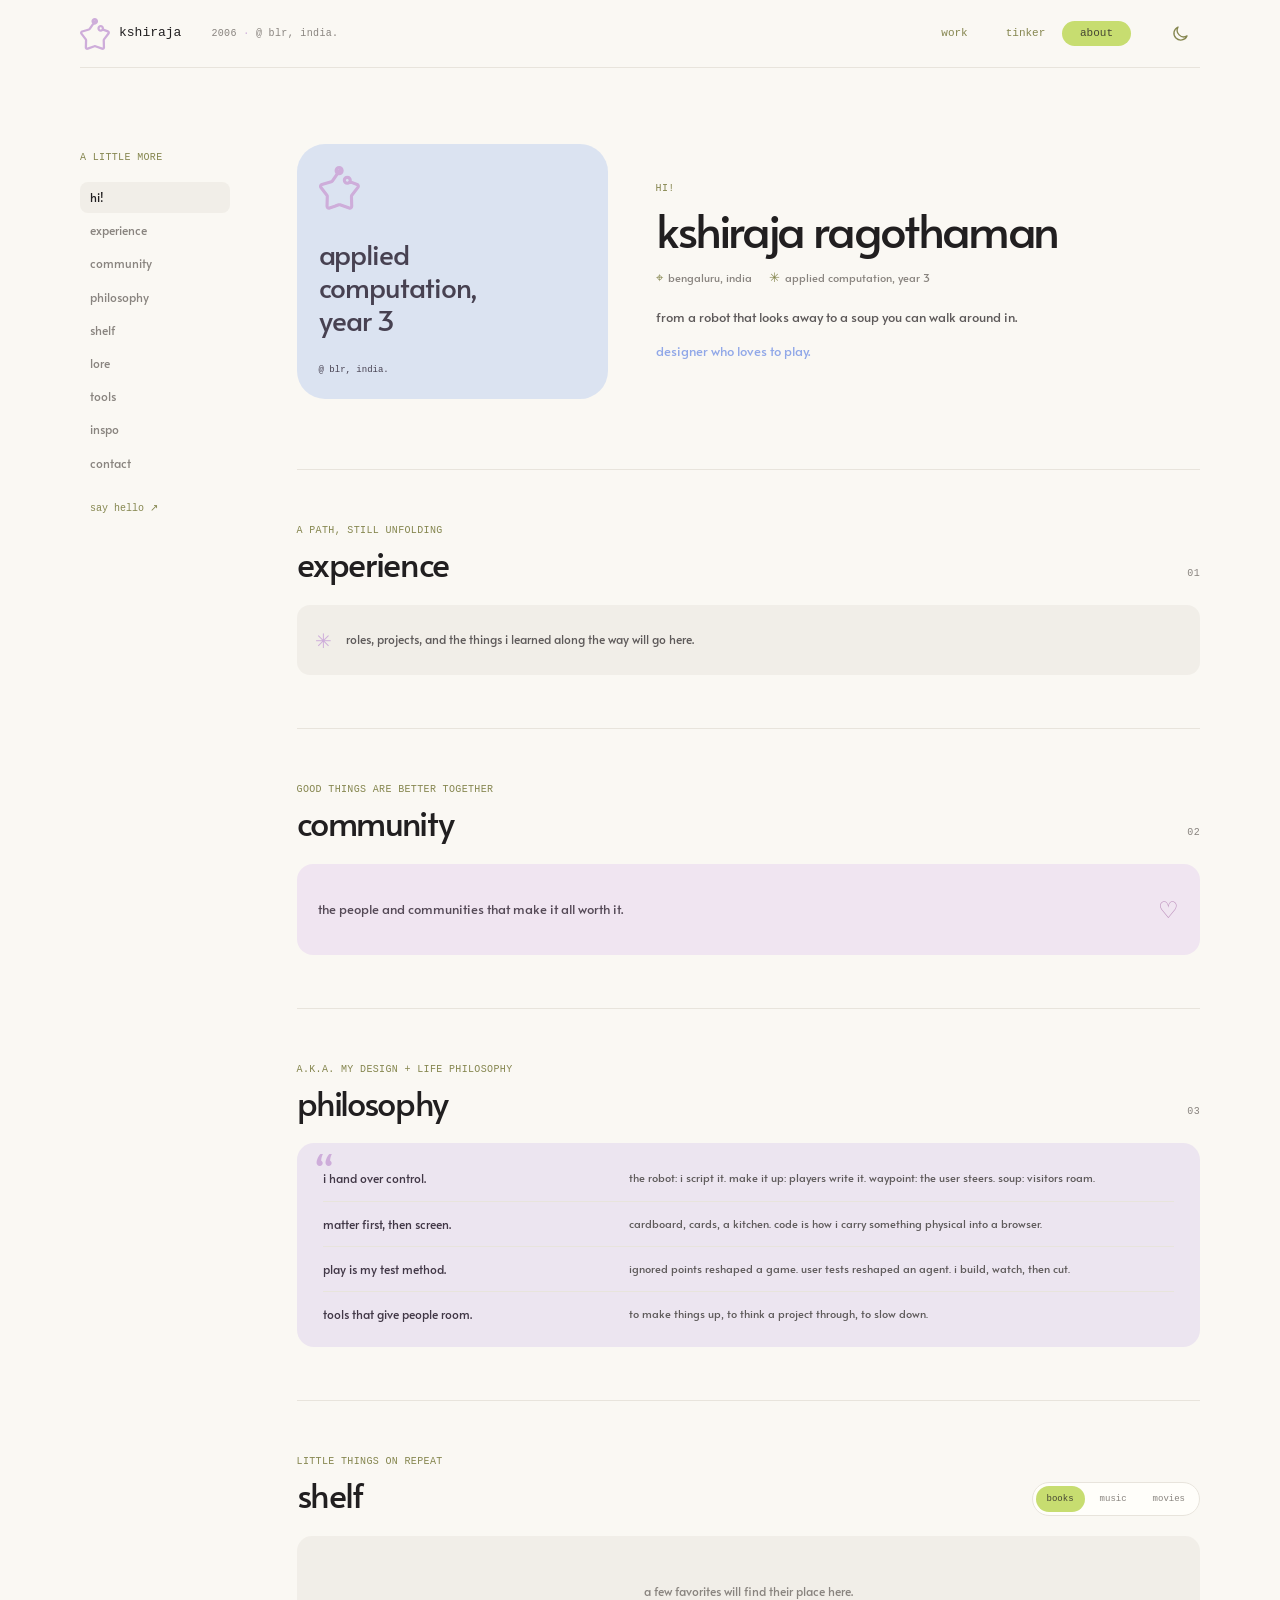
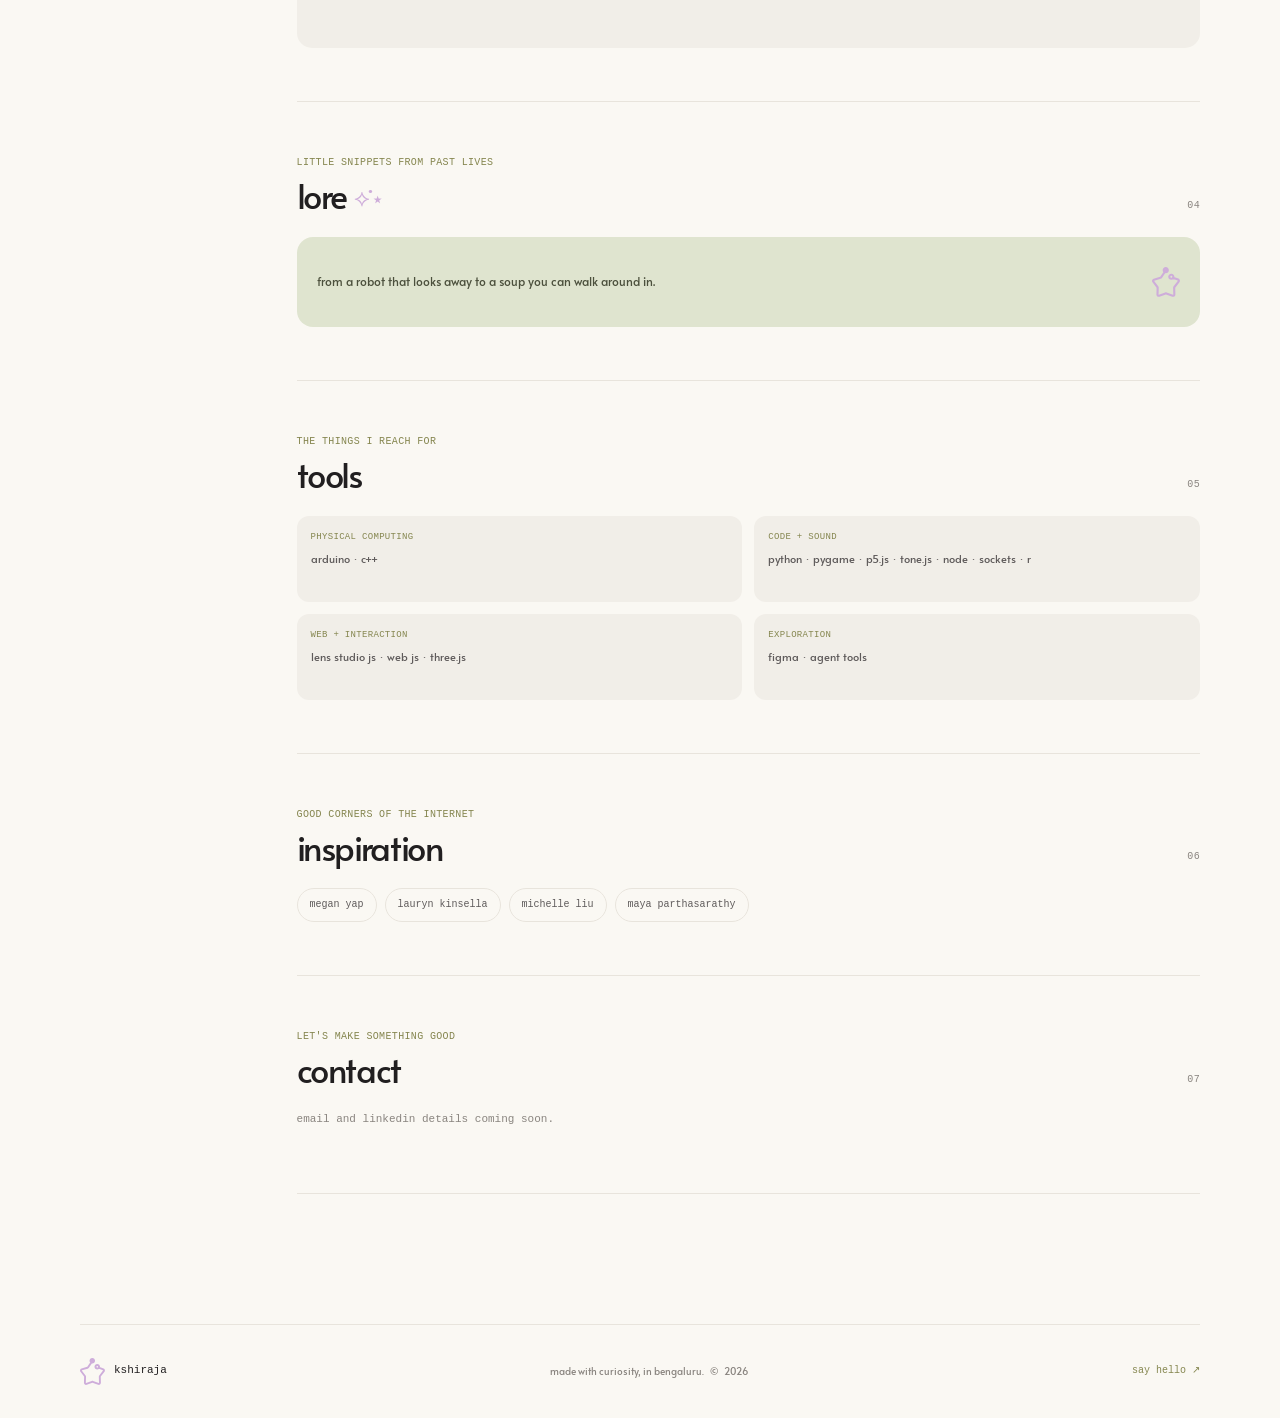
==== about.html @ 6a9d0ff8 "Polish portfolio case study presentation Co-authored-by: Copilot <223556219+Copilot@users.noreply.gi" ====
<!doctype html>
<html lang="en" data-theme="light">
  <head>
    <meta charset="utf-8" />
    <meta name="viewport" content="width=device-width, initial-scale=1" />
    <meta
      name="description"
      content="A little about Kshiraja Ragothaman, a designer who loves to play."
    />
    <meta name="theme-color" content="#faf8f3" />
    <title>About | Kshiraja Ragothaman</title>
    <script>
      const savedTheme = localStorage.getItem("kshiraja-theme");
      if (savedTheme === "light" || savedTheme === "dark") {
        document.documentElement.dataset.theme = savedTheme;
      }
    </script>
    <link rel="icon" href="assets/star.svg" type="image/svg+xml" />
    <link rel="preconnect" href="https://fonts.googleapis.com" />
    <link rel="preconnect" href="https://fonts.gstatic.com" crossorigin />
    <link
      href="https://fonts.googleapis.com/css2?family=Alata&family=Cousine:wght@400;700&display=swap"
      rel="stylesheet"
    />
    <link rel="stylesheet" href="styles.css" />
    <script src="script.js" defer></script>
  </head>
  <body>
    <div class="page-loader" role="status" aria-label="Loading portfolio">
      <img class="loader-star" src="assets/star.svg" alt="" />
      <span class="loader-name">kshiraja</span>
      <span class="loader-track"><span></span></span>
    </div>
    <div class="night-sky" aria-hidden="true"></div>
    <div class="custom-cursor" aria-hidden="true"></div>
    <div class="scroll-progress" aria-hidden="true"></div>
    <div class="page-shell">
      <header class="site-header">
        <a class="wordmark" href="index.html" aria-label="Kshiraja, home">
          <img class="star-mark" src="assets/star.svg" alt="" />
          <span>kshiraja</span>
        </a>
        <p class="header-location">2006 <span>·</span> @ blr, india.</p>
        <nav class="site-nav" aria-label="Main navigation">
          <a class="nav-link" href="index.html">work</a>
          <a class="nav-link" href="tinker.html">tinker</a>
          <a class="nav-link is-active" href="about.html" aria-current="page">about</a>
          <span class="nav-indicator" aria-hidden="true"></span>
        </nav>
        <button
          class="theme-toggle"
          type="button"
          aria-label="Switch to dark mode"
          aria-pressed="false"
        >
          <svg class="icon icon-moon" viewBox="0 0 24 24" aria-hidden="true">
            <path d="M20.2 15.1A8.3 8.3 0 0 1 8.9 3.8 8.6 8.6 0 1 0 20.2 15.1Z" />
          </svg>
          <svg class="icon icon-sun" viewBox="0 0 24 24" aria-hidden="true">
            <circle cx="12" cy="12" r="4" />
            <path d="M12 2v2m0 16v2M4.93 4.93l1.41 1.41m11.32 11.32 1.41 1.41M2 12h2m16 0h2M4.93 19.07l1.41-1.41M17.66 6.34l1.41-1.41" />
          </svg>
        </button>
      </header>

      <main class="about-page">
        <aside class="about-sidebar">
          <p class="eyebrow">a little more</p>
          <nav class="about-nav" aria-label="About sections">
            <a class="about-nav-link is-current" href="#hi">hi!</a>
            <a class="about-nav-link" href="#experience">experience</a>
            <a class="about-nav-link" href="#community">community</a>
            <a class="about-nav-link" href="#philosophy">philosophy</a>
            <a class="about-nav-link" href="#shelf">shelf</a>
            <a class="about-nav-link" href="#lore">lore</a>
            <a class="about-nav-link" href="#practice">tools</a>
            <a class="about-nav-link" href="#inspiration">inspo</a>
            <a class="about-nav-link" href="#contact">contact</a>
          </nav>
          <a class="about-aside-link" href="mailto:hello@example.com">say hello <span aria-hidden="true">↗</span></a>
        </aside>

        <div class="about-content">
          <section class="about-intro about-anchor reveal" id="hi" aria-labelledby="about-title">
            <div class="about-note">
              <img src="assets/star.svg" alt="" />
              <p>applied<br />computation,<br />year 3</p>
              <span>@ blr, india.</span>
            </div>
            <div class="about-bio">
              <p class="eyebrow">hi!</p>
              <h1 id="about-title">kshiraja ragothaman</h1>
              <div class="bio-facts">
                <span><span class="fact-icon" aria-hidden="true">⌖</span> bengaluru, india</span>
                <span><span class="fact-icon" aria-hidden="true">✳</span> applied computation, year 3</span>
              </div>
              <p class="bio-placeholder">
                from a robot that looks away to a soup you can walk around in.
              </p>
              <p class="bio-signoff">designer who loves to play.</p>
            </div>
          </section>

          <section class="about-section about-anchor reveal" id="experience">
            <div class="about-section-heading">
              <div>
                <p class="eyebrow">a path, still unfolding</p>
                <h2>experience</h2>
              </div>
              <span class="section-index">01</span>
            </div>
            <div class="empty-note">
              <span class="empty-note-mark" aria-hidden="true">✳</span>
              <p>roles, projects, and the things i learned along the way will go here.</p>
            </div>
          </section>

          <section class="about-section about-anchor reveal" id="community">
            <div class="about-section-heading">
              <div>
                <p class="eyebrow">good things are better together</p>
                <h2>community</h2>
              </div>
              <span class="section-index">02</span>
            </div>
            <div class="community-note">
              <p>the people and communities that make it all worth it.</p>
              <span aria-hidden="true">♡</span>
            </div>
          </section>

          <section class="about-section about-anchor reveal" id="philosophy">
            <div class="about-section-heading">
              <div>
                <p class="eyebrow">a.k.a. my design + life philosophy</p>
                <h2>philosophy</h2>
              </div>
              <span class="section-index">03</span>
            </div>
            <blockquote class="philosophy-card">
              <span aria-hidden="true">“</span>
              <div class="about-practice-list">
                <p><strong>i hand over control.</strong><span>the robot: i script it. make it up: players write it. waypoint: the user steers. soup: visitors roam.</span></p>
                <p><strong>matter first, then screen.</strong><span>cardboard, cards, a kitchen. code is how i carry something physical into a browser.</span></p>
                <p><strong>play is my test method.</strong><span>ignored points reshaped a game. user tests reshaped an agent. i build, watch, then cut.</span></p>
                <p><strong>tools that give people room.</strong><span>to make things up, to think a project through, to slow down.</span></p>
              </div>
            </blockquote>
          </section>

          <section class="about-section about-anchor reveal" id="shelf">
            <div class="about-section-heading shelf-heading">
              <div>
                <p class="eyebrow">little things on repeat</p>
                <h2>shelf</h2>
              </div>
              <div class="shelf-tabs" role="tablist" aria-label="Shelf categories">
                <button class="shelf-tab is-selected" id="tab-books" type="button" role="tab" aria-selected="true" aria-controls="shelf-panel" data-shelf="books">books</button>
                <button class="shelf-tab" id="tab-music" type="button" role="tab" aria-selected="false" aria-controls="shelf-panel" data-shelf="music" tabindex="-1">music</button>
                <button class="shelf-tab" id="tab-movies" type="button" role="tab" aria-selected="false" aria-controls="shelf-panel" data-shelf="movies" tabindex="-1">movies</button>
              </div>
            </div>
            <div class="shelf-panel" id="shelf-panel" role="tabpanel" aria-labelledby="tab-books" tabindex="0">
              <p class="shelf-empty">a few favorites will find their place here.</p>
            </div>
          </section>

          <section class="about-section about-anchor reveal" id="lore">
            <div class="about-section-heading">
              <div>
                <p class="eyebrow">little snippets from past lives</p>
                <h2>lore <span class="lore-mark" aria-hidden="true">⟡˙⋆</span></h2>
              </div>
              <span class="section-index">04</span>
            </div>
            <div class="lore-card">
              <p>from a robot that looks away to a soup you can walk around in.</p>
              <img src="assets/star.svg" alt="" />
            </div>
          </section>

          <section class="about-section about-anchor reveal" id="practice">
            <div class="about-section-heading">
              <div><p class="eyebrow">the things i reach for</p><h2>tools</h2></div>
              <span class="section-index">05</span>
            </div>
            <div class="about-tools-grid">
              <div class="about-tool-card"><p class="eyebrow">physical computing</p><p>arduino · c++</p></div>
              <div class="about-tool-card"><p class="eyebrow">code + sound</p><p>python · pygame · p5.js · tone.js · node · sockets · r</p></div>
              <div class="about-tool-card"><p class="eyebrow">web + interaction</p><p>lens studio js · web js · three.js</p></div>
              <div class="about-tool-card"><p class="eyebrow">exploration</p><p>figma · agent tools</p></div>
            </div>
          </section>

          <section class="about-section about-anchor reveal" id="inspiration">
            <div class="about-section-heading">
              <div><p class="eyebrow">good corners of the internet</p><h2>inspiration</h2></div>
              <span class="section-index">06</span>
            </div>
            <div class="inspiration-list">
              <span>megan yap</span><span>lauryn kinsella</span>
              <span>michelle liu</span><span>maya parthasarathy</span>
            </div>
          </section>

          <section class="about-section about-anchor reveal" id="contact">
            <div class="about-section-heading">
              <div><p class="eyebrow">let's make something good</p><h2>contact</h2></div>
              <span class="section-index">07</span>
            </div>
            <p class="contact-note">email and linkedin details coming soon.</p>
          </section>
        </div>
      </main>

      <footer class="site-footer">
        <a class="wordmark footer-mark" href="index.html">
          <img class="star-mark" src="assets/star.svg" alt="" />
          <span>kshiraja</span>
        </a>
        <p>made with curiosity, in bengaluru. <span>© <span data-year></span></span></p>
        <a class="footer-email" href="mailto:hello@example.com">say hello <span aria-hidden="true">↗</span></a>
      </footer>
    </div>
  </body>
</html>
---- styles.css ----
:root {
  color-scheme: light;
  --paper: #faf8f3;
  --surface: #fffefa;
  --surface-soft: #f1eee8;
  --ink: #211f20;
  --ink-soft: #5e5a5a;
  --muted: #89847f;
  --line: #e8e4dc;
  --blue: #91a8e8;
  --blue-soft: #dce2f2;
  --lilac: #ceadda;
  --lime: #c7dd70;
  --olive: #85864f;
  --rose: #dfa2b0;
  --shadow-card: 0 12px 32px rgb(52 45 38 / 8%);
  --shadow-float: 0 24px 70px rgb(35 31 30 / 16%);
  --radius-card: 22px;
  --radius-panel: 28px;
  --radius-pill: 999px;
  --page-width: 1120px;
  --page-gutter: clamp(22px, 5vw, 72px);
  --font-display: "Alata", "Trebuchet MS", sans-serif;
  --font-mono: "Cousine", "Courier New", monospace;
  --ease-out: cubic-bezier(0.22, 1, 0.36, 1);
  --ease-smooth: cubic-bezier(0.2, 0.75, 0.25, 1);
  --duration-fast: 160ms;
  --duration-medium: 320ms;
  --duration-slow: 480ms;
}

:root[data-theme="dark"] {
  color-scheme: dark;
  --paper: #211f24;
  --surface: #2b282f;
  --surface-soft: #34313a;
  --ink: #faf6f0;
  --ink-soft: #d3cad1;
  --muted: #afa4ad;
  --line: #49434c;
  --blue: #a9bafa;
  --blue-soft: #42435d;
  --lilac: #9ce86d;
  --lime: #d4e785;
  --olive: #d2d49a;
  --rose: #f1b1c2;
  --shadow-card: 0 12px 32px rgb(0 0 0 / 22%);
  --shadow-float: 0 24px 70px rgb(0 0 0 / 42%);
}

* {
  box-sizing: border-box;
}

html {
  scroll-behavior: smooth;
  scroll-padding-top: 40px;
}

body {
  position: relative;
  min-width: 320px;
  margin: 0;
  overflow-x: hidden;
  background: var(--paper);
  color: var(--ink);
  font-family: var(--font-display);
  font-size: 16px;
  line-height: 1.6;
  -webkit-font-smoothing: antialiased;
  transition:
    background-color var(--duration-medium) var(--ease-smooth),
    color var(--duration-medium) var(--ease-smooth);
}

::selection {
  background: var(--blue-soft);
  color: var(--ink);
}

a {
  color: inherit;
}

button,
a {
  -webkit-tap-highlight-color: transparent;
}

button {
  color: inherit;
  font: inherit;
}

button:focus-visible,
a:focus-visible,
[tabindex="0"]:focus-visible {
  outline: 3px solid var(--blue);
  outline-offset: 4px;
}

.night-sky {
  position: fixed;
  z-index: 0;
  inset: 0;
  overflow: hidden;
  opacity: 0;
  pointer-events: none;
  transition: opacity 450ms ease;
}

:root[data-theme="dark"] .night-sky {
  opacity: 1;
}

.night-star {
  position: absolute;
  left: var(--star-left);
  top: var(--star-top);
  width: var(--star-size);
  height: var(--star-size);
  animation: star-twinkle 4.8s ease-in-out var(--star-delay) infinite alternate;
}

.night-star::before {
  position: absolute;
  inset: -100%;
  border-radius: 50%;
  background: radial-gradient(
    circle,
    rgb(236 255 168 / 72%) 0,
    rgb(169 255 91 / 36%) 28%,
    transparent 70%
  );
  content: "";
  filter: blur(5px);
}

.night-star-core {
  position: relative;
  display: block;
  width: 100%;
  height: 100%;
  background: #d7ff8c;
  filter:
    drop-shadow(0 0 4px #efffae)
    drop-shadow(0 0 9px #b8ff6a)
    drop-shadow(0 0 20px rgb(137 255 91 / 90%));
  clip-path: polygon(
    50% 0%, 61% 35%, 98% 35%, 68% 57%, 79% 94%,
    50% 72%, 21% 94%, 32% 57%, 2% 35%, 39% 35%
  );
}

.custom-cursor {
  position: fixed;
  z-index: 30;
  top: 0;
  left: 0;
  width: 8px;
  height: 8px;
  border-radius: 1px;
  background: var(--ink);
  opacity: 0;
  pointer-events: none;
  transform: translate3d(var(--cursor-x, -100px), var(--cursor-y, -100px), 0)
    translate(-50%, -50%);
  transition:
    width 180ms var(--ease-out),
    height 180ms var(--ease-out),
    background-color var(--duration-medium) ease,
    opacity 120ms ease;
}

.custom-cursor.is-visible {
  opacity: 1;
}

.custom-cursor.is-hovering {
  width: 13px;
  height: 13px;
  background: var(--lilac);
}

@media (pointer: fine) {
  html.has-custom-cursor,
  html.has-custom-cursor body,
  html.has-custom-cursor a,
  html.has-custom-cursor button {
    cursor: none;
  }
}

@view-transition {
  navigation: auto;
}

::view-transition-old(root) {
  animation: page-out 220ms var(--ease-smooth) both;
}

::view-transition-new(root) {
  animation: page-in 520ms var(--ease-out) both;
}

html.js .page-shell {
  animation: content-arrive 620ms var(--ease-out) both;
}

.page-loader {
  position: fixed;
  z-index: 100;
  inset: 0;
  display: grid;
  align-content: center;
  justify-items: center;
  gap: 12px;
  background: var(--paper);
  color: var(--ink);
  opacity: 0;
  visibility: hidden;
  pointer-events: none;
}

html.js .page-loader {
  opacity: 1;
  visibility: visible;
  pointer-events: auto;
}

.page-loader.is-leaving {
  opacity: 0;
  visibility: hidden;
  transition:
    opacity 260ms var(--ease-smooth),
    visibility 0s linear 260ms;
}

.loader-star {
  width: 56px;
  height: 56px;
  background: var(--lilac);
  filter: drop-shadow(0 0 8px color-mix(in srgb, var(--lilac) 75%, transparent));
  clip-path: polygon(
    50% 0%, 61% 35%, 98% 35%, 68% 57%, 79% 94%,
    50% 72%, 21% 94%, 32% 57%, 2% 35%, 39% 35%
  );
  animation: loader-sparkle 540ms var(--ease-out) both;
}

.loader-name {
  color: var(--ink-soft);
  font-family: var(--font-mono);
  font-size: 11px;
}

.loader-track {
  width: 105px;
  height: 2px;
  overflow: hidden;
  background: var(--line);
}

.loader-track span {
  display: block;
  width: 38%;
  height: 100%;
  background: var(--lilac);
  animation: loader-progress 550ms var(--ease-out) both;
}

.scroll-progress {
  position: fixed;
  z-index: 31;
  inset: 0 auto auto 0;
  width: 100%;
  height: 3px;
  background: var(--lilac);
  transform: scaleX(0);
  transform-origin: left center;
  pointer-events: none;
}

.page-shell {
  position: relative;
  z-index: 1;
  width: min(100% - var(--page-gutter) * 2, var(--page-width));
  margin-inline: auto;
}

.site-header {
  position: relative;
  display: grid;
  grid-template-columns: auto minmax(100px, 1fr) auto auto;
  align-items: center;
  gap: clamp(12px, 2.4vw, 30px);
  min-height: 64px;
  padding-block: 14px;
  border-bottom: 1px solid var(--line);
}

.wordmark {
  display: inline-flex;
  align-items: center;
  gap: 9px;
  color: var(--ink);
  font-family: var(--font-mono);
  font-size: 13px;
  text-decoration: none;
}

.star-mark {
  display: block;
  width: 30px;
  height: 32px;
  object-fit: contain;
  transition: transform var(--duration-medium) var(--ease-out);
}

.wordmark:hover .star-mark {
  transform: rotate(-10deg) scale(1.06);
}

.header-location {
  justify-self: start;
  margin: 0;
  color: var(--muted);
  font-family: var(--font-mono);
  font-size: 10px;
  letter-spacing: 0.035em;
}

.header-location span {
  color: var(--lilac);
}

.site-nav {
  position: relative;
  display: flex;
  align-items: center;
  gap: 2px;
  isolation: isolate;
}

.nav-indicator {
  position: absolute;
  z-index: -1;
  top: 4px;
  left: 0;
  width: var(--indicator-width, 0);
  height: calc(100% - 8px);
  border-radius: var(--radius-pill);
  background: var(--lime);
  opacity: 0;
  transform: translateX(var(--indicator-x, 0));
  transition:
    width 300ms var(--ease-out),
    transform 300ms var(--ease-out),
    opacity 150ms ease,
    background-color var(--duration-medium) ease;
}

.site-nav.has-indicator .nav-indicator {
  opacity: 1;
}

.nav-link {
  min-width: 69px;
  padding: 8px 13px;
  border-radius: var(--radius-pill);
  color: var(--olive);
  font-family: var(--font-mono);
  font-size: 11px;
  text-align: center;
  text-decoration: none;
  transition:
    color var(--duration-fast) ease,
    background-color var(--duration-medium) var(--ease-smooth),
    transform var(--duration-fast) ease;
}

.nav-link:hover {
  transform: translateY(-1px);
}

.nav-link.is-active {
  color: #464633;
}

:root[data-theme="dark"] .nav-link.is-active {
  color: #31372a;
}

.theme-toggle {
  display: grid;
  width: 39px;
  height: 39px;
  padding: 0;
  place-items: center;
  border: 1px solid transparent;
  border-radius: 50%;
  background: transparent;
  color: var(--olive);
  cursor: pointer;
  transition:
    background-color var(--duration-medium) var(--ease-smooth),
    border-color var(--duration-medium) var(--ease-smooth),
    transform var(--duration-medium) var(--ease-out);
}

.theme-toggle:hover {
  transform: rotate(-12deg);
  border-color: var(--line);
  background: var(--surface);
}

.icon {
  width: 19px;
  height: 19px;
  fill: none;
  stroke: currentColor;
  stroke-linecap: round;
  stroke-linejoin: round;
  stroke-width: 1.7;
}

.icon-sun,
:root[data-theme="dark"] .icon-moon {
  display: none;
}

:root[data-theme="dark"] .icon-sun {
  animation: icon-turn-in 380ms var(--ease-out) both;
  display: block;
}

:root[data-theme="light"] .icon-moon,
:root:not([data-theme]) .icon-moon {
  animation: icon-turn-in 380ms var(--ease-out) both;
}

.theme-toggle {
  transition:
    background-color var(--duration-medium) var(--ease-smooth),
    border-color var(--duration-medium) var(--ease-smooth),
    color var(--duration-medium) ease,
    transform var(--duration-medium) var(--ease-out);
}

h1,
h2,
h3,
p,
figure,
blockquote {
  margin-top: 0;
}

h1,
h2,
h3 {
  font-weight: 400;
}

.eyebrow,
.header-location,
.project-index,
.project-overline,
.about-section-heading > .section-index,
.about-facts {
  font-family: var(--font-mono);
  letter-spacing: 0.035em;
}

.eyebrow {
  margin-bottom: 10px;
  color: var(--olive);
  font-size: 10px;
  text-transform: uppercase;
}

.home-hero {
  max-width: 750px;
  padding-block: clamp(31px, 5vw, 57px) clamp(59px, 8vw, 82px);
}

.home-hero h1 {
  margin-bottom: 5px;
  font-size: clamp(40px, 7.3vw, 75px);
  letter-spacing: -0.055em;
  line-height: 1.08;
}

.hero-subtitle {
  margin-bottom: 15px;
  color: var(--blue);
  font-size: clamp(22px, 3.6vw, 32px);
  line-height: 1.35;
}

.hero-description {
  margin-bottom: 0;
  color: var(--ink-soft);
  font-size: 17px;
}

.home-hero .page-switcher {
  width: max-content;
  margin-top: 21px;
  padding: 3px;
  border: 1px solid var(--line);
  border-radius: var(--radius-pill);
  background: color-mix(in srgb, var(--surface) 74%, transparent);
  box-shadow: 0 2px 8px rgb(52 45 38 / 4%);
}

.home-hero .nav-link {
  min-width: 74px;
  padding-block: 7px;
  font-size: 11px;
  transition:
    color var(--duration-fast) ease,
    transform var(--duration-medium) var(--ease-out);
}

.section {
  padding-bottom: clamp(84px, 12vw, 144px);
  scroll-margin-top: 34px;
}

.section-heading,
.about-section-heading {
  display: flex;
  align-items: end;
  justify-content: space-between;
  gap: 20px;
  margin-bottom: 31px;
}

.section-heading h2 {
  margin-bottom: 0;
  font-size: clamp(30px, 4vw, 42px);
  letter-spacing: -0.045em;
  line-height: 1.2;
}

.section-kicker {
  margin-bottom: 6px;
}

.section-note {
  max-width: 275px;
  margin-bottom: 4px;
  color: var(--muted);
  font-size: 12px;
  text-align: right;
}

.project-grid {
  display: grid;
  grid-template-columns: repeat(2, minmax(0, 1fr));
  gap: clamp(31px, 5vw, 54px) 22px;
}

.project-card {
  display: block;
  min-width: 0;
  padding: 0;
  color: inherit;
  font: inherit;
  text-align: left;
  text-decoration: none;
}

.project-color {
  position: relative;
  display: flex;
  min-height: 250px;
  flex-direction: column;
  justify-content: space-between;
  overflow: hidden;
  padding: 19px;
  border-radius: var(--radius-card);
  text-align: left;
  transition:
    border-radius var(--duration-medium) var(--ease-smooth),
    box-shadow var(--duration-medium) var(--ease-smooth),
    transform var(--duration-medium) var(--ease-out);
}

.project-card:hover .project-color,
.project-card:focus-visible .project-color {
  transform: translateY(-3px);
  border-radius: 27px;
  box-shadow: var(--shadow-card);
}

.project-color--blue {
  background: #a4b7ed;
  color: #302f3c;
}

.project-color--lilac {
  background: #ceadda;
  color: #3d3341;
}

.project-color--lime {
  background: #d5e59a;
  color: #424334;
}

.project-color--rose {
  background: #e4b7c0;
  color: #49353c;
}

.project-color--locked {
  background: #e8e5de;
  color: #77716c;
}

:root[data-theme="dark"] .project-color--locked {
  background: #37343a;
  color: #c5bcc5;
}

:root[data-theme="dark"] .project-color--blue {
  background: #6d79aa;
  color: #fffaf4;
}

:root[data-theme="dark"] .project-color--lilac {
  background: #887491;
  color: #fffaf4;
}

:root[data-theme="dark"] .project-color--lime {
  background: #727a48;
  color: #fffbed;
}

:root[data-theme="dark"] .project-color--rose {
  background: #8f6572;
  color: #fff5f4;
}

.project-index {
  font-size: 10px;
  text-transform: uppercase;
}

.project-index span {
  padding-inline: 3px;
  opacity: 0.55;
}

.project-card-title {
  max-width: 280px;
  font-size: clamp(22px, 3.2vw, 31px);
  letter-spacing: -0.035em;
  line-height: 1.25;
}

.project-card-arrow {
  position: absolute;
  right: 17px;
  bottom: 17px;
  display: grid;
  width: 33px;
  height: 33px;
  place-items: center;
  border: 1px solid currentColor;
  border-radius: 50%;
  font-size: 15px;
  opacity: 0.72;
  transition:
    opacity var(--duration-fast) ease,
    transform var(--duration-medium) var(--ease-out);
}

.project-card:hover .project-card-arrow,
.project-card:focus-visible .project-card-arrow {
  transform: rotate(45deg);
  opacity: 1;
}

.project-hover-label {
  position: absolute;
  right: 57px;
  bottom: 21px;
  padding: 7px 12px;
  border: 1px solid currentColor;
  border-radius: var(--radius-pill);
  font-family: var(--font-mono);
  font-size: 9px;
  opacity: 0;
  transform: translateX(7px);
  transition:
    opacity var(--duration-medium) ease,
    transform var(--duration-medium) var(--ease-out);
}

.project-card:hover .project-hover-label,
.project-card:focus-visible .project-hover-label {
  opacity: 1;
  transform: translateX(0);
}

.locked-tag {
  align-self: flex-start;
  padding: 5px 9px;
  border: 1px solid currentColor;
  border-radius: var(--radius-pill);
  font-family: var(--font-mono);
  font-size: 8px;
}

.project-meta {
  display: flex;
  align-items: baseline;
  justify-content: space-between;
  gap: 12px;
  padding: 12px 3px 0;
}

.project-overline {
  margin: 0;
  color: var(--ink);
  font-size: 10px;
  text-transform: uppercase;
}

.project-description {
  margin: 0;
  color: var(--muted);
  font-size: 11px;
}

.site-footer {
  display: flex;
  min-height: 94px;
  align-items: center;
  justify-content: space-between;
  gap: 18px;
  border-top: 1px solid var(--line);
  color: var(--muted);
  font-size: 10px;
}

.footer-mark {
  font-size: 11px;
}

.footer-mark .star-mark {
  width: 25px;
  height: 27px;
}

.site-footer > p {
  margin: 0;
  text-align: center;
}

.site-footer > p span {
  margin-left: 4px;
}

.footer-email,
.about-aside-link {
  color: var(--olive);
  font-family: var(--font-mono);
  font-size: 10px;
  text-decoration: none;
}

.footer-email span,
.about-aside-link span {
  display: inline-block;
  transition: transform var(--duration-medium) var(--ease-out);
}

.footer-email:hover span,
.about-aside-link:hover span {
  transform: translate(2px, -2px);
}

.dialog-close {
  position: sticky;
  z-index: 2;
  top: 12px;
  float: right;
  display: grid;
  width: 37px;
  height: 37px;
  margin: 12px 12px -49px 0;
  place-items: center;
  border: 1px solid var(--line);
  border-radius: 50%;
  background: var(--surface);
  color: var(--ink);
}

.dialog-close:hover {
  background: var(--surface-soft);
}

.tinker-page {
  padding-bottom: clamp(75px, 10vw, 110px);
}

.page-intro {
  padding-block: clamp(64px, 8vw, 92px) 38px;
}

.page-intro h1 {
  margin: 0 0 9px;
  font-size: clamp(42px, 7vw, 68px);
  letter-spacing: -0.05em;
  line-height: 1.1;
}

.page-description {
  max-width: 520px;
  margin-bottom: 11px;
  color: var(--ink-soft);
  font-size: 15px;
}

.tinker-filters,
.status-filters {
  display: flex;
  flex-wrap: wrap;
  align-items: center;
  gap: 7px;
}

.tinker-filters {
  margin-bottom: 20px;
}

.status-filters {
  margin: 0 0 22px;
  padding-top: 15px;
  border-top: 1px solid var(--line);
}

.filter-group-label {
  margin-right: 4px;
  color: var(--muted);
  font-family: var(--font-mono);
  font-size: 9px;
  text-transform: uppercase;
}

.filter-chip {
  padding: 6px 11px;
  border: 1px solid var(--line);
  border-radius: var(--radius-pill);
  background: var(--surface);
  color: var(--ink-soft);
  font-family: var(--font-mono);
  font-size: 9px;
  transition:
    border-color var(--duration-medium) ease,
    background-color var(--duration-medium) ease,
    color var(--duration-medium) ease;
}

.filter-chip:hover {
  border-color: var(--lilac);
}

.filter-chip.is-selected {
  border-color: var(--lime);
  background: var(--lime);
  color: #41432f;
}

.pinboard {
  columns: 3;
  column-gap: 17px;
}

.tinker-card {
  position: relative;
  display: block;
  width: 100%;
  height: 185px;
  margin: 0 0 17px;
  padding: 18px;
  overflow: hidden;
  break-inside: avoid;
  border: 0;
  border-radius: 18px;
  background: var(--tile-color);
  color: var(--tile-ink, #39343a);
  text-align: left;
  transition:
    transform var(--duration-medium) var(--ease-out),
    border-radius var(--duration-medium) var(--ease-smooth),
    box-shadow var(--duration-medium) var(--ease-smooth);
}

.tinker-card[hidden] {
  display: none;
}

.tinker-title {
  position: relative;
  z-index: 1;
  margin: 2px 0 8px;
  font-size: clamp(18px, 2.5vw, 25px);
  letter-spacing: -0.035em;
  line-height: 1.2;
}

.tinker-description {
  position: relative;
  z-index: 1;
  margin: 0;
  font-size: 12px;
  line-height: 1.5;
  opacity: 0;
  transform: translateY(6px);
  transition:
    opacity var(--duration-medium) ease,
    transform var(--duration-medium) var(--ease-out);
}

.tinker-card:hover .tinker-description,
.tinker-card:focus-visible .tinker-description {
  opacity: 1;
  transform: translateY(0);
}

.tinker-card:hover,
.tinker-card:focus-visible {
  transform: translateY(-3px);
  border-radius: 23px;
  box-shadow: var(--shadow-card);
}

.tinker-tags {
  position: absolute;
  right: 12px;
  bottom: 12px;
  left: 12px;
  display: flex;
  flex-wrap: wrap;
  gap: 4px;
}

.tinker-tags > span,
.status-tag {
  padding: 4px 7px;
  border: 1px solid rgb(45 40 45 / 22%);
  border-radius: var(--radius-pill);
  font-family: var(--font-mono);
  font-size: 8px;
  line-height: 1.25;
}

.status-tag {
  position: absolute;
  top: 13px;
  right: 12px;
  opacity: 0.78;
}

.companion-actions {
  position: absolute;
  z-index: 3;
  right: 11px;
  bottom: 43px;
  left: 11px;
  display: flex;
  flex-wrap: wrap;
  gap: 6px;
}

.companion-cat {
  position: absolute;
  top: 37px;
  right: 12px;
  font-size: 19px;
  line-height: 1;
}

.tinker-card:focus-visible .tinker-description,
.tinker-card.is-expanded .tinker-description {
  opacity: 1;
  transform: translateY(0);
}

.companion-actions button,
.companion-actions a {
  padding: 5px 8px;
  border: 1px solid rgb(45 40 45 / 27%);
  border-radius: var(--radius-pill);
  background: var(--tile-color);
  color: var(--tile-ink, #39343a);
  font-family: var(--font-mono);
  font-size: 8px;
  text-decoration: none;
}

.companion-actions button:hover,
.companion-actions a:hover {
  background: #fffefa;
}

.task-dialog {
  position: fixed;
  width: min(470px, calc(100% - 32px));
  max-width: none;
  padding: 0;
  border: 1px solid var(--line);
  border-radius: 25px;
  background: var(--paper);
  color: var(--ink);
  box-shadow: var(--shadow-float);
}

.task-dialog::backdrop {
  background: rgb(26 23 25 / 50%);
  backdrop-filter: blur(5px);
}

.task-form {
  position: relative;
  padding: 32px;
}

.task-form h2 {
  margin-bottom: 20px;
  font-size: 27px;
  letter-spacing: -0.035em;
}

.task-form label {
  display: block;
  margin-bottom: 7px;
  color: var(--ink-soft);
  font-size: 12px;
}

.task-form input {
  width: 100%;
  padding: 11px 13px;
  border: 1px solid var(--line);
  border-radius: 12px;
  background: var(--surface);
  color: var(--ink);
  font: inherit;
}

.task-storage-note {
  margin: 7px 0 14px;
  color: var(--muted);
  font-family: var(--font-mono);
  font-size: 9px;
}

.task-submit {
  padding: 8px 13px;
  border: 0;
  border-radius: var(--radius-pill);
  background: var(--lime);
  color: #41432f;
  font-family: var(--font-mono);
  font-size: 10px;
}

.task-list {
  display: grid;
  gap: 5px;
  padding: 0;
  list-style: none;
}

.task-list:empty {
  display: none;
}

.task-list li {
  padding: 7px 10px;
  border-radius: 9px;
  background: var(--surface-soft);
  font-size: 11px;
}

.tile-short {
  height: 145px;
}

.tile-medium {
  height: 205px;
}

.tile-tall {
  height: 260px;
}

.tile-label {
  position: relative;
  z-index: 1;
  display: block;
  font-size: clamp(18px, 2.6vw, 25px);
  letter-spacing: -0.03em;
  line-height: 1.22;
  transition:
    transform var(--duration-medium) var(--ease-out),
    opacity var(--duration-medium) var(--ease-smooth);
}

.tile-description {
  position: absolute;
  z-index: 2;
  inset: 0;
  display: grid;
  padding: 22px;
  place-content: center;
  background: var(--tile-overlay);
  color: var(--tile-ink, #39343a);
  font-size: 14px;
  line-height: 1.6;
  opacity: 0;
  transform: translateY(7px);
  transition:
    opacity var(--duration-medium) var(--ease-smooth),
    transform var(--duration-medium) var(--ease-out);
}

.tinker-card:hover .tile-description,
.tinker-card:focus-visible .tile-description,
.tinker-card[aria-expanded="true"] .tile-description {
  opacity: 1;
  transform: translateY(0);
}

.tinker-card:hover .tile-label,
.tinker-card:focus-visible .tile-label,
.tinker-card[aria-expanded="true"] .tile-label {
  transform: translateY(-5px);
  opacity: 0;
}

.tile-lilac {
  --tile-color: #ceadda;
  --tile-overlay: #b999c6;
}

.tile-lime {
  --tile-color: #d5e59a;
  --tile-overlay: #b7ca70;
}

.tile-blue {
  --tile-color: #aab9e8;
  --tile-overlay: #8e9fce;
}

.tile-rose {
  --tile-color: #e7bdc8;
  --tile-overlay: #ce9da9;
}

.tile-olive {
  --tile-color: #a5a67a;
  --tile-overlay: #898a5e;
}

.tile-periwinkle {
  --tile-color: #c3cbea;
  --tile-overlay: #a3afd4;
}

.tile-peach {
  --tile-color: #efc7a6;
  --tile-overlay: #d8aa85;
}

.tile-dark {
  --tile-color: #55505d;
  --tile-overlay: #403b48;
  --tile-ink: #fffaf4;
}

.tile-lavender {
  --tile-color: #bba8c8;
  --tile-overlay: #9c87ab;
}

.tile-sage {
  --tile-color: #cad3ad;
  --tile-overlay: #aab995;
}

.tile-pink {
  --tile-color: #edbdd1;
  --tile-overlay: #d49ab2;
}

.tile-sky {
  --tile-color: #b6d2df;
  --tile-overlay: #91b4c6;
}

.about-page {
  display: grid;
  grid-template-columns: 150px minmax(0, 1fr);
  align-items: start;
  gap: clamp(28px, 5.2vw, 68px);
  padding-block: clamp(42px, 7vw, 76px) clamp(78px, 11vw, 130px);
}

.about-sidebar {
  position: sticky;
  top: 26px;
  display: flex;
  flex-direction: column;
  align-items: flex-start;
  padding-top: 6px;
}

.about-sidebar > .eyebrow {
  margin-bottom: 16px;
}

.about-nav {
  display: flex;
  flex-direction: column;
  gap: 2px;
  width: 100%;
}

.about-nav-link {
  padding: 6px 10px;
  border-radius: 8px;
  color: var(--muted);
  font-size: 12px;
  text-decoration: none;
  transition:
    color var(--duration-fast) ease,
    background-color var(--duration-medium) var(--ease-smooth);
}

.about-nav-link:hover,
.about-nav-link.is-current {
  background: var(--surface-soft);
  color: var(--ink);
}

.about-aside-link {
  margin: 22px 10px 0;
}

.about-content {
  min-width: 0;
}

.about-anchor {
  scroll-margin-top: 30px;
}

.about-intro {
  display: grid;
  grid-template-columns: minmax(160px, 0.8fr) minmax(0, 1.4fr);
  align-items: center;
  gap: clamp(24px, 4vw, 48px);
  padding-bottom: clamp(43px, 7vw, 70px);
  border-bottom: 1px solid var(--line);
}

.about-note {
  display: flex;
  min-height: 255px;
  flex-direction: column;
  align-items: flex-start;
  justify-content: space-between;
  padding: 22px;
  border-radius: var(--radius-panel);
  background: #dbe3f1;
  color: #474151;
}

:root[data-theme="dark"] .about-note {
  background: #4a4657;
  color: #fbf5fc;
}

.about-note img {
  width: 41px;
  height: 44px;
}

.about-note > p {
  margin: 15px 0;
  font-size: clamp(21px, 3vw, 28px);
  letter-spacing: -0.035em;
  line-height: 1.18;
}

.about-note > span {
  font-family: var(--font-mono);
  font-size: 9px;
}

.about-bio > .eyebrow {
  margin-bottom: 5px;
}

.about-bio h1 {
  margin-bottom: 12px;
  font-size: clamp(32px, 4.4vw, 47px);
  letter-spacing: -0.05em;
  line-height: 1.14;
}

.bio-facts {
  display: flex;
  flex-wrap: wrap;
  gap: 8px 17px;
  margin-bottom: 17px;
  color: var(--muted);
  font-size: 11px;
}

.bio-facts > span {
  display: inline-flex;
  align-items: center;
  gap: 5px;
}

.fact-icon {
  color: var(--olive);
  font-size: 13px;
}

.bio-placeholder {
  margin-bottom: 12px;
  color: var(--ink-soft);
  font-size: 13px;
  line-height: 1.85;
}

.bio-signoff {
  margin-bottom: 0;
  color: var(--blue);
  font-size: 13px;
}

.bio-signoff span {
  color: var(--lilac);
}

.about-section {
  padding-block: clamp(34px, 5.2vw, 53px);
  border-bottom: 1px solid var(--line);
}

.about-section-heading {
  margin-bottom: 20px;
}

.about-section-heading .eyebrow {
  margin-bottom: 5px;
}

.about-section-heading h2 {
  margin-bottom: 0;
  font-size: clamp(24px, 3.6vw, 34px);
  letter-spacing: -0.04em;
  line-height: 1.2;
}

.about-section-heading > .section-index {
  padding-bottom: 3px;
  color: var(--muted);
  font-size: 10px;
}

.empty-note {
  display: flex;
  align-items: center;
  gap: 14px;
  min-height: 70px;
  padding: 15px 18px;
  border-radius: 13px;
  background: var(--surface-soft);
  color: var(--ink-soft);
  font-size: 12px;
}

.empty-note p {
  margin: 0;
}

.empty-note-mark {
  color: var(--lilac);
  font-size: 20px;
}

.community-note {
  display: flex;
  align-items: center;
  justify-content: space-between;
  gap: 16px;
  min-height: 91px;
  padding: 21px;
  border-radius: 16px;
  background: #f0e5f1;
  color: #554a57;
  font-size: 13px;
}

:root[data-theme="dark"] .community-note {
  background: #433d4b;
  color: var(--ink-soft);
}

.community-note p {
  margin: 0;
}

.community-note > span {
  color: #bb8ebb;
  font-size: 23px;
}

.philosophy-card {
  position: relative;
  margin: 0;
  padding: 26px 26px 23px;
  border-radius: 17px;
  background: #ece5f0;
  color: #413746;
}

:root[data-theme="dark"] .philosophy-card {
  background: #413a47;
  color: var(--ink);
}

.philosophy-card > span {
  position: absolute;
  top: 8px;
  left: 18px;
  color: var(--lilac);
  font-size: 39px;
  line-height: 1;
}

.philosophy-card > p {
  position: relative;
  margin: 0 0 10px;
  padding-left: 24px;
  font-size: clamp(18px, 3vw, 23px);
  line-height: 1.45;
}

.about-practice-list {
  display: grid;
  gap: 13px;
}

.about-practice-list p {
  display: grid;
  grid-template-columns: minmax(155px, 0.75fr) minmax(0, 1.4fr);
  gap: 15px;
  margin: 0;
  padding-bottom: 12px;
  border-bottom: 1px solid var(--line);
}

.about-practice-list p:last-child {
  padding-bottom: 0;
  border-bottom: 0;
}

.about-practice-list strong {
  font-size: 12px;
  font-weight: 400;
}

.about-practice-list p > span {
  color: var(--ink-soft);
  font-size: 11px;
  line-height: 1.65;
}

.about-tools-grid {
  display: grid;
  grid-template-columns: repeat(2, minmax(0, 1fr));
  gap: 12px;
}

.about-tool-card {
  min-height: 86px;
  padding: 14px;
  border-radius: 12px;
  background: var(--surface-soft);
}

.about-tool-card .eyebrow {
  margin-bottom: 6px;
  font-size: 9px;
}

.about-tool-card p:last-child {
  margin: 0;
  color: var(--ink-soft);
  font-size: 11px;
  line-height: 1.6;
}

.inspiration-list {
  display: flex;
  flex-wrap: wrap;
  gap: 8px;
}

.inspiration-list span {
  padding: 8px 12px;
  border: 1px solid var(--line);
  border-radius: var(--radius-pill);
  color: var(--ink-soft);
  font-family: var(--font-mono);
  font-size: 10px;
}

.contact-note {
  color: var(--muted);
  font-family: var(--font-mono);
  font-size: 11px;
}

.case-study {
  padding-bottom: clamp(80px, 10vw, 120px);
  counter-reset: case-section;
}

.case-hero {
  padding-block: clamp(54px, 8vw, 92px) 28px;
}

.case-back-link {
  display: inline-flex;
  gap: 8px;
  margin-bottom: 20px;
  color: var(--olive);
  font-family: var(--font-mono);
  font-size: 10px;
  text-decoration: none;
}

.case-hero h1 {
  max-width: 850px;
  margin-bottom: 14px;
  font-size: clamp(52px, 9.5vw, 100px);
  letter-spacing: -0.065em;
  line-height: 0.98;
}

.case-subtitle {
  max-width: 690px;
  margin: 0;
  color: var(--blue);
  font-size: clamp(19px, 3vw, 26px);
  line-height: 1.45;
}

.case-hero-color {
  position: relative;
  isolation: isolate;
  display: flex;
  min-height: clamp(250px, 39vw, 420px);
  flex-direction: column;
  justify-content: space-between;
  overflow: hidden;
  margin-top: 34px;
  padding: clamp(24px, 4vw, 42px);
  border-radius: var(--radius-panel);
  color: #352f3c;
}

.case-hero-color::before {
  position: absolute;
  z-index: -1;
  top: 50%;
  right: 12%;
  width: clamp(190px, 29vw, 340px);
  aspect-ratio: 1;
  border: 1px solid rgb(53 47 60 / 20%);
  border-radius: 50%;
  box-shadow:
    0 0 0 22px rgb(255 255 255 / 10%),
    0 0 0 52px rgb(53 47 60 / 8%);
  content: "";
  transform: translateY(-50%);
}

.case-hero-color::after {
  position: absolute;
  z-index: -1;
  top: 50%;
  right: clamp(45px, 14vw, 180px);
  width: clamp(96px, 15vw, 170px);
  aspect-ratio: 1;
  background: rgb(255 255 255 / 24%);
  border-radius: 22% 48% 24% 42%;
  content: "";
  transform: translateY(-50%) rotate(28deg);
}

.case-hero-color > span {
  position: relative;
  font-family: var(--font-mono);
  font-size: 10px;
}

.case-hero-color > p {
  position: relative;
  max-width: 510px;
  margin: 0;
  font-size: clamp(29px, 5vw, 52px);
  letter-spacing: -0.04em;
  line-height: 1.08;
}

.case-hero--make-it-up { background: #d3c4dd; }
.case-hero--rejection { background: #bac5d1; }
.case-hero--waypoint { background: #d4dfad; }
.case-hero--soup { background: #e4b7c0; }
.case-hero--companions { background: #c7dca0; }

.case-meta-grid {
  display: grid;
  grid-template-columns: repeat(4, minmax(0, 1fr));
  gap: 20px;
  padding: 26px 0;
  border-bottom: 1px solid var(--line);
}

.case-meta-grid > div {
  display: flex;
  flex-direction: column;
  gap: 8px;
}

.case-meta-grid dt {
  color: var(--blue);
  font-family: var(--font-mono);
  font-size: 9px;
  text-transform: uppercase;
}

.case-meta-grid dd {
  margin: 0;
  color: var(--ink-soft);
  font-size: 14px;
  line-height: 1.65;
}

.case-outcomes {
  display: block;
  margin-block: 34px;
  padding: clamp(24px, 4vw, 40px);
  border-radius: 20px;
  background: var(--surface-soft);
}

.case-outcomes h2 {
  margin-bottom: 22px;
}

.case-outcomes h2,
.case-section h2 {
  margin: 0;
  font-size: clamp(24px, 3.5vw, 34px);
  letter-spacing: -0.04em;
}

.case-outcomes ul,
.case-section ul,
.case-section ol {
  display: grid;
  gap: 10px;
  margin: 0;
  padding-left: 18px;
  color: var(--ink-soft);
  font-size: 15px;
  line-height: 1.75;
}

.case-outcomes ul {
  grid-template-columns: repeat(auto-fit, minmax(190px, 1fr));
  gap: 12px;
  padding: 0;
  counter-reset: outcome;
}

.case-outcomes li {
  padding: 18px;
  border: 1px solid var(--line);
  border-radius: 16px;
  background: var(--surface);
  list-style: none;
  font-size: 15px;
}

.case-outcomes li::before {
  display: block;
  margin-bottom: 12px;
  color: var(--olive);
  font-family: var(--font-mono);
  font-size: 10px;
  counter-increment: outcome;
  content: "0" counter(outcome);
}

.case-section {
  position: relative;
  display: grid;
  grid-template-columns: minmax(150px, 0.55fr) minmax(0, 1.45fr);
  gap: clamp(25px, 5.5vw, 70px);
  padding-block: clamp(42px, 6vw, 66px);
  border-bottom: 1px solid var(--line);
  scroll-margin-top: 28px;
}

.case-section::before {
  grid-column: 1;
  grid-row: 1;
  margin-bottom: 8px;
  color: var(--olive);
  font-family: var(--font-mono);
  font-size: 10px;
  counter-increment: case-section;
  content: "0" counter(case-section) " /";
}

.case-section h2 {
  grid-column: 1;
  grid-row: 1;
  align-self: end;
  padding-top: 18px;
}

.case-section-copy,
.case-section > ul {
  grid-column: 2;
  grid-row: 1;
  align-self: center;
}

.case-section-copy {
  display: grid;
  gap: 12px;
  color: var(--ink-soft);
  font-size: 16px;
  line-height: 1.8;
}

.case-section--feature,
.case-section--statement,
.case-section--wide {
  display: block;
}

.case-section--feature h2,
.case-section--statement h2,
.case-section--wide h2 {
  margin-bottom: 20px;
  padding-top: 0;
}

.case-section--feature .case-section-copy {
  grid-template-columns: minmax(0, 0.8fr) minmax(0, 1.2fr);
  align-items: stretch;
}

.case-section--feature .case-pullquote {
  display: flex;
  align-items: center;
}

.case-section--statement .case-section-copy {
  max-width: 820px;
  margin-left: auto;
}

.case-section--statement .case-pullquote {
  padding: clamp(24px, 5vw, 48px);
  font-size: clamp(26px, 5vw, 48px);
  line-height: 1.2;
}

.case-section--wide .case-section-copy {
  grid-template-columns: minmax(0, 0.7fr) minmax(0, 1.3fr);
  align-items: stretch;
}

.case-section--wide .case-pullquote {
  display: flex;
  grid-row: span 2;
  align-items: center;
}

.case-section-copy > :last-child { margin-bottom: 0; }
.case-section-copy > p { margin-bottom: 0; }
.case-section-copy strong { color: var(--ink); font-weight: 400; }

.case-pullquote {
  margin: 0;
  padding: 21px 23px;
  border-left: 2px solid var(--lilac);
  border-radius: 0 14px 14px 0;
  background: var(--surface-soft);
  color: var(--ink);
  font-size: clamp(20px, 2.5vw, 25px);
  line-height: 1.5;
}

.case-inline-list {
  display: grid;
  gap: 13px;
}

.case-inline-list p { margin: 0; }
.case-inline-list strong {
  display: block;
  margin-bottom: 3px;
  font-family: var(--font-mono);
  font-size: 10px;
}

.case-section--steps .case-inline-list {
  grid-template-columns: repeat(3, minmax(0, 1fr));
  gap: 12px;
  counter-reset: case-step;
}

.case-section--steps .case-inline-list p {
  min-height: 205px;
  padding: 20px;
  border-radius: 18px;
  background: var(--surface-soft);
}

.case-section--steps .case-inline-list strong {
  display: flex;
  flex-direction: column;
  gap: 14px;
  font-size: 12px;
}

.case-section--steps .case-inline-list strong::before {
  color: var(--olive);
  font-size: 10px;
  counter-increment: case-step;
  content: "0" counter(case-step);
}

.case-section--cards .case-inline-list {
  grid-template-columns: repeat(2, minmax(0, 1fr));
}

.case-section--cards.case-section--three .case-inline-list {
  grid-template-columns: repeat(3, minmax(0, 1fr));
}

.case-section--cards .case-inline-list p {
  min-height: 145px;
  padding: 20px;
  border: 1px solid var(--line);
  border-radius: 17px;
  background: var(--surface-soft);
}

.case-section--options .case-section-copy > ul {
  grid-template-columns: repeat(3, minmax(0, 1fr));
  gap: 12px;
  padding: 0;
  list-style: none;
}

.case-section--options .case-section-copy > ul li {
  padding: 18px;
  border-radius: 16px;
  background: var(--surface-soft);
}

.case-comparison {
  display: grid;
  grid-template-columns: repeat(2, minmax(0, 1fr));
  gap: 12px;
}

.case-comparison > div {
  padding: 20px;
  border: 1px solid var(--line);
  border-radius: 17px;
  background: var(--surface);
}

.case-comparison span,
.case-table-grid span {
  display: block;
  margin-bottom: 10px;
  color: var(--olive);
  font-family: var(--font-mono);
  font-size: 10px;
  text-transform: uppercase;
}

.case-comparison p,
.case-table-grid p,
.case-cut-grid p {
  margin: 0;
}

.case-table-grid {
  display: grid;
  grid-template-columns: repeat(4, minmax(0, 1fr));
  gap: 12px;
}

.case-table-grid article {
  min-height: 180px;
  padding: 20px;
  border-radius: 18px;
  background: var(--surface-soft);
}

.case-table-grid article:nth-child(2n) {
  background: var(--blue-soft);
}

.case-cut-grid {
  display: grid;
  grid-template-columns: repeat(2, minmax(0, 1fr));
  gap: 10px;
}

.case-cut-grid article {
  padding: 17px;
  border-left: 2px solid var(--lilac);
  border-radius: 0 13px 13px 0;
  background: var(--surface-soft);
}

.case-cut-grid strong {
  display: block;
  margin-bottom: 7px;
  color: var(--ink);
}

.case-credits {
  padding-block: 24px;
  color: var(--muted);
  font-size: 13px;
}

.case-credits strong { color: var(--ink); font-weight: 400; }

.case-cta {
  display: inline-flex;
  align-items: center;
  gap: 8px;
  padding: 9px 13px;
  border: 1px solid var(--line);
  border-radius: var(--radius-pill);
  color: var(--olive);
  font-family: var(--font-mono);
  font-size: 12px;
  text-decoration: none;
}

.case-cta:hover { border-color: var(--olive); }
}

.shelf-heading {
  flex-wrap: wrap;
  align-items: center;
}

.shelf-tabs {
  display: flex;
  gap: 4px;
  padding: 3px;
  border: 1px solid var(--line);
  border-radius: var(--radius-pill);
  background: var(--surface);
}

.shelf-tab {
  padding: 6px 11px;
  border: 0;
  border-radius: var(--radius-pill);
  background: transparent;
  color: var(--muted);
  font-family: var(--font-mono);
  font-size: 9px;
}

.shelf-tab:hover {
  color: var(--ink);
}

.shelf-tab.is-selected {
  background: var(--lime);
  color: #464633;
}

.shelf-panel {
  display: grid;
  min-height: 112px;
  padding: 20px;
  place-items: center;
  border-radius: 15px;
  background: var(--surface-soft);
}

.shelf-empty {
  margin: 0;
  color: var(--muted);
  font-size: 12px;
  text-align: center;
}

.lore-mark {
  color: var(--lilac);
  font-size: 0.7em;
  vertical-align: 0.14em;
}

.lore-card {
  display: flex;
  min-height: 90px;
  align-items: center;
  justify-content: space-between;
  gap: 20px;
  padding: 18px 20px;
  border-radius: 16px;
  background: #dfe4cf;
  color: #4c503d;
  font-size: 12px;
}

:root[data-theme="dark"] .lore-card {
  background: #464a39;
  color: var(--ink-soft);
}

.lore-card p {
  margin: 0;
}

.lore-card img {
  width: 28px;
  height: 30px;
  flex: 0 0 auto;
}

@keyframes star-twinkle {
  from {
    opacity: 0.78;
    transform: scale(0.9) rotate(-5deg);
  }
  to {
    opacity: 1;
    transform: scale(1.12) rotate(5deg);
  }
}

@keyframes page-in {
  from {
    opacity: 0.35;
    transform: translateY(14px) scale(0.992);
  }
  to {
    opacity: 1;
    transform: translateY(0) scale(1);
  }
}

@keyframes page-out {
  to {
    opacity: 0;
    transform: translateY(-8px) scale(0.995);
  }
}

@keyframes content-arrive {
  from {
    opacity: 0.62;
    transform: translateY(12px);
  }
  to {
    opacity: 1;
    transform: translateY(0);
  }
}

@keyframes loader-sparkle {
  0% { opacity: 0; transform: scale(0.65) rotate(-35deg); }
  60% { opacity: 1; transform: scale(1.12) rotate(8deg); }
  100% { opacity: 1; transform: scale(1) rotate(0); }
}

@keyframes loader-progress {
  from { transform: translateX(-110%); }
  to { transform: translateX(270%); }
}

@keyframes icon-turn-in {
  from {
    opacity: 0;
    transform: rotate(-35deg) scale(0.7);
  }
  to {
    opacity: 1;
    transform: rotate(0) scale(1);
  }
}

@media (min-width: 1280px) {
  .project-color {
    min-height: 278px;
  }
}

@media (max-width: 900px) {
  .night-star {
    display: none;
  }
}

@media (max-width: 760px) {
  :root {
    --page-gutter: 25px;
  }

  .site-header {
    grid-template-columns: auto 1fr auto;
    gap: 10px 14px;
  }

  .header-location {
    justify-self: end;
  }

  .site-header > .site-nav {
    grid-column: 1 / 3;
    grid-row: 2;
  }

  .site-header > .theme-toggle {
    grid-column: 3;
    grid-row: 2;
    justify-self: end;
  }

  .site-header--home > .theme-toggle {
    grid-column: 3;
    grid-row: 1;
  }

  .pinboard {
    columns: 2;
    column-gap: 14px;
  }

  .tinker-card {
    margin-bottom: 14px;
  }

  .about-page {
    grid-template-columns: 112px minmax(0, 1fr);
    gap: 22px;
  }

  .about-intro {
    grid-template-columns: minmax(130px, 0.78fr) minmax(0, 1.4fr);
    gap: 20px;
  }

  .case-meta-grid {
    grid-template-columns: repeat(2, minmax(0, 1fr));
  }

  .case-outcomes,
  .case-section {
    grid-template-columns: 1fr;
    gap: 14px;
  }

  .case-outcomes ul,
  .case-section--cards.case-section--three .case-inline-list {
    grid-template-columns: repeat(2, minmax(0, 1fr));
  }

  .case-section--steps .case-inline-list {
    grid-template-columns: 1fr;
  }

  .case-section--feature .case-section-copy,
  .case-section--wide .case-section-copy {
    grid-template-columns: 1fr;
  }

  .case-section--statement .case-section-copy {
    margin-left: 0;
  }

  .case-section--wide .case-pullquote {
    grid-row: auto;
  }

  .case-section--options .case-section-copy > ul,
  .case-table-grid {
    grid-template-columns: repeat(2, minmax(0, 1fr));
  }

  .case-section::before {
    grid-column: 1;
    grid-row: 1;
  }

  .case-section h2 {
    grid-column: 1;
    grid-row: 1;
    padding-top: 20px;
  }

  .case-section-copy,
  .case-section > ul {
    grid-column: 1;
    grid-row: 2;
  }

  .about-note {
    min-height: 220px;
    padding: 17px;
  }

  .bio-facts {
    flex-direction: column;
    gap: 5px;
  }

  .case-meta-grid {
    grid-template-columns: repeat(2, minmax(0, 1fr));
  }

  .case-outcomes,
  .case-section {
    grid-template-columns: 1fr;
    gap: 14px;
  }
}

@media (max-width: 520px) {
  :root {
    --page-gutter: 20px;
  }

  .site-header {
    min-height: 68px;
  }

  .case-hero-color::before,
  .case-hero-color::after {
    display: none;
  }

  .case-section--cards .case-inline-list {
    grid-template-columns: 1fr;
  }

  .case-outcomes li,
  .case-table-grid article {
    padding: 14px;
  }

  .case-table-grid article {
    min-height: 150px;
  }

  .header-location {
    font-size: 9px;
  }

  .nav-link {
    min-width: 66px;
    padding-inline: 11px;
    font-size: 10px;
  }

  .home-hero {
    padding-block: 31px 66px;
  }

  .home-hero h1 {
    max-width: 430px;
    font-size: clamp(39px, 11.6vw, 55px);
  }

  .hero-description {
    font-size: 15px;
  }

  .home-hero .page-switcher {
    margin-top: 18px;
  }

  .section-heading {
    align-items: flex-start;
    flex-direction: column;
    gap: 8px;
    margin-bottom: 24px;
  }

  .section-note {
    text-align: left;
  }

  .project-grid {
    grid-template-columns: 1fr;
    gap: 25px;
  }

  .project-color {
    min-height: clamp(210px, 67vw, 285px);
  }

  .project-card-title {
    font-size: 29px;
  }

  .project-meta {
    align-items: flex-start;
    flex-direction: column;
    gap: 2px;
  }

  .site-footer {
    display: grid;
    grid-template-columns: 1fr auto;
    gap: 8px;
    padding-block: 17px;
  }

  .site-footer > p {
    grid-column: 1 / -1;
    grid-row: 2;
    text-align: left;
  }

  .footer-email {
    justify-self: end;
  }

  .page-intro {
    padding-block: 53px 29px;
  }

  .page-intro h1 {
    font-size: clamp(40px, 11vw, 54px);
  }

  .pinboard {
    columns: 2;
    column-gap: 10px;
  }

  .tinker-card {
    height: 185px;
    margin-bottom: 10px;
    padding: 13px;
    border-radius: 15px;
  }

  .tinker-card.tile-short {
    height: 127px;
  }

  .tinker-card.tile-medium {
    height: 175px;
  }

  .tinker-card.tile-tall {
    height: 235px;
  }

  .tile-label {
    font-size: 18px;
  }

  .tile-description {
    padding: 16px;
    font-size: 12px;
  }

  .about-page {
    display: block;
    padding-block: 30px 75px;
  }

  .about-sidebar {
    position: sticky;
    z-index: 5;
    top: 7px;
    margin: -1px calc(var(--page-gutter) * -1) 23px;
    padding: 8px var(--page-gutter);
    overflow: auto;
    flex-direction: row;
    align-items: center;
    gap: 10px;
    border-block: 1px solid var(--line);
    background: color-mix(in srgb, var(--paper) 92%, transparent);
    backdrop-filter: blur(12px);
  }

  .about-sidebar > .eyebrow,
  .about-aside-link {
    display: none;
  }

  .about-nav {
    width: auto;
    flex-direction: row;
    gap: 2px;
    white-space: nowrap;
  }

  .about-nav-link {
    padding: 6px 9px;
    font-family: var(--font-mono);
    font-size: 9px;
  }

  .about-practice-list p {
    grid-template-columns: 1fr;
    gap: 4px;
  }

  .about-intro {
    grid-template-columns: 1fr;
    gap: 22px;
    padding-bottom: 36px;
  }

  .about-note {
    min-height: 175px;
  }

  .about-note > p {
    margin-block: 7px;
    font-size: 25px;
  }

  .about-bio h1 {
    font-size: 39px;
  }

  .bio-facts {
    flex-direction: row;
    gap: 7px 14px;
  }

  .about-section {
    padding-block: 34px;
  }

  .about-section-heading {
    align-items: flex-start;
  }

  .shelf-heading {
    align-items: flex-start;
    flex-direction: column;
  }

  .community-note,
  .lore-card {
    padding: 16px;
  }

}

@media (max-width: 360px) {
  .pinboard {
    columns: 1;
  }

  .tinker-card,
  .tinker-card.tile-short,
  .tinker-card.tile-medium,
  .tinker-card.tile-tall {
    height: 175px;
  }

  .case-meta-grid {
    grid-template-columns: repeat(2, minmax(0, 1fr));
  }

  .case-outcomes,
  .case-section {
    grid-template-columns: 1fr;
    gap: 14px;
  }

  .about-tools-grid {
    grid-template-columns: 1fr;
  }

  .about-nav-link {
    padding-inline: 7px;
    font-size: 8px;
  }
}

@media (prefers-reduced-motion: reduce) {
  *,
  *::before,
  *::after {
    scroll-behavior: auto !important;
    animation-duration: 0.01ms !important;
    animation-iteration-count: 1 !important;
    transition-duration: 0.01ms !important;
  }

  .night-star {
    animation: none;
  }

  ::view-transition-old(root),
  ::view-transition-new(root) {
    animation: none;
  }

  .page-loader,
  html.js .page-loader {
    display: none;
  }

}
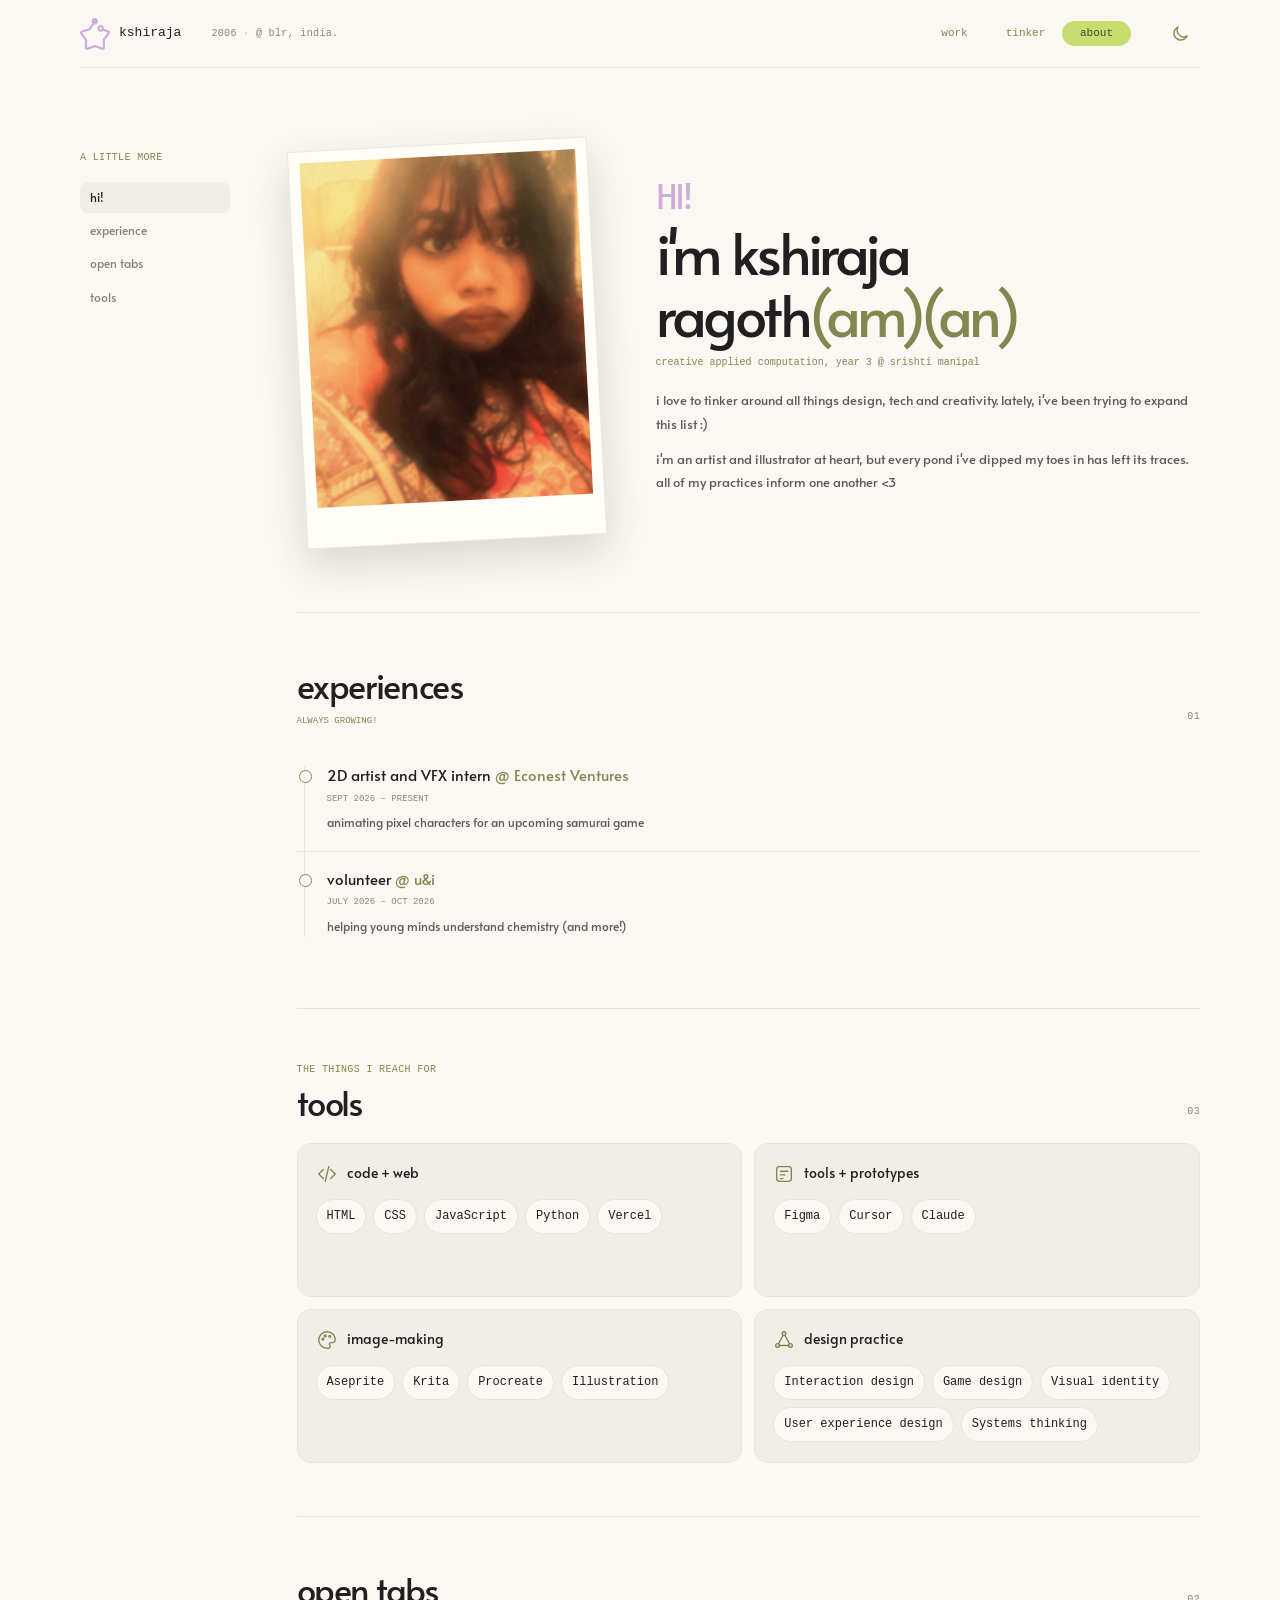
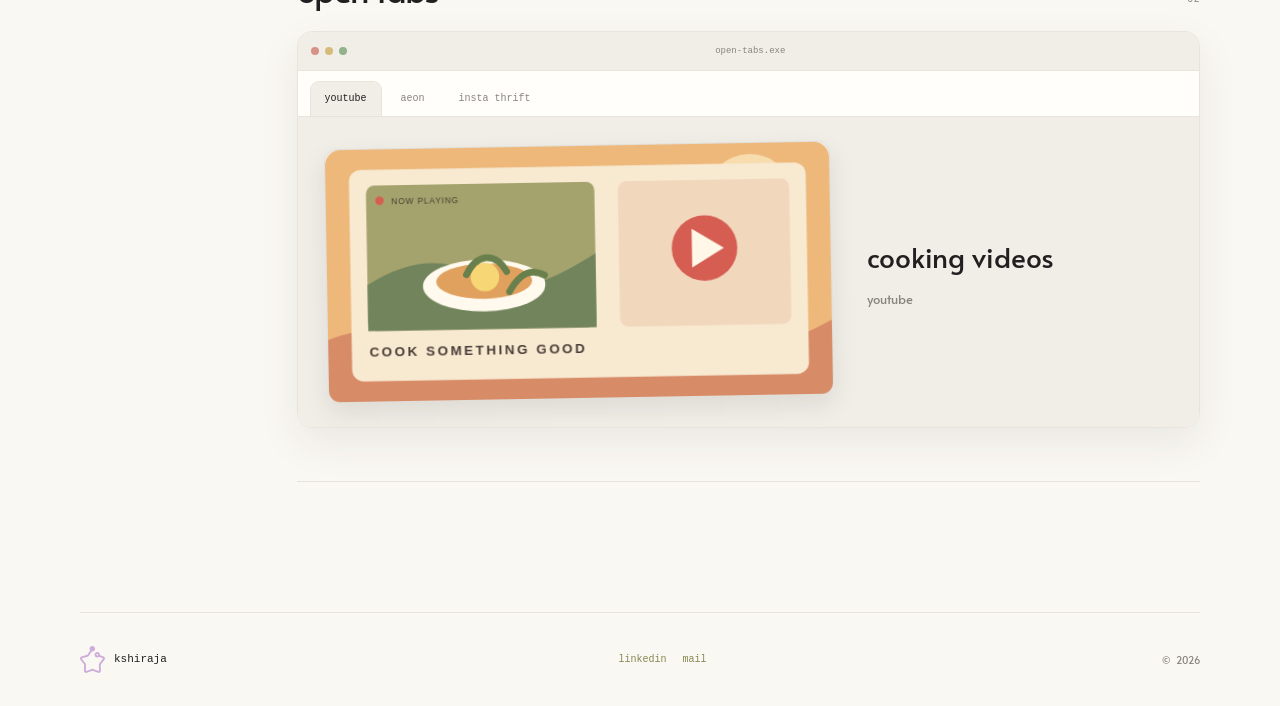
==== commit 5bbfe69d: "Update portfolio Co-authored-by: Copilot <223556219+Copilot@users.noreply.github.com>" ====
--- a/about.html
+++ b/about.html
@@ -5,7 +5,7 @@
     <meta name="viewport" content="width=device-width, initial-scale=1" />
     <meta
       name="description"
-      content="A little about Kshiraja Ragothaman, a designer who loves to play."
+      content="A little about Kshiraja Ragothaman, a creative applied computation student exploring design, tech, and illustration."
     />
     <meta name="theme-color" content="#faf8f3" />
     <title>About | Kshiraja Ragothaman</title>
@@ -69,147 +69,173 @@
           <nav class="about-nav" aria-label="About sections">
             <a class="about-nav-link is-current" href="#hi">hi!</a>
             <a class="about-nav-link" href="#experience">experience</a>
-            <a class="about-nav-link" href="#community">community</a>
-            <a class="about-nav-link" href="#philosophy">philosophy</a>
-            <a class="about-nav-link" href="#shelf">shelf</a>
-            <a class="about-nav-link" href="#lore">lore</a>
+            <a class="about-nav-link" href="#open-tabs">open tabs</a>
             <a class="about-nav-link" href="#practice">tools</a>
-            <a class="about-nav-link" href="#inspiration">inspo</a>
-            <a class="about-nav-link" href="#contact">contact</a>
           </nav>
-          <a class="about-aside-link" href="mailto:hello@example.com">say hello <span aria-hidden="true">↗</span></a>
         </aside>
 
         <div class="about-content">
           <section class="about-intro about-anchor reveal" id="hi" aria-labelledby="about-title">
-            <div class="about-note">
-              <img src="assets/star.svg" alt="" />
-              <p>applied<br />computation,<br />year 3</p>
-              <span>@ blr, india.</span>
-            </div>
+            <figure class="about-polaroid">
+              <img src="assets/profile.jpg" alt="Kshiraja, smiling at the camera." />
+            </figure>
             <div class="about-bio">
-              <p class="eyebrow">hi!</p>
-              <h1 id="about-title">kshiraja ragothaman</h1>
-              <div class="bio-facts">
-                <span><span class="fact-icon" aria-hidden="true">⌖</span> bengaluru, india</span>
-                <span><span class="fact-icon" aria-hidden="true">✳</span> applied computation, year 3</span>
-              </div>
-              <p class="bio-placeholder">
-                from a robot that looks away to a soup you can walk around in.
+              <p class="eyebrow about-hi">hi!</p>
+              <h1 id="about-title">
+                <span class="about-name-first">i'm kshiraja</span>
+                <span class="about-name-last">ragoth<span class="about-name-pronunciation">(am)(an)</span></span>
+              </h1>
+              <p class="bio-meta">creative applied computation, year 3 @ srishti manipal</p>
+              <p class="bio-copy">
+                i love to tinker around all things design, tech and creativity. lately, i've been trying to expand this list :)
               </p>
-              <p class="bio-signoff">designer who loves to play.</p>
+              <p class="bio-copy">
+                i'm an artist and illustrator at heart, but every pond i've dipped my toes in has left its traces. all of my practices inform one another &lt;3
+              </p>
             </div>
           </section>
 
           <section class="about-section about-anchor reveal" id="experience">
             <div class="about-section-heading">
               <div>
-                <p class="eyebrow">a path, still unfolding</p>
-                <h2>experience</h2>
+                <h2>experiences</h2>
+                <p class="about-section-tagline"><span>always growing!</span></p>
               </div>
               <span class="section-index">01</span>
             </div>
-            <div class="empty-note">
-              <span class="empty-note-mark" aria-hidden="true">✳</span>
-              <p>roles, projects, and the things i learned along the way will go here.</p>
-            </div>
-          </section>
-
-          <section class="about-section about-anchor reveal" id="community">
+            <ol class="experience-list">
+              <li>
+                <div class="experience-entry">
+                  <h3>2D artist and VFX intern <span>@ Econest Ventures</span></h3>
+                  <p class="experience-date">sept 2026 – present</p>
+                  <p class="experience-description">animating pixel characters for an upcoming samurai game</p>
+                </div>
+              </li>
+              <li>
+                <div class="experience-entry">
+                  <h3>volunteer <span>@ u&amp;i</span></h3>
+                  <p class="experience-date">july 2026 – oct 2026</p>
+                  <p class="experience-description">helping young minds understand chemistry (and more!)</p>
+                </div>
+              </li>
+            </ol>
+          </section>
+
+          
+          <section class="about-section about-anchor reveal" id="practice">
             <div class="about-section-heading">
               <div>
-                <p class="eyebrow">good things are better together</p>
-                <h2>community</h2>
-              </div>
+                <p class="eyebrow">the things i reach for</p>
+                <h2>tools</h2>
+              </div>
+              <span class="section-index">03</span>
+            </div>
+            <div class="about-skills-grid">
+              <article class="about-skill-card">
+                <div class="about-skill-heading">
+                  <svg viewBox="0 0 24 24" aria-hidden="true"><path d="m8 7-5 5 5 5M16 7l5 5-5 5M14 4l-4 16" /></svg>
+                  <h3>code + web</h3>
+                </div>
+                <div class="about-skill-tags"><span>HTML</span><span>CSS</span><span>JavaScript</span><span>Python</span><span>Vercel</span></div>
+              </article>
+              <article class="about-skill-card">
+                <div class="about-skill-heading">
+                  <svg viewBox="0 0 24 24" aria-hidden="true"><rect x="4" y="4" width="16" height="16" rx="3" /><path d="M8 9h8M8 13h5M8 17h3" /></svg>
+                  <h3>tools + prototypes</h3>
+                </div>
+                <div class="about-skill-tags"><span>Figma</span><span>Cursor</span><span>Claude</span></div>
+              </article>
+              <article class="about-skill-card">
+                <div class="about-skill-heading">
+                  <svg viewBox="0 0 24 24" aria-hidden="true"><path d="M12 3a9 9 0 1 0 0 18h1.5a2 2 0 0 0 1.5-3.3 1.7 1.7 0 0 1 1.3-2.8H18a3 3 0 0 0 3-3c0-5-4-8.9-9-8.9Z" /><circle cx="7.5" cy="11" r="1" /><circle cx="10" cy="7.5" r="1" /><circle cx="15" cy="8" r="1" /></svg>
+                  <h3>image-making</h3>
+                </div>
+                <div class="about-skill-tags"><span>Aseprite</span><span>Krita</span><span>Procreate</span><span>Illustration</span></div>
+              </article>
+              <article class="about-skill-card">
+                <div class="about-skill-heading">
+                  <svg viewBox="0 0 24 24" aria-hidden="true"><circle cx="12" cy="5" r="2" /><circle cx="5" cy="18" r="2" /><circle cx="19" cy="18" r="2" /><path d="m11 7-5 9m7-9 5 9M7 18h10" /></svg>
+                  <h3>design practice</h3>
+                </div>
+                <div class="about-skill-tags"><span>Interaction design</span><span>Game design</span><span>Visual identity</span><span>User experience design</span><span>Systems thinking</span></div>
+              </article>
+            </div>
+          </section>
+
+          <section class="about-section about-anchor reveal" id="open-tabs">
+            <div class="about-section-heading">
+              <div><h2>open tabs</h2></div>
               <span class="section-index">02</span>
             </div>
-            <div class="community-note">
-              <p>the people and communities that make it all worth it.</p>
-              <span aria-hidden="true">♡</span>
-            </div>
-          </section>
-
-          <section class="about-section about-anchor reveal" id="philosophy">
-            <div class="about-section-heading">
-              <div>
-                <p class="eyebrow">a.k.a. my design + life philosophy</p>
-                <h2>philosophy</h2>
-              </div>
-              <span class="section-index">03</span>
-            </div>
-            <blockquote class="philosophy-card">
-              <span aria-hidden="true">“</span>
-              <div class="about-practice-list">
-                <p><strong>i hand over control.</strong><span>the robot: i script it. make it up: players write it. waypoint: the user steers. soup: visitors roam.</span></p>
-                <p><strong>matter first, then screen.</strong><span>cardboard, cards, a kitchen. code is how i carry something physical into a browser.</span></p>
-                <p><strong>play is my test method.</strong><span>ignored points reshaped a game. user tests reshaped an agent. i build, watch, then cut.</span></p>
-                <p><strong>tools that give people room.</strong><span>to make things up, to think a project through, to slow down.</span></p>
-              </div>
-            </blockquote>
-          </section>
-
-          <section class="about-section about-anchor reveal" id="shelf">
-            <div class="about-section-heading shelf-heading">
-              <div>
-                <p class="eyebrow">little things on repeat</p>
-                <h2>shelf</h2>
-              </div>
-              <div class="shelf-tabs" role="tablist" aria-label="Shelf categories">
-                <button class="shelf-tab is-selected" id="tab-books" type="button" role="tab" aria-selected="true" aria-controls="shelf-panel" data-shelf="books">books</button>
-                <button class="shelf-tab" id="tab-music" type="button" role="tab" aria-selected="false" aria-controls="shelf-panel" data-shelf="music" tabindex="-1">music</button>
-                <button class="shelf-tab" id="tab-movies" type="button" role="tab" aria-selected="false" aria-controls="shelf-panel" data-shelf="movies" tabindex="-1">movies</button>
-              </div>
-            </div>
-            <div class="shelf-panel" id="shelf-panel" role="tabpanel" aria-labelledby="tab-books" tabindex="0">
-              <p class="shelf-empty">a few favorites will find their place here.</p>
-            </div>
-          </section>
-
-          <section class="about-section about-anchor reveal" id="lore">
-            <div class="about-section-heading">
-              <div>
-                <p class="eyebrow">little snippets from past lives</p>
-                <h2>lore <span class="lore-mark" aria-hidden="true">⟡˙⋆</span></h2>
-              </div>
-              <span class="section-index">04</span>
-            </div>
-            <div class="lore-card">
-              <p>from a robot that looks away to a soup you can walk around in.</p>
-              <img src="assets/star.svg" alt="" />
-            </div>
-          </section>
-
-          <section class="about-section about-anchor reveal" id="practice">
-            <div class="about-section-heading">
-              <div><p class="eyebrow">the things i reach for</p><h2>tools</h2></div>
-              <span class="section-index">05</span>
-            </div>
-            <div class="about-tools-grid">
-              <div class="about-tool-card"><p class="eyebrow">physical computing</p><p>arduino · c++</p></div>
-              <div class="about-tool-card"><p class="eyebrow">code + sound</p><p>python · pygame · p5.js · tone.js · node · sockets · r</p></div>
-              <div class="about-tool-card"><p class="eyebrow">web + interaction</p><p>lens studio js · web js · three.js</p></div>
-              <div class="about-tool-card"><p class="eyebrow">exploration</p><p>figma · agent tools</p></div>
-            </div>
-          </section>
-
-          <section class="about-section about-anchor reveal" id="inspiration">
-            <div class="about-section-heading">
-              <div><p class="eyebrow">good corners of the internet</p><h2>inspiration</h2></div>
-              <span class="section-index">06</span>
-            </div>
-            <div class="inspiration-list">
-              <span>megan yap</span><span>lauryn kinsella</span>
-              <span>michelle liu</span><span>maya parthasarathy</span>
-            </div>
-          </section>
-
-          <section class="about-section about-anchor reveal" id="contact">
-            <div class="about-section-heading">
-              <div><p class="eyebrow">let's make something good</p><h2>contact</h2></div>
-              <span class="section-index">07</span>
-            </div>
-            <p class="contact-note">email and linkedin details coming soon.</p>
-          </section>
+            <div class="about-window">
+              <div class="about-window__chrome" aria-hidden="true">
+                <span></span><span></span><span></span>
+                <p>open-tabs.exe</p>
+              </div>
+              <div class="about-window__tabs" role="tablist" aria-label="About page tabs">
+                <button class="about-window__tab is-selected" id="about-tab-1" type="button" role="tab" aria-selected="true" aria-controls="about-tab-panel" data-about-tab data-panel-art="youtube" data-panel-title="cooking videos" data-panel-description="youtube">youtube</button>
+                <button class="about-window__tab" id="about-tab-2" type="button" role="tab" aria-selected="false" aria-controls="about-tab-panel" data-about-tab data-panel-art="aeon" data-panel-title="an essay" data-panel-description="aeon" tabindex="-1">aeon</button>
+                <button class="about-window__tab" id="about-tab-3" type="button" role="tab" aria-selected="false" aria-controls="about-tab-panel" data-about-tab data-panel-art="insta-thrift" data-panel-title="jewelry + clothes" data-panel-description="a thrift store on instagram" tabindex="-1">insta thrift</button>
+              </div>
+              <div class="about-window__panel" id="about-tab-panel" role="tabpanel" aria-labelledby="about-tab-1" tabindex="0">
+                <div class="about-window__artwork" aria-hidden="true">
+                  <svg class="about-tab-art is-active" data-tab-art="youtube" viewBox="0 0 600 300">
+                    <rect width="600" height="300" rx="18" fill="#edb879" />
+                    <circle cx="505" cy="65" r="52" fill="#f7dcae" />
+                    <path d="M0 226c80-32 145 20 232-8s157-4 221 15 109-1 147-21v88H0Z" fill="#d78b67" />
+                    <rect x="28" y="24" width="544" height="252" rx="14" fill="#f8e9d1" />
+                    <rect x="48" y="43" width="272" height="173" rx="10" fill="#a5a36d" />
+                    <path d="M48 161c57-33 92-30 139-8s78 8 133-25v88H48Z" fill="#71845b" />
+                    <ellipse cx="187" cy="164" rx="73" ry="31" fill="#fff9ee" />
+                    <ellipse cx="187" cy="159" rx="57" ry="21" fill="#e1a15e" />
+                    <circle cx="188" cy="154" r="17" fill="#f7d676" />
+                    <path d="M166 151c12-24 34-28 48-3M217 172c13-23 27-27 42-19" fill="none" stroke="#69804c" stroke-width="8" stroke-linecap="round" />
+                    <rect x="348" y="43" width="204" height="173" rx="10" fill="#f1d7bc" />
+                    <circle cx="450" cy="124" r="39" fill="#d65d52" />
+                    <path d="m435 101 38 23-38 23Z" fill="#fff8e9" />
+                    <text x="49" y="246" fill="#493d36" font-family="Arial, sans-serif" font-size="16" font-weight="700" letter-spacing="3">COOK SOMETHING GOOD</text>
+                    <circle cx="64" cy="61" r="5" fill="#d65d52" />
+                    <text x="78" y="66" fill="#493d36" font-family="Arial, sans-serif" font-size="10" letter-spacing="1">NOW PLAYING</text>
+                  </svg>
+                  <svg class="about-tab-art" data-tab-art="aeon" viewBox="0 0 600 300" hidden>
+                    <rect width="600" height="300" rx="18" fill="#b9bfd2" />
+                    <circle cx="500" cy="72" r="94" fill="#d8d9e3" />
+                    <rect x="44" y="22" width="512" height="256" rx="9" fill="#f5f0e5" />
+                    <text x="76" y="78" fill="#383842" font-family="Georgia, serif" font-size="32" letter-spacing="6">AEON</text>
+                    <path d="M76 96h448" stroke="#c7c1b6" />
+                    <text x="76" y="128" fill="#5a5a62" font-family="Arial, sans-serif" font-size="10" letter-spacing="2">A PLACE FOR IDEAS</text>
+                    <path d="M76 151h186M76 164h169M76 177h194M76 190h159M76 203h183" stroke="#b9b5ad" stroke-width="4" stroke-linecap="round" />
+                    <path d="M354 223c-8-58 6-103 40-130 21 24 31 56 24 97 20-31 43-45 65-42-5 40-26 67-64 78Z" fill="#8d8c6c" />
+                    <circle cx="423" cy="105" r="31" fill="#e6bf78" />
+                    <path d="M330 229h177" stroke="#c7c1b6" stroke-width="2" />
+                    <circle cx="497" cy="65" r="4" fill="#bf887d" />
+                  </svg>
+                  <svg class="about-tab-art" data-tab-art="insta-thrift" viewBox="0 0 600 300" hidden>
+                    <rect width="600" height="300" rx="18" fill="#d9cbd8" />
+                    <rect x="34" y="24" width="532" height="252" rx="12" fill="#f6f0e8" />
+                    <circle cx="66" cy="57" r="16" fill="#d69c91" />
+                    <path d="M59 57h14M66 50v14" stroke="#fff9f0" stroke-width="2" stroke-linecap="round" />
+                    <rect x="95" y="48" width="112" height="7" rx="3.5" fill="#6c625e" />
+                    <rect x="95" y="62" width="68" height="5" rx="2.5" fill="#b7aaa3" />
+                    <rect x="51" y="91" width="151" height="151" rx="8" fill="#e9c6b5" />
+                    <rect x="224" y="91" width="151" height="151" rx="8" fill="#d9ddc9" />
+                    <rect x="397" y="91" width="151" height="151" rx="8" fill="#d9c8d6" />
+                    <path d="m126 135 14-13 12 7 12-7 14 13-9 12-5-4v49h-34v-49l-5 4Z" fill="#f3e8d4" stroke="#8b7165" stroke-width="3" stroke-linejoin="round" />
+                    <path d="m298 132 14-12 14 12 13 6-7 15-8-4v46h-33v-46l-8 4-7-15Z" fill="#819274" stroke="#586b54" stroke-width="3" stroke-linejoin="round" />
+                    <path d="M451 132h47l-4 15h-39Z" fill="#d9a763" stroke="#8d694a" stroke-width="3" stroke-linejoin="round" />
+                    <path d="M463 147v52m22-52v52m-22-35h22m-22 17h22m-31 18h40" fill="none" stroke="#8d694a" stroke-width="3" stroke-linecap="round" />
+                    <path d="M463 132c0-15 22-15 22 0" fill="none" stroke="#8d694a" stroke-width="3" />
+                    <text x="53" y="261" fill="#655756" font-family="Arial, sans-serif" font-size="10" letter-spacing="2">THRIFT STORE FINDS</text>
+                  </svg>
+                </div>
+                <div class="about-window__copy">
+                  <h3 id="about-tab-title">cooking videos</h3>
+                  <p id="about-tab-description">youtube</p>
+                </div>
+              </div>
+            </div>
+          </section>
+
         </div>
       </main>
 
@@ -219,7 +245,6 @@
           <span>kshiraja</span>
         </a>
         <p>made with curiosity, in bengaluru. <span>© <span data-year></span></span></p>
-        <a class="footer-email" href="mailto:hello@example.com">say hello <span aria-hidden="true">↗</span></a>
       </footer>
     </div>
   </body>
--- a/styles.css
+++ b/styles.css
@@ -15,8 +15,8 @@
   --rose: #dfa2b0;
   --shadow-card: 0 12px 32px rgb(52 45 38 / 8%);
   --shadow-float: 0 24px 70px rgb(35 31 30 / 16%);
-  --radius-card: 22px;
-  --radius-panel: 28px;
+  --radius-card: 16px;
+  --radius-panel: 22px;
   --radius-pill: 999px;
   --page-width: 1120px;
   --page-gutter: clamp(22px, 5vw, 72px);
@@ -27,6 +27,12 @@
   --duration-fast: 160ms;
   --duration-medium: 320ms;
   --duration-slow: 480ms;
+}
+
+.project-card--cat-panion .project-card__visual {
+  background:
+    radial-gradient(circle at 50% 43%, rgb(255 246 221 / 55%) 0 17%, transparent 18%),
+    linear-gradient(145deg, #71847b, #b6c09d 58%, #e0c3a9);
 }
 
 :root[data-theme="dark"] {
@@ -100,7 +106,7 @@
 }
 
 .night-sky {
-  position: fixed;
+  position: absolute;
   z-index: 0;
   inset: 0;
   overflow: hidden;
@@ -119,21 +125,40 @@
   top: var(--star-top);
   width: var(--star-size);
   height: var(--star-size);
-  animation: star-twinkle 4.8s ease-in-out var(--star-delay) infinite alternate;
+  animation: star-twinkle 8s ease-in-out var(--star-delay) infinite;
 }
 
 .night-star::before {
   position: absolute;
-  inset: -100%;
+  inset: -75%;
   border-radius: 50%;
   background: radial-gradient(
     circle,
-    rgb(236 255 168 / 72%) 0,
-    rgb(169 255 91 / 36%) 28%,
+    rgb(236 255 168 / 48%) 0,
+    rgb(169 255 91 / 22%) 28%,
     transparent 70%
   );
   content: "";
-  filter: blur(5px);
+  filter: blur(3px);
+}
+
+.night-star::after {
+  position: absolute;
+  top: 50%;
+  left: 50%;
+  width: 2px;
+  height: 190%;
+  border-radius: var(--radius-pill);
+  background: linear-gradient(transparent, rgb(236 255 168 / 90%), transparent);
+  content: "";
+  opacity: 0;
+  transform: translate(-50%, -50%) rotate(45deg) scaleY(0.25);
+  animation: star-ray 8s ease-in-out var(--star-delay) infinite;
+}
+
+.night-star.is-dot::before {
+  inset: -55%;
+  filter: blur(1.5px);
 }
 
 .night-star-core {
@@ -143,24 +168,36 @@
   height: 100%;
   background: #d7ff8c;
   filter:
-    drop-shadow(0 0 4px #efffae)
-    drop-shadow(0 0 9px #b8ff6a)
-    drop-shadow(0 0 20px rgb(137 255 91 / 90%));
+    drop-shadow(0 0 2px #efffae)
+    drop-shadow(0 0 7px rgb(137 255 91 / 65%));
   clip-path: polygon(
     50% 0%, 61% 35%, 98% 35%, 68% 57%, 79% 94%,
     50% 72%, 21% 94%, 32% 57%, 2% 35%, 39% 35%
   );
 }
 
+.night-star.is-dot::after {
+  display: none;
+}
+
+.night-star.is-dot .night-star-core {
+  border-radius: 50%;
+  background: #e8ffca;
+  clip-path: none;
+}
+
 .custom-cursor {
   position: fixed;
-  z-index: 30;
+  z-index: 120;
   top: 0;
   left: 0;
-  width: 8px;
-  height: 8px;
-  border-radius: 1px;
-  background: var(--ink);
+  width: 12px;
+  height: 12px;
+  border: 1px solid rgb(255 255 255 / 62%);
+  border-radius: 50%;
+  background: rgb(191 157 239 / 38%);
+  backdrop-filter: blur(5px);
+  box-shadow: 0 0 12px rgb(167 139 250 / 38%);
   opacity: 0;
   pointer-events: none;
   transform: translate3d(var(--cursor-x, -100px), var(--cursor-y, -100px), 0)
@@ -177,9 +214,123 @@
 }
 
 .custom-cursor.is-hovering {
-  width: 13px;
-  height: 13px;
-  background: var(--lilac);
+  width: 14px;
+  height: 14px;
+}
+
+.custom-cursor.is-case-study {
+  display: grid;
+  width: 132px;
+  height: 36px;
+  place-items: center;
+  border: 1px solid rgb(255 255 255 / 52%);
+  border-radius: var(--radius-pill);
+  color: #f5edff;
+  background: rgb(177 145 222 / 36%);
+  backdrop-filter: blur(8px);
+  box-shadow: 0 6px 20px rgb(88 56 160 / 24%);
+  font-family: var(--font-mono);
+  font-size: 9px;
+  letter-spacing: .07em;
+  text-transform: uppercase;
+}
+
+.custom-cursor.is-case-study::after {
+  content: "view case study";
+}
+
+.custom-cursor.is-tinker-gallery {
+  width: 26px;
+  height: 26px;
+  border: 1px solid rgb(255 255 255 / 66%);
+  border-radius: 0;
+  background: rgb(190 158 235 / 42%);
+  clip-path: polygon(50% 0, 60% 40%, 100% 50%, 60% 60%, 50% 100%, 40% 60%, 0 50%, 40% 40%);
+  backdrop-filter: blur(5px);
+  filter:
+    drop-shadow(0 0 3px rgb(244 230 255 / 90%))
+    drop-shadow(0 0 9px rgb(168 126 237 / 76%))
+    drop-shadow(0 0 18px rgb(135 91 218 / 48%));
+  box-shadow: none;
+}
+
+.custom-cursor.is-tinker-gallery.is-hovering {
+  width: 28px;
+  height: 28px;
+}
+
+.tinker-cursor-pop {
+  position: fixed;
+  z-index: 121;
+  top: 0;
+  left: 0;
+  display: grid;
+  width: min(250px, calc(100vw - 32px));
+  gap: 5px;
+  padding: 12px 14px;
+  border: 1px solid rgb(255 255 255 / 22%);
+  border-radius: 8px;
+  color: #f7f3ff;
+  background: rgb(34 28 51 / 94%);
+  box-shadow: 0 10px 30px rgb(16 12 27 / 22%);
+  opacity: 0;
+  pointer-events: none;
+  transform: translateY(3px);
+  transition: opacity 120ms ease, transform 120ms ease;
+}
+
+.tinker-cursor-pop.is-visible {
+  opacity: 1;
+  transform: translateY(0);
+}
+
+.tinker-cursor-pop__title {
+  font-size: 15px;
+  line-height: 1.25;
+}
+
+.tinker-cursor-pop__description {
+  color: #d3cbe3;
+  font-size: 12px;
+  line-height: 1.45;
+}
+
+.star-note-pop {
+  position: fixed;
+  z-index: 125;
+  top: 0;
+  left: 0;
+  width: max-content;
+  max-width: min(270px, calc(100vw - 32px));
+  padding: 11px 14px;
+  border: 1px solid rgb(255 255 255 / 46%);
+  border-radius: 12px;
+  color: #302a38;
+  background: rgb(255 255 255 / 58%);
+  box-shadow: 0 12px 34px rgb(44 34 61 / 18%);
+  backdrop-filter: blur(16px) saturate(145%);
+  font-family: var(--font-mono);
+  font-size: 11px;
+  line-height: 1.5;
+  opacity: 0;
+  pointer-events: none;
+  transform: translateY(3px);
+  transition: opacity 140ms ease, transform 140ms ease;
+  visibility: hidden;
+}
+
+.star-note-pop.is-visible {
+  opacity: 1;
+  transform: translateY(0);
+  visibility: visible;
+}
+
+:root[data-theme="dark"] .star-note-pop {
+  border-color: rgb(255 255 255 / 22%);
+  color: #faf6f0;
+  background: rgb(43 40 47 / 66%);
+  box-shadow: 0 12px 34px rgb(0 0 0 / 34%);
+  backdrop-filter: blur(18px) saturate(150%);
 }
 
 @media (pointer: fine) {
@@ -269,6 +420,241 @@
   animation: loader-progress 550ms var(--ease-out) both;
 }
 
+.intro-gate {
+  position: fixed;
+  inset: 0;
+  width: 100vw;
+  height: 100vh;
+  height: 100dvh;
+  max-width: none;
+  max-height: none;
+  margin: 0;
+  padding: 24px;
+  overflow: hidden;
+  border: 0;
+  outline: none;
+  color: #f4efff;
+  background: #090a16;
+  text-align: center;
+}
+
+.intro-gate[open] {
+  display: grid;
+  place-items: center;
+  animation: intro-gate-enter 650ms var(--ease-out) both;
+}
+
+.intro-gate::backdrop {
+  background: #090a16;
+}
+
+body.has-intro-gate {
+  overflow: hidden;
+}
+
+.space-backdrop {
+  position: absolute;
+  z-index: 0;
+  inset: 0;
+  overflow: hidden;
+  pointer-events: none;
+}
+
+.space-backdrop::before,
+.space-backdrop::after {
+  display: none;
+}
+
+.space-starfield {
+  position: absolute;
+  inset: 0;
+}
+
+.space-star {
+  position: absolute;
+  left: var(--star-left);
+  top: var(--star-top);
+  width: var(--star-size);
+  height: var(--star-size);
+  border-radius: 50%;
+  background: #e8e5ff;
+  box-shadow: 0 0 7px rgb(195 185 255 / 55%);
+  opacity: .55;
+  animation: star-twinkle 8s ease-in-out var(--star-delay) infinite;
+}
+
+.space-star:nth-child(7n) {
+  background: #fff3d4;
+  box-shadow: 0 0 9px rgb(255 221 160 / 65%);
+}
+
+.space-nebula {
+  position: absolute;
+  left: 50%;
+  top: 50%;
+  width: min(80vw, 900px);
+  aspect-ratio: 1;
+  border-radius: 50%;
+  background: radial-gradient(circle, rgb(83 69 151 / 15%), transparent 69%);
+  transform: translate(-50%, -50%);
+}
+
+.space-light {
+  position: absolute;
+  z-index: 3;
+  inset: 0;
+  background: linear-gradient(180deg, #fff 0%, #e1d5ff 20%, rgb(168 139 255 / 88%) 62%, rgb(117 91 202 / 72%) 100%);
+  clip-path: polygon(
+    var(--beam-origin-x, 50%) var(--beam-origin-y, 50%),
+    var(--beam-origin-x, 50%) var(--beam-origin-y, 50%),
+    var(--beam-origin-x, 50%) var(--beam-origin-y, 50%)
+  );
+  opacity: 0;
+  pointer-events: none;
+}
+
+.space-intro {
+  position: relative;
+  z-index: 1;
+  display: grid;
+  justify-items: center;
+  align-content: center;
+  gap: clamp(18px, 4vh, 34px);
+  width: min(100%, 560px);
+  min-height: min(90vh, 760px);
+  margin: auto;
+}
+
+.space-kicker {
+  margin: 0;
+  color: #b7acd9;
+  font-family: var(--font-mono);
+  font-size: clamp(13px, 2vw, 16px);
+  letter-spacing: .08em;
+}
+
+.space-intro h1 {
+  margin: 0;
+  color: #f5f2ff;
+  font-family: var(--font-display);
+  font-size: clamp(2.5rem, 7vw, 5rem);
+  font-weight: 400;
+  letter-spacing: -.045em;
+  line-height: 1.08;
+  text-wrap: balance;
+}
+
+.space-welcome {
+  display: grid;
+  justify-items: center;
+  gap: 8px;
+}
+
+.space-ship {
+  position: relative;
+  z-index: 4;
+  display: block;
+  padding: 0;
+  border: 0;
+  background: transparent;
+  cursor: pointer;
+}
+
+.spaceship {
+  display: block;
+  width: clamp(108px, 17vw, 150px);
+  height: auto;
+  overflow: visible;
+  filter: drop-shadow(0 0 12px rgb(158 132 255 / 38%));
+  transition:
+    filter 220ms ease,
+    transform 250ms var(--ease-out);
+}
+
+.spaceship-dome {
+  fill: #d8caff;
+  stroke: #f3edff;
+  stroke-width: 1.5;
+}
+
+.spaceship-hull {
+  fill: url("#ship-hull-fill");
+  stroke: #fff2c4;
+  stroke-width: 2;
+}
+
+.spaceship-window {
+  fill: #8d7ae5;
+  stroke: #eef4ff;
+  stroke-width: 1;
+}
+
+.spaceship-flame {
+  fill: none;
+  stroke: #c3aaff;
+  stroke-linecap: round;
+  stroke-width: 2.5;
+  opacity: .7;
+  transition:
+    opacity 180ms ease,
+    stroke-width 180ms ease;
+}
+
+.space-ship:hover .spaceship {
+  filter: drop-shadow(0 0 22px rgb(190 161 255 / 95%));
+}
+
+.space-ship:hover .spaceship-flame {
+  opacity: 1;
+  stroke-width: 4;
+}
+
+.space-ship:focus-visible,
+.space-explore:focus-visible {
+  outline: 2px solid #bca3ff;
+  outline-offset: 6px;
+}
+
+.space-ship:focus:not(:focus-visible) {
+  outline: none;
+}
+
+.space-explore {
+  padding: 8px 18px;
+  border: 1px solid rgb(210 196 255 / 64%);
+  border-radius: 4px;
+  color: #f5f2ff;
+  background: rgb(133 107 209 / 22%);
+  font-family: var(--font-mono);
+  font-size: 12px;
+  letter-spacing: .08em;
+  text-transform: lowercase;
+  cursor: pointer;
+  transition: background-color 180ms ease, transform 180ms ease;
+}
+
+.space-explore:hover {
+  background: rgb(158 132 235 / 42%);
+  transform: translateY(-2px);
+}
+
+.intro-gate[data-action="explore"] {
+  pointer-events: none;
+  animation: intro-gate-open 1100ms ease-in both;
+}
+
+.intro-gate[data-action="explore"]::backdrop {
+  animation: intro-backdrop-clear 1100ms ease-in both;
+}
+
+.intro-gate[data-action="explore"] .space-light {
+  animation: space-light-takeover 1100ms cubic-bezier(.7, 0, .2, 1) both;
+}
+
+.intro-gate[data-action="explore"] .space-ship {
+  animation: spaceship-launch 1100ms var(--ease-out) both;
+}
+
 .scroll-progress {
   position: fixed;
   z-index: 31;
@@ -306,6 +692,21 @@
   color: var(--ink);
   font-family: var(--font-mono);
   font-size: 13px;
+  text-decoration: none;
+}
+
+.wordmark-star {
+  display: grid;
+  padding: 0;
+  place-items: center;
+  border: 0;
+  background: transparent;
+  color: inherit;
+  cursor: pointer;
+}
+
+.wordmark-name {
+  color: inherit;
   text-decoration: none;
 }
 
@@ -464,8 +865,6 @@
 
 .eyebrow,
 .header-location,
-.project-index,
-.project-overline,
 .about-section-heading > .section-index,
 .about-facts {
   font-family: var(--font-mono);
@@ -481,7 +880,7 @@
 
 .home-hero {
   max-width: 750px;
-  padding-block: clamp(31px, 5vw, 57px) clamp(59px, 8vw, 82px);
+  padding-block: clamp(28px, 4vw, 44px) 25px;
 }
 
 .home-hero h1 {
@@ -504,23 +903,8 @@
   font-size: 17px;
 }
 
-.home-hero .page-switcher {
-  width: max-content;
-  margin-top: 21px;
-  padding: 3px;
-  border: 1px solid var(--line);
-  border-radius: var(--radius-pill);
-  background: color-mix(in srgb, var(--surface) 74%, transparent);
-  box-shadow: 0 2px 8px rgb(52 45 38 / 4%);
-}
-
-.home-hero .nav-link {
-  min-width: 74px;
-  padding-block: 7px;
-  font-size: 11px;
-  transition:
-    color var(--duration-fast) ease,
-    transform var(--duration-medium) var(--ease-out);
+.home-main {
+  padding-top: clamp(16px, 2.4vw, 26px);
 }
 
 .section {
@@ -559,182 +943,407 @@
 .project-grid {
   display: grid;
   grid-template-columns: repeat(2, minmax(0, 1fr));
-  gap: clamp(31px, 5vw, 54px) 22px;
+  align-items: stretch;
+  gap: 20px;
 }
 
 .project-card {
-  display: block;
+  display: grid;
+  align-content: start;
+  gap: 0;
   min-width: 0;
-  padding: 0;
+  padding: 11px;
+  overflow: hidden;
+  border: 1px solid var(--line);
+  border-radius: 16px;
+  background: var(--surface-soft);
   color: inherit;
   font: inherit;
   text-align: left;
   text-decoration: none;
-}
-
-.project-color {
-  position: relative;
-  display: flex;
-  min-height: 250px;
-  flex-direction: column;
-  justify-content: space-between;
-  overflow: hidden;
-  padding: 19px;
-  border-radius: var(--radius-card);
-  text-align: left;
   transition:
-    border-radius var(--duration-medium) var(--ease-smooth),
     box-shadow var(--duration-medium) var(--ease-smooth),
     transform var(--duration-medium) var(--ease-out);
 }
 
-.project-card:hover .project-color,
-.project-card:focus-visible .project-color {
-  transform: translateY(-3px);
-  border-radius: 27px;
+.project-card:hover,
+.project-card:focus-visible {
+  transform: translateY(-4px);
   box-shadow: var(--shadow-card);
 }
 
-.project-color--blue {
-  background: #a4b7ed;
-  color: #302f3c;
-}
-
-.project-color--lilac {
-  background: #ceadda;
-  color: #3d3341;
-}
-
-.project-color--lime {
-  background: #d5e59a;
-  color: #424334;
-}
-
-.project-color--rose {
-  background: #e4b7c0;
-  color: #49353c;
-}
-
-.project-color--locked {
-  background: #e8e5de;
-  color: #77716c;
-}
-
-:root[data-theme="dark"] .project-color--locked {
-  background: #37343a;
-  color: #c5bcc5;
-}
-
-:root[data-theme="dark"] .project-color--blue {
-  background: #6d79aa;
-  color: #fffaf4;
-}
-
-:root[data-theme="dark"] .project-color--lilac {
-  background: #887491;
-  color: #fffaf4;
-}
-
-:root[data-theme="dark"] .project-color--lime {
-  background: #727a48;
-  color: #fffbed;
-}
-
-:root[data-theme="dark"] .project-color--rose {
-  background: #8f6572;
-  color: #fff5f4;
-}
-
-.project-index {
-  font-size: 10px;
-  text-transform: uppercase;
-}
-
-.project-index span {
-  padding-inline: 3px;
-  opacity: 0.55;
-}
-
-.project-card-title {
-  max-width: 280px;
-  font-size: clamp(22px, 3.2vw, 31px);
-  letter-spacing: -0.035em;
-  line-height: 1.25;
-}
-
-.project-card-arrow {
+.project-card:focus-visible {
+  outline: 2px solid var(--lilac);
+  outline-offset: 3px;
+}
+
+.project-card__media {
+  position: relative;
+  display: block;
+  aspect-ratio: 1.58;
+  overflow: hidden;
+  border-radius: 11px;
+  background: #e3e1dc;
+}
+
+.project-card__image {
+  display: block;
+  width: 100%;
+  height: 100%;
+  object-fit: cover;
+  transition:
+    filter 350ms ease,
+    transform 550ms var(--ease-out);
+}
+
+.project-card:hover .project-card__image,
+.project-card:focus-visible .project-card__image {
+  filter: saturate(1.08);
+  transform: scale(1.025);
+}
+
+.project-card__visual {
   position: absolute;
-  right: 17px;
-  bottom: 17px;
-  display: grid;
-  width: 33px;
-  height: 33px;
+  inset: 0;
+  display: grid;
   place-items: center;
-  border: 1px solid currentColor;
+  overflow: hidden;
+  color: rgb(255 255 255 / 55%);
+  font-family: var(--font-display);
+  font-size: clamp(78px, 13vw, 150px);
+  letter-spacing: -.08em;
+  line-height: 1;
+  transition:
+    filter 350ms ease,
+    transform 550ms var(--ease-out);
+}
+
+.project-card__visual::before,
+.project-card__visual::after {
+  position: absolute;
+  width: 42%;
+  aspect-ratio: 1;
+  border: 1px solid rgb(255 255 255 / 36%);
   border-radius: 50%;
-  font-size: 15px;
-  opacity: 0.72;
-  transition:
-    opacity var(--duration-fast) ease,
-    transform var(--duration-medium) var(--ease-out);
-}
-
-.project-card:hover .project-card-arrow,
-.project-card:focus-visible .project-card-arrow {
-  transform: rotate(45deg);
-  opacity: 1;
-}
-
-.project-hover-label {
-  position: absolute;
-  right: 57px;
-  bottom: 21px;
-  padding: 7px 12px;
-  border: 1px solid currentColor;
-  border-radius: var(--radius-pill);
-  font-family: var(--font-mono);
-  font-size: 9px;
-  opacity: 0;
-  transform: translateX(7px);
-  transition:
-    opacity var(--duration-medium) ease,
-    transform var(--duration-medium) var(--ease-out);
-}
-
-.project-card:hover .project-hover-label,
-.project-card:focus-visible .project-hover-label {
-  opacity: 1;
-  transform: translateX(0);
-}
-
-.locked-tag {
-  align-self: flex-start;
-  padding: 5px 9px;
-  border: 1px solid currentColor;
+  content: "";
+}
+
+.project-card__visual::before {
+  transform: translate(-13%, 4%) rotate(-24deg);
+}
+
+.project-card__visual::after {
+  width: 58%;
+  border-color: rgb(255 255 255 / 16%);
+  transform: translate(10%, 3%) rotate(16deg);
+}
+
+.project-card--game .project-card__visual {
+  background:
+    radial-gradient(ellipse at 70% 22%, rgb(255 244 206 / 62%), transparent 25%),
+    linear-gradient(140deg, #6179bd, #a5b4df 55%, #c9a6c1);
+}
+
+.project-card--robot .project-card__visual {
+  background:
+    radial-gradient(circle at 50% 43%, rgb(255 248 220 / 55%) 0 17%, transparent 18%),
+    linear-gradient(145deg, #665f83, #b78da8 58%, #e1b5b1);
+}
+
+.project-card--waypoint .project-card__visual {
+  background:
+    radial-gradient(ellipse at 30% 20%, rgb(255 255 255 / 62%), transparent 24%),
+    linear-gradient(135deg, #778e9c, #9fb3be 52%, #d2d3bb);
+}
+
+.project-card--soup .project-card__visual {
+  background:
+    radial-gradient(ellipse at 50% 92%, rgb(255 235 198 / 58%) 0 24%, transparent 25%),
+    linear-gradient(145deg, #627e6d, #a9b79a 58%, #d7c7a2);
+}
+
+.project-card:hover .project-card__visual,
+.project-card:focus-visible .project-card__visual {
+  filter: saturate(1.08);
+  transform: scale(1.025);
+}
+
+.project-card__body {
+  display: block;
+  padding: 12px 4px 4px;
+}
+
+.project-card__heading,
+.project-card__heading-name {
+  display: flex;
+  align-items: center;
+}
+
+.project-card__heading {
+  justify-content: space-between;
+  gap: 10px;
+}
+
+.project-card__heading-name {
+  flex-wrap: wrap;
+  gap: 8px;
+}
+
+.project-card__title {
+  margin: 0;
+  color: var(--ink);
+  font-size: clamp(20px, 2.4vw, 25px);
+  letter-spacing: -.035em;
+  line-height: 1.2;
+}
+
+.project-card__year,
+.project-card__kind {
+  display: inline-flex;
+  align-items: center;
+  min-height: 21px;
+  padding: 2px 8px;
   border-radius: var(--radius-pill);
   font-family: var(--font-mono);
   font-size: 8px;
-}
-
-.project-meta {
+  line-height: 1.25;
+}
+
+.project-card__year {
+  color: var(--muted);
+  background: var(--line);
+}
+
+.project-card__kind {
+  flex: 0 0 auto;
+  color: var(--muted);
+  background: color-mix(in srgb, var(--line) 75%, transparent);
+  text-align: center;
+}
+
+.project-card__description {
+  display: block;
+  min-height: 2.8em;
+  margin: 7px 0 0;
+  color: var(--ink-soft);
+  font-size: 14px;
+  line-height: 1.45;
+}
+
+.project-card__facts {
+  display: grid;
+  grid-template-columns: repeat(3, minmax(0, 1fr));
+  gap: 10px;
+  margin: 12px 0 0;
+  padding: 12px 0 0;
+  border-top: 1px dashed var(--line);
+}
+
+.project-card__facts > div {
+  min-width: 0;
+  padding-right: 8px;
+  border-right: 1px solid var(--line);
+}
+
+.project-card__facts > div:last-child {
+  padding-right: 0;
+  border: 0;
+}
+
+.project-card__facts dt {
+  color: var(--muted);
+  font-family: var(--font-mono);
+  font-size: 8px;
+  letter-spacing: .06em;
+  text-transform: uppercase;
+}
+
+.project-card__facts dd {
+  margin: 4px 0 0;
+  color: var(--ink-soft);
+  font-size: 10px;
+  line-height: 1.4;
+}
+
+.latest-log {
+  display: grid;
+  gap: 6px;
+  margin: 0 0 clamp(48px, 6vw, 72px);
+  padding: 17px clamp(16px, 2.2vw, 25px) 19px;
+  border: 1px solid #33333a;
+  border-radius: 12px;
+  color: #f5f3ed;
+  background: #242426;
+}
+
+.latest-log__header {
   display: flex;
+  flex-wrap: wrap;
   align-items: baseline;
-  justify-content: space-between;
-  gap: 12px;
-  padding: 12px 3px 0;
-}
-
-.project-overline {
-  margin: 0;
-  color: var(--ink);
+  gap: 10px;
+}
+
+.latest-log__header h2 {
+  margin: 0;
+  font-family: var(--font-mono);
+  font-size: 12px;
+  font-weight: 400;
+  letter-spacing: .05em;
+  text-transform: uppercase;
+}
+
+.latest-log__header time {
+  color: #aaa7a1;
+  font-size: 11px;
+}
+
+.latest-log__title {
+  margin: 1px 0 0;
+  color: #fff;
+  font-size: 17px;
+}
+
+.latest-log__entry {
+  margin: 0;
+  color: #c5c2bc;
+  font-size: 14px;
+  line-height: 1.5;
+}
+
+.latest-log__link {
+  display: inline-flex;
+  align-items: center;
+  gap: 5px;
+  margin-left: auto;
+  color: #d5c7ff;
+  font-family: var(--font-mono);
+  font-size: 12px;
+  text-decoration: underline;
+  text-decoration-color: rgb(213 199 255 / 55%);
+  text-underline-offset: 4px;
+}
+
+.latest-log__link span {
+  display: inline-block;
+  transition: transform 160ms ease;
+}
+
+.latest-log__link:hover span {
+  transform: translateX(4px);
+}
+
+.case-maintenance-notice {
+  display: flex;
+  align-items: center;
+  gap: 14px;
+  margin: clamp(24px, 4vw, 40px) 0 0;
+  padding: 15px clamp(16px, 2.2vw, 25px);
+  border: 1px solid #33333a;
+  border-radius: 12px;
+  color: #f5f3ed;
+  background: #242426;
+}
+
+.case-maintenance-notice__icon {
+  width: 22px;
+  height: 22px;
+  flex: 0 0 auto;
+  fill: none;
+  stroke: #e8cf81;
+  stroke-linecap: round;
+  stroke-linejoin: round;
+  stroke-width: 1.7;
+}
+
+.case-maintenance-notice p {
+  margin: 0;
+  color: #f5f3ed;
+  font-size: 14px;
+  line-height: 1.5;
+}
+
+.logs-page {
+  max-width: 860px;
+  min-height: calc(100vh - 220px);
+  padding-block: clamp(42px, 7vw, 78px) clamp(90px, 14vw, 150px);
+}
+
+.logs-back {
+  display: inline-flex;
+  gap: 8px;
+  margin-bottom: 20px;
+  color: var(--olive);
+  font-family: var(--font-mono);
   font-size: 10px;
+  text-decoration: none;
   text-transform: uppercase;
 }
 
-.project-description {
-  margin: 0;
+.logs-page h1 {
+  margin: 0 0 3px;
+  font-size: clamp(42px, 7vw, 60px);
+  letter-spacing: -.05em;
+  line-height: 1.15;
+}
+
+.logs-subtitle {
+  margin: 0;
+  color: var(--ink-soft);
+  font-size: 15px;
+}
+
+.logs-timeline {
+  position: relative;
+  display: grid;
+  gap: 0;
+  margin: 38px 0 0;
+  padding: 0;
+  list-style: none;
+}
+
+.logs-timeline::before {
+  position: absolute;
+  top: 8px;
+  bottom: 12px;
+  left: 5px;
+  width: 1px;
+  background: var(--line);
+  content: "";
+}
+
+.logs-timeline li {
+  position: relative;
+  display: grid;
+  grid-template-columns: 150px minmax(0, 1fr);
+  gap: 24px;
+  padding: 0 0 30px 36px;
+}
+
+.logs-timeline li::before {
+  position: absolute;
+  top: 5px;
+  left: 1px;
+  width: 9px;
+  height: 9px;
+  border: 1px solid var(--muted);
+  border-radius: 50%;
+  background: var(--paper);
+  content: "";
+}
+
+.logs-timeline time {
   color: var(--muted);
-  font-size: 11px;
+  font-family: var(--font-mono);
+  font-size: 10px;
+  letter-spacing: .04em;
+  text-transform: uppercase;
+}
+
+.logs-timeline p {
+  margin: -2px 0 0;
+  color: var(--ink-soft);
+  font-size: 16px;
+  line-height: 1.55;
 }
 
 .site-footer {
@@ -766,6 +1375,25 @@
   margin-left: 4px;
 }
 
+.footer-links {
+  display: flex;
+  align-items: center;
+  gap: 16px;
+  font-family: var(--font-mono);
+  font-size: 10px;
+}
+
+.footer-links a {
+  color: var(--olive);
+  text-decoration: none;
+  transition: color var(--duration-fast) var(--ease-smooth);
+}
+
+.footer-links a:hover,
+.footer-links a:focus-visible {
+  color: var(--ink);
+}
+
 .footer-email,
 .about-aside-link {
   color: var(--olive);
@@ -827,72 +1455,22 @@
   font-size: 15px;
 }
 
-.tinker-filters,
-.status-filters {
-  display: flex;
-  flex-wrap: wrap;
-  align-items: center;
-  gap: 7px;
-}
-
-.tinker-filters {
-  margin-bottom: 20px;
-}
-
-.status-filters {
-  margin: 0 0 22px;
-  padding-top: 15px;
-  border-top: 1px solid var(--line);
-}
-
-.filter-group-label {
-  margin-right: 4px;
-  color: var(--muted);
-  font-family: var(--font-mono);
-  font-size: 9px;
-  text-transform: uppercase;
-}
-
-.filter-chip {
-  padding: 6px 11px;
-  border: 1px solid var(--line);
-  border-radius: var(--radius-pill);
-  background: var(--surface);
-  color: var(--ink-soft);
-  font-family: var(--font-mono);
-  font-size: 9px;
-  transition:
-    border-color var(--duration-medium) ease,
-    background-color var(--duration-medium) ease,
-    color var(--duration-medium) ease;
-}
-
-.filter-chip:hover {
-  border-color: var(--lilac);
-}
-
-.filter-chip.is-selected {
-  border-color: var(--lime);
-  background: var(--lime);
-  color: #41432f;
-}
-
 .pinboard {
   columns: 3;
-  column-gap: 17px;
+  column-gap: 16px;
 }
 
 .tinker-card {
   position: relative;
   display: block;
   width: 100%;
-  height: 185px;
-  margin: 0 0 17px;
+  height: 198px;
+  margin: 0 0 16px;
   padding: 18px;
   overflow: hidden;
   break-inside: avoid;
   border: 0;
-  border-radius: 18px;
+  border-radius: 12px;
   background: var(--tile-color);
   color: var(--tile-ink, #39343a);
   text-align: left;
@@ -906,200 +1484,234 @@
   display: none;
 }
 
+.tinker-card.has-media {
+  height: auto;
+  aspect-ratio: var(--media-ratio);
+  color: #fff;
+}
+
+.tinker-media {
+  position: absolute;
+  z-index: 0;
+  inset: 0;
+  width: 100%;
+  height: 100%;
+  object-fit: contain;
+}
+
+.tinker-youtube {
+  border: 0;
+}
+
+.tinker-card.has-media::before {
+  position: absolute;
+  z-index: 1;
+  inset: 0;
+  background: linear-gradient(
+    180deg,
+    transparent 22%,
+    rgb(63 45 102 / 14%) 48%,
+    rgb(43 31 76 / 82%) 100%
+  );
+  content: "";
+  pointer-events: none;
+}
+
+.tinker-card.has-media .tinker-title {
+  z-index: 4;
+}
+
+.tinker-card.has-media .tinker-description {
+  z-index: 2;
+}
+
+.tinker-card.has-media .tinker-title {
+  top: 14px;
+  right: 14px;
+  left: 14px;
+  font-size: clamp(12px, 2vw, 22px);
+  text-shadow: 0 1px 5px rgb(0 0 0 / 40%);
+}
+
 .tinker-title {
-  position: relative;
-  z-index: 1;
-  margin: 2px 0 8px;
+  position: absolute;
+  z-index: 3;
+  top: 16px;
+  right: 16px;
+  left: 16px;
+  margin: 0;
   font-size: clamp(18px, 2.5vw, 25px);
   letter-spacing: -0.035em;
   line-height: 1.2;
+  text-align: left;
+  opacity: 0;
+  transform: translateY(4px);
+  transition:
+    opacity 180ms ease,
+    transform 180ms var(--ease-out);
 }
 
 .tinker-description {
-  position: relative;
-  z-index: 1;
-  margin: 0;
-  font-size: 12px;
-  line-height: 1.5;
+  position: absolute;
+  z-index: 2;
+  inset: auto 12px 12px;
+  display: block;
+  margin: 0;
+  padding: 9px 4px 3px;
+  background: transparent;
+  color: #fff;
+  font-size: 15px;
+  line-height: 1.45;
+  text-align: left;
+  text-shadow: 0 1px 5px rgb(0 0 0 / 32%);
   opacity: 0;
-  transform: translateY(6px);
+  transform: translateY(4px);
   transition:
-    opacity var(--duration-medium) ease,
-    transform var(--duration-medium) var(--ease-out);
-}
-
+    opacity 180ms ease,
+    transform 180ms var(--ease-out);
+}
+
+.tinker-card:hover .tinker-title,
+.tinker-card:focus-visible .tinker-title,
+.tinker-card.is-expanded .tinker-title,
 .tinker-card:hover .tinker-description,
-.tinker-card:focus-visible .tinker-description {
-  opacity: 1;
-  transform: translateY(0);
-}
-
-.tinker-card:hover,
-.tinker-card:focus-visible {
-  transform: translateY(-3px);
-  border-radius: 23px;
-  box-shadow: var(--shadow-card);
-}
-
-.tinker-tags {
-  position: absolute;
-  right: 12px;
-  bottom: 12px;
-  left: 12px;
-  display: flex;
-  flex-wrap: wrap;
-  gap: 4px;
-}
-
-.tinker-tags > span,
-.status-tag {
-  padding: 4px 7px;
-  border: 1px solid rgb(45 40 45 / 22%);
-  border-radius: var(--radius-pill);
-  font-family: var(--font-mono);
-  font-size: 8px;
-  line-height: 1.25;
-}
-
-.status-tag {
-  position: absolute;
-  top: 13px;
-  right: 12px;
-  opacity: 0.78;
-}
-
-.companion-actions {
-  position: absolute;
-  z-index: 3;
-  right: 11px;
-  bottom: 43px;
-  left: 11px;
-  display: flex;
-  flex-wrap: wrap;
-  gap: 6px;
-}
-
-.companion-cat {
-  position: absolute;
-  top: 37px;
-  right: 12px;
-  font-size: 19px;
-  line-height: 1;
-}
-
 .tinker-card:focus-visible .tinker-description,
 .tinker-card.is-expanded .tinker-description {
   opacity: 1;
   transform: translateY(0);
 }
 
-.companion-actions button,
-.companion-actions a {
-  padding: 5px 8px;
-  border: 1px solid rgb(45 40 45 / 27%);
-  border-radius: var(--radius-pill);
-  background: var(--tile-color);
-  color: var(--tile-ink, #39343a);
-  font-family: var(--font-mono);
-  font-size: 8px;
-  text-decoration: none;
-}
-
-.companion-actions button:hover,
-.companion-actions a:hover {
-  background: #fffefa;
-}
-
-.task-dialog {
-  position: fixed;
-  width: min(470px, calc(100% - 32px));
+@media (hover: hover) and (pointer: fine) {
+  .tinker-card:hover .tinker-title,
+  .tinker-card:hover .tinker-description {
+    opacity: 0;
+    transform: translateY(4px);
+  }
+}
+
+.tinker-card:hover,
+.tinker-card:focus-visible {
+  transform: translateY(-3px);
+  border-radius: 15px;
+  box-shadow: var(--shadow-card);
+}
+
+.tile-short {
+  height: 158px;
+}
+
+.tinker-card.tile-short .tinker-description {
+  padding: 7px 4px 2px;
+  font-size: 13px;
+  line-height: 1.35;
+}
+
+.tile-medium {
+  height: 198px;
+}
+
+.tile-tall {
+  height: 274px;
+}
+
+.tinker-gallery {
+  width: min(1060px, calc(100vw - 32px));
   max-width: none;
-  padding: 0;
-  border: 1px solid var(--line);
-  border-radius: 25px;
-  background: var(--paper);
-  color: var(--ink);
-  box-shadow: var(--shadow-float);
-}
-
-.task-dialog::backdrop {
-  background: rgb(26 23 25 / 50%);
+  max-height: min(90vh, 900px);
+  padding: clamp(18px, 3vw, 32px);
+  overflow: auto;
+  border: 1px solid rgb(255 255 255 / 42%);
+  border-radius: 20px;
+  background: rgb(255 255 255 / 58%);
+  color: #29262d;
+  box-shadow: 0 24px 80px rgb(22 18 29 / 22%);
+  backdrop-filter: blur(18px) saturate(145%);
+}
+
+:root[data-theme="dark"] .tinker-gallery {
+  border-color: rgb(255 255 255 / 16%);
+  background: rgb(43 40 47 / 56%);
+  color: #faf6f0;
+  box-shadow: 0 24px 80px rgb(0 0 0 / 42%);
+  backdrop-filter: blur(24px) saturate(155%);
+}
+
+.tinker-gallery::backdrop {
+  background: rgb(25 22 31 / 34%);
   backdrop-filter: blur(5px);
 }
 
-.task-form {
-  position: relative;
-  padding: 32px;
-}
-
-.task-form h2 {
+.tinker-gallery__header {
+  display: flex;
+  align-items: center;
+  justify-content: space-between;
+  gap: 16px;
   margin-bottom: 20px;
-  font-size: 27px;
-  letter-spacing: -0.035em;
-}
-
-.task-form label {
+}
+
+.tinker-gallery__title {
+  margin: 0;
+  font-size: clamp(22px, 3vw, 30px);
+  letter-spacing: -.04em;
+  line-height: 1.15;
+}
+
+.tinker-gallery__close {
+  display: grid;
+  flex: 0 0 auto;
+  width: 40px;
+  height: 40px;
+  place-items: center;
+  border: 1px solid #e8e5e9;
+  border-radius: 50%;
+  background: rgb(255 255 255 / 34%);
+  color: inherit;
+  backdrop-filter: blur(10px);
+}
+
+.tinker-gallery__close svg {
+  width: 19px;
+  height: 19px;
+  fill: none;
+  stroke: currentColor;
+  stroke-linecap: round;
+  stroke-width: 1.8;
+}
+
+.tinker-gallery__close:hover {
+  background: rgb(255 255 255 / 54%);
+}
+
+.tinker-gallery__grid {
+  display: flex;
+  flex-direction: column;
+  gap: 8px;
+}
+
+.tinker-gallery__grid img,
+.tinker-gallery__grid video {
   display: block;
-  margin-bottom: 7px;
-  color: var(--ink-soft);
-  font-size: 12px;
-}
-
-.task-form input {
   width: 100%;
-  padding: 11px 13px;
-  border: 1px solid var(--line);
-  border-radius: 12px;
-  background: var(--surface);
-  color: var(--ink);
-  font: inherit;
-}
-
-.task-storage-note {
-  margin: 7px 0 14px;
-  color: var(--muted);
-  font-family: var(--font-mono);
-  font-size: 9px;
-}
-
-.task-submit {
-  padding: 8px 13px;
+  height: auto;
+  margin: 0;
   border: 0;
-  border-radius: var(--radius-pill);
-  background: var(--lime);
-  color: #41432f;
-  font-family: var(--font-mono);
-  font-size: 10px;
-}
-
-.task-list {
-  display: grid;
-  gap: 5px;
-  padding: 0;
-  list-style: none;
-}
-
-.task-list:empty {
-  display: none;
-}
-
-.task-list li {
-  padding: 7px 10px;
-  border-radius: 9px;
-  background: var(--surface-soft);
-  font-size: 11px;
-}
-
-.tile-short {
-  height: 145px;
-}
-
-.tile-medium {
-  height: 205px;
-}
-
-.tile-tall {
-  height: 260px;
+  border-radius: 0;
+  background: transparent;
+  object-fit: contain;
+}
+
+:root[data-theme="dark"] .tinker-gallery__close {
+  border-color: rgb(255 255 255 / 22%);
+  background: rgb(255 255 255 / 10%);
+  color: #faf6f0;
+}
+
+:root[data-theme="dark"] .tinker-gallery__close:hover {
+  background: rgb(255 255 255 / 20%);
+}
+
+.tinker-card--widget {
+  width: 100%;
 }
 
 .tile-label {
@@ -1273,86 +1885,76 @@
   border-bottom: 1px solid var(--line);
 }
 
-.about-note {
-  display: flex;
-  min-height: 255px;
-  flex-direction: column;
-  align-items: flex-start;
-  justify-content: space-between;
-  padding: 22px;
-  border-radius: var(--radius-panel);
-  background: #dbe3f1;
-  color: #474151;
-}
-
-:root[data-theme="dark"] .about-note {
-  background: #4a4657;
-  color: #fbf5fc;
-}
-
-.about-note img {
-  width: 41px;
-  height: 44px;
-}
-
-.about-note > p {
-  margin: 15px 0;
-  font-size: clamp(21px, 3vw, 28px);
-  letter-spacing: -0.035em;
-  line-height: 1.18;
-}
-
-.about-note > span {
+.about-polaroid {
+  position: relative;
+  width: min(100%, 300px);
+  margin: 0;
+  padding: 11px 11px 40px;
+  border: 1px solid rgb(88 72 52 / 12%);
+  background: #fffdf7;
+  box-shadow: 0 16px 38px rgb(52 43 34 / 16%);
+  transform: rotate(-3deg);
+  transition: transform var(--duration-medium) var(--ease-out);
+}
+
+.about-polaroid:hover {
+  transform: rotate(0) translateY(-3px);
+}
+
+.about-polaroid img {
+  display: block;
+  width: 100%;
+  aspect-ratio: 4 / 5;
+  object-fit: cover;
+  object-position: center;
+}
+
+.about-bio > .eyebrow {
+  margin-bottom: 8px;
+}
+
+.about-hi {
+  color: var(--lilac);
+  font-family: var(--font-display);
+  font-size: clamp(25px, 3vw, 34px);
+  letter-spacing: -0.04em;
+  line-height: 1;
+}
+
+.about-bio h1 {
+  margin-bottom: 10px;
+  font-size: clamp(39px, 4.8vw, 57px);
+  letter-spacing: -0.05em;
+  line-height: 1.08;
+}
+
+.about-name-first,
+.about-name-last {
+  display: block;
+}
+
+.about-name-first {
+  white-space: nowrap;
+}
+
+.about-name-pronunciation {
+  color: var(--olive);
+  white-space: nowrap;
+}
+
+.bio-meta {
+  margin: 0 0 18px;
+  color: var(--olive);
   font-family: var(--font-mono);
-  font-size: 9px;
-}
-
-.about-bio > .eyebrow {
-  margin-bottom: 5px;
-}
-
-.about-bio h1 {
-  margin-bottom: 12px;
-  font-size: clamp(32px, 4.4vw, 47px);
-  letter-spacing: -0.05em;
-  line-height: 1.14;
-}
-
-.bio-facts {
-  display: flex;
-  flex-wrap: wrap;
-  gap: 8px 17px;
-  margin-bottom: 17px;
-  color: var(--muted);
-  font-size: 11px;
-}
-
-.bio-facts > span {
-  display: inline-flex;
-  align-items: center;
-  gap: 5px;
-}
-
-.fact-icon {
-  color: var(--olive);
-  font-size: 13px;
-}
-
-.bio-placeholder {
-  margin-bottom: 12px;
+  font-size: 10px;
+  line-height: 1.7;
+}
+
+.bio-copy {
+  margin: 0 0 12px;
   color: var(--ink-soft);
   font-size: 13px;
-  line-height: 1.85;
-}
-
-.bio-signoff {
-  margin-bottom: 0;
-  color: var(--blue);
-  font-size: 13px;
-}
-
-.bio-signoff span {
-  color: var(--lilac);
+  line-height: 1.8;
 }
 
 .about-section {
@@ -1379,27 +1981,6 @@
   padding-bottom: 3px;
   color: var(--muted);
   font-size: 10px;
-}
-
-.empty-note {
-  display: flex;
-  align-items: center;
-  gap: 14px;
-  min-height: 70px;
-  padding: 15px 18px;
-  border-radius: 13px;
-  background: var(--surface-soft);
-  color: var(--ink-soft);
-  font-size: 12px;
-}
-
-.empty-note p {
-  margin: 0;
-}
-
-.empty-note-mark {
-  color: var(--lilac);
-  font-size: 20px;
 }
 
 .community-note {
@@ -1429,105 +2010,268 @@
   font-size: 23px;
 }
 
-.philosophy-card {
+.about-section-tagline {
+  display: flex;
+  flex-wrap: wrap;
+  align-items: center;
+  gap: 5px 11px;
+  margin: 7px 0 0;
+  color: var(--muted);
+  font-size: 11px;
+}
+
+.about-section-tagline span {
+  color: var(--olive);
+  font-family: var(--font-mono);
+  font-size: 9px;
+  text-transform: uppercase;
+}
+
+.experience-list {
   position: relative;
-  margin: 0;
-  padding: 26px 26px 23px;
-  border-radius: 17px;
-  background: #ece5f0;
-  color: #413746;
-}
-
-:root[data-theme="dark"] .philosophy-card {
-  background: #413a47;
+  display: grid;
+  margin: 0;
+  padding: 0;
+  list-style: none;
+}
+
+.experience-list::before {
+  position: absolute;
+  top: 18px;
+  bottom: 18px;
+  left: 7px;
+  width: 1px;
+  background: var(--line);
+  content: "";
+}
+
+.experience-list li {
+  position: relative;
+  padding: 16px 0 18px 30px;
+  border-bottom: 1px solid var(--line);
+}
+
+.experience-list li:last-child {
+  border-bottom: 0;
+}
+
+.experience-list li::before {
+  position: absolute;
+  top: 22px;
+  left: 2px;
+  width: 11px;
+  height: 11px;
+  border: 1px solid var(--olive);
+  border-radius: 50%;
+  background: var(--paper);
+  content: "";
+}
+
+.experience-entry h3 {
+  margin: 0 0 5px;
+  font-size: 15px;
+  font-weight: 400;
+  line-height: 1.5;
+}
+
+.experience-entry h3 span {
+  color: var(--olive);
+}
+
+.experience-date {
+  margin: 0 0 7px;
+  color: var(--muted);
+  font-family: var(--font-mono);
+  font-size: 9px;
+  text-transform: uppercase;
+}
+
+.experience-description {
+  margin: 0;
+  color: var(--ink-soft);
+  font-size: 12px;
+  line-height: 1.65;
+}
+
+.about-window {
+  overflow: hidden;
+  border: 1px solid var(--line);
+  border-radius: 15px;
+  background: var(--surface);
+  box-shadow: 0 15px 40px rgb(46 40 56 / 8%);
+}
+
+.about-window__chrome {
+  display: flex;
+  align-items: center;
+  gap: 6px;
+  min-height: 39px;
+  padding: 0 13px;
+  border-bottom: 1px solid var(--line);
+  background: var(--surface-soft);
+}
+
+.about-window__chrome > span {
+  width: 8px;
+  height: 8px;
+  border-radius: 50%;
+  background: #d79186;
+}
+
+.about-window__chrome > span:nth-child(2) {
+  background: #d5bd79;
+}
+
+.about-window__chrome > span:nth-child(3) {
+  background: #91b28a;
+}
+
+.about-window__chrome p {
+  margin: 0 auto;
+  padding-right: 38px;
+  color: var(--muted);
+  font-family: var(--font-mono);
+  font-size: 9px;
+}
+
+.about-window__tabs {
+  display: flex;
+  gap: 4px;
+  padding: 10px 12px 0;
+  overflow-x: auto;
+  border-bottom: 1px solid var(--line);
+}
+
+.about-window__tab {
+  flex: 0 0 auto;
+  padding: 9px 14px;
+  border: 1px solid transparent;
+  border-bottom: 0;
+  border-radius: 9px 9px 0 0;
+  background: transparent;
+  color: var(--muted);
+  font-family: var(--font-mono);
+  font-size: 10px;
+  cursor: pointer;
+}
+
+.about-window__tab:hover,
+.about-window__tab:focus-visible {
   color: var(--ink);
 }
 
-.philosophy-card > span {
-  position: absolute;
-  top: 8px;
-  left: 18px;
+.about-window__tab.is-selected {
+  border-color: var(--line);
+  background: var(--surface-soft);
+  color: var(--ink);
+}
+
+.about-window__panel {
+  display: grid;
+  grid-template-columns: minmax(0, 1.25fr) minmax(145px, 0.75fr);
+  align-items: center;
+  gap: clamp(18px, 3vw, 36px);
+  min-height: 235px;
+  padding: clamp(16px, 3vw, 28px);
+  background: var(--surface-soft);
+}
+
+.about-window__artwork {
+  min-width: 0;
+  overflow: hidden;
+  border: 1px solid rgb(79 70 61 / 9%);
+  border-radius: 12px;
+  box-shadow: 0 10px 24px rgb(52 43 34 / 10%);
+  transform: rotate(-1deg);
+}
+
+.about-tab-art {
+  display: block;
+  width: 100%;
+  height: auto;
+}
+
+.about-tab-art[hidden] {
+  display: none;
+}
+
+.about-window__copy {
+  display: grid;
+  justify-items: start;
+  gap: 9px;
+  padding-right: 8px;
+}
+
+.about-window__panel > span {
   color: var(--lilac);
-  font-size: 39px;
-  line-height: 1;
-}
-
-.philosophy-card > p {
-  position: relative;
-  margin: 0 0 10px;
-  padding-left: 24px;
-  font-size: clamp(18px, 3vw, 23px);
-  line-height: 1.45;
-}
-
-.about-practice-list {
-  display: grid;
-  gap: 13px;
-}
-
-.about-practice-list p {
-  display: grid;
-  grid-template-columns: minmax(155px, 0.75fr) minmax(0, 1.4fr);
-  gap: 15px;
-  margin: 0;
-  padding-bottom: 12px;
-  border-bottom: 1px solid var(--line);
-}
-
-.about-practice-list p:last-child {
-  padding-bottom: 0;
-  border-bottom: 0;
-}
-
-.about-practice-list strong {
-  font-size: 12px;
+  font-size: 25px;
+}
+
+.about-window__panel p {
+  margin: 0;
+  color: var(--muted);
+  font-size: 13px;
+}
+
+.about-window__panel h3 {
+  margin: 0;
+  color: var(--ink);
+  font-size: clamp(20px, 2.8vw, 28px);
   font-weight: 400;
 }
 
-.about-practice-list p > span {
-  color: var(--ink-soft);
-  font-size: 11px;
-  line-height: 1.65;
-}
-
-.about-tools-grid {
+.about-skills-grid {
   display: grid;
   grid-template-columns: repeat(2, minmax(0, 1fr));
   gap: 12px;
 }
 
-.about-tool-card {
-  min-height: 86px;
-  padding: 14px;
-  border-radius: 12px;
+.about-skill-card {
+  min-height: 154px;
+  padding: 18px;
+  border: 1px solid var(--line);
+  border-radius: 14px;
   background: var(--surface-soft);
 }
 
-.about-tool-card .eyebrow {
-  margin-bottom: 6px;
-  font-size: 9px;
-}
-
-.about-tool-card p:last-child {
-  margin: 0;
-  color: var(--ink-soft);
-  font-size: 11px;
-  line-height: 1.6;
-}
-
-.inspiration-list {
+.about-skill-heading {
+  display: flex;
+  align-items: center;
+  gap: 9px;
+  margin-bottom: 14px;
+}
+
+.about-skill-heading svg {
+  width: 22px;
+  height: 22px;
+  flex: 0 0 auto;
+  fill: none;
+  stroke: var(--olive);
+  stroke-linecap: round;
+  stroke-linejoin: round;
+  stroke-width: 1.5;
+}
+
+.about-skill-heading h3 {
+  margin: 0;
+  font-size: 14px;
+  font-weight: 400;
+}
+
+.about-skill-tags {
   display: flex;
   flex-wrap: wrap;
-  gap: 8px;
-}
-
-.inspiration-list span {
-  padding: 8px 12px;
+  gap: 7px;
+}
+
+.about-skill-tags span {
+  padding: 7px 10px;
   border: 1px solid var(--line);
   border-radius: var(--radius-pill);
-  color: var(--ink-soft);
+  background: var(--paper);
+  color: var(--ink);
   font-family: var(--font-mono);
-  font-size: 10px;
+  font-size: 12px;
 }
 
 .contact-note {
@@ -1581,7 +2325,7 @@
   overflow: hidden;
   margin-top: 34px;
   padding: clamp(24px, 4vw, 42px);
-  border-radius: var(--radius-panel);
+  border-radius: 0;
   color: #352f3c;
 }
 
@@ -1593,12 +2337,12 @@
   width: clamp(190px, 29vw, 340px);
   aspect-ratio: 1;
   border: 1px solid rgb(53 47 60 / 20%);
-  border-radius: 50%;
+  border-radius: 0;
   box-shadow:
     0 0 0 22px rgb(255 255 255 / 10%),
     0 0 0 52px rgb(53 47 60 / 8%);
   content: "";
-  transform: translateY(-50%);
+  transform: translateY(-50%) rotate(45deg);
 }
 
 .case-hero-color::after {
@@ -1609,9 +2353,9 @@
   width: clamp(96px, 15vw, 170px);
   aspect-ratio: 1;
   background: rgb(255 255 255 / 24%);
-  border-radius: 22% 48% 24% 42%;
+  border-radius: 0;
   content: "";
-  transform: translateY(-50%) rotate(28deg);
+  transform: translateY(-50%) rotate(45deg);
 }
 
 .case-hero-color > span {
@@ -1634,6 +2378,7 @@
 .case-hero--waypoint { background: #d4dfad; }
 .case-hero--soup { background: #e4b7c0; }
 .case-hero--companions { background: #c7dca0; }
+.case-hero--cat-panion { background: #d7ddc4; }
 
 .case-meta-grid {
   display: grid;
@@ -1667,7 +2412,7 @@
   display: block;
   margin-block: 34px;
   padding: clamp(24px, 4vw, 40px);
-  border-radius: 20px;
+  border-left: 2px solid var(--lilac);
   background: var(--surface-soft);
 }
 
@@ -1704,7 +2449,7 @@
 .case-outcomes li {
   padding: 18px;
   border: 1px solid var(--line);
-  border-radius: 16px;
+  border-radius: 0;
   background: var(--surface);
   list-style: none;
   font-size: 15px;
@@ -1816,7 +2561,7 @@
   margin: 0;
   padding: 21px 23px;
   border-left: 2px solid var(--lilac);
-  border-radius: 0 14px 14px 0;
+  border-radius: 0;
   background: var(--surface-soft);
   color: var(--ink);
   font-size: clamp(20px, 2.5vw, 25px);
@@ -1845,7 +2590,7 @@
 .case-section--steps .case-inline-list p {
   min-height: 205px;
   padding: 20px;
-  border-radius: 18px;
+  border-radius: 0;
   background: var(--surface-soft);
 }
 
@@ -1875,7 +2620,7 @@
   min-height: 145px;
   padding: 20px;
   border: 1px solid var(--line);
-  border-radius: 17px;
+  border-radius: 0;
   background: var(--surface-soft);
 }
 
@@ -1888,7 +2633,7 @@
 
 .case-section--options .case-section-copy > ul li {
   padding: 18px;
-  border-radius: 16px;
+  border-radius: 0;
   background: var(--surface-soft);
 }
 
@@ -1901,7 +2646,7 @@
 .case-comparison > div {
   padding: 20px;
   border: 1px solid var(--line);
-  border-radius: 17px;
+  border-radius: 0;
   background: var(--surface);
 }
 
@@ -1930,7 +2675,7 @@
 .case-table-grid article {
   min-height: 180px;
   padding: 20px;
-  border-radius: 18px;
+  border-radius: 0;
   background: var(--surface-soft);
 }
 
@@ -1947,7 +2692,7 @@
 .case-cut-grid article {
   padding: 17px;
   border-left: 2px solid var(--lilac);
-  border-radius: 0 13px 13px 0;
+  border-radius: 0;
   background: var(--surface-soft);
 }
 
@@ -1971,7 +2716,7 @@
   gap: 8px;
   padding: 9px 13px;
   border: 1px solid var(--line);
-  border-radius: var(--radius-pill);
+  border-radius: 0;
   color: var(--olive);
   font-family: var(--font-mono);
   font-size: 12px;
@@ -1981,97 +2726,41 @@
 .case-cta:hover { border-color: var(--olive); }
 }
 
-.shelf-heading {
-  flex-wrap: wrap;
-  align-items: center;
-}
-
-.shelf-tabs {
-  display: flex;
-  gap: 4px;
-  padding: 3px;
-  border: 1px solid var(--line);
-  border-radius: var(--radius-pill);
-  background: var(--surface);
-}
-
-.shelf-tab {
-  padding: 6px 11px;
-  border: 0;
-  border-radius: var(--radius-pill);
-  background: transparent;
-  color: var(--muted);
-  font-family: var(--font-mono);
-  font-size: 9px;
-}
-
-.shelf-tab:hover {
-  color: var(--ink);
-}
-
-.shelf-tab.is-selected {
-  background: var(--lime);
-  color: #464633;
-}
-
-.shelf-panel {
-  display: grid;
-  min-height: 112px;
-  padding: 20px;
-  place-items: center;
-  border-radius: 15px;
-  background: var(--surface-soft);
-}
-
-.shelf-empty {
-  margin: 0;
-  color: var(--muted);
-  font-size: 12px;
-  text-align: center;
-}
-
-.lore-mark {
-  color: var(--lilac);
-  font-size: 0.7em;
-  vertical-align: 0.14em;
-}
-
-.lore-card {
-  display: flex;
-  min-height: 90px;
-  align-items: center;
-  justify-content: space-between;
-  gap: 20px;
-  padding: 18px 20px;
-  border-radius: 16px;
-  background: #dfe4cf;
-  color: #4c503d;
-  font-size: 12px;
-}
-
-:root[data-theme="dark"] .lore-card {
-  background: #464a39;
-  color: var(--ink-soft);
-}
-
-.lore-card p {
-  margin: 0;
-}
-
-.lore-card img {
-  width: 28px;
-  height: 30px;
-  flex: 0 0 auto;
-}
-
 @keyframes star-twinkle {
-  from {
-    opacity: 0.78;
-    transform: scale(0.9) rotate(-5deg);
-  }
-  to {
+  0%, 100% {
+    filter: brightness(0.85);
+    opacity: 0.45;
+    transform: scale(0.78) rotate(-8deg);
+  }
+  18% {
+    filter: brightness(1.6);
     opacity: 1;
-    transform: scale(1.12) rotate(5deg);
+    transform: scale(1.15) rotate(5deg);
+  }
+  22% {
+    filter: brightness(0.95);
+    opacity: 0.58;
+    transform: scale(0.88) rotate(1deg);
+  }
+  29% {
+    filter: brightness(1.45);
+    opacity: 1;
+    transform: scale(1.1) rotate(-4deg);
+  }
+}
+
+@keyframes star-ray {
+  0%, 38%, 100% {
+    opacity: 0;
+    transform: translate(-50%, -50%) rotate(45deg) scaleY(0.25);
+  }
+  43% {
+    opacity: 0.9;
+    transform: translate(-50%, -50%) rotate(45deg) scaleY(1);
+  }
+  49% {
+    opacity: 0;
+    transform: translate(-50%, -50%) rotate(45deg) scaleY(0.4);
   }
 }
 
@@ -2115,6 +2804,82 @@
   to { transform: translateX(270%); }
 }
 
+@keyframes intro-gate-enter {
+  from {
+    opacity: 0;
+    transform: translateY(8px) scale(1.01);
+  }
+  to {
+    opacity: 1;
+    transform: translateY(0) scale(1);
+  }
+}
+
+@keyframes intro-gate-open {
+  0%, 78% {
+    opacity: 1;
+  }
+  100% {
+    opacity: 0;
+    transform: scale(1.025);
+  }
+}
+
+@keyframes intro-backdrop-clear {
+  0%, 78% {
+    background: rgb(9 10 22 / 100%);
+  }
+  100% {
+    background: rgb(9 10 22 / 0%);
+  }
+}
+
+@keyframes space-light-takeover {
+  0% {
+    clip-path: polygon(
+      var(--beam-origin-x) var(--beam-origin-y),
+      var(--beam-origin-x) var(--beam-origin-y),
+      var(--beam-origin-x) var(--beam-origin-y)
+    );
+    opacity: 1;
+  }
+  32% {
+    clip-path: polygon(
+      var(--beam-origin-x) var(--beam-origin-y),
+      calc(var(--beam-origin-x) + 22vw) calc(var(--beam-origin-y) + 70vh),
+      calc(var(--beam-origin-x) - 22vw) calc(var(--beam-origin-y) + 70vh)
+    );
+    opacity: 1;
+  }
+  68% {
+    clip-path: polygon(
+      var(--beam-origin-x) var(--beam-origin-y),
+      160% 115%,
+      -60% 115%
+    );
+    opacity: 1;
+  }
+  100% {
+    clip-path: polygon(50% -300%, 600% 300%, -500% 300%);
+    opacity: 1;
+  }
+}
+
+@keyframes spaceship-launch {
+  0% {
+    transform: translateY(0) scale(1);
+    opacity: 1;
+  }
+  35% {
+    transform: translateY(-16px) scale(1.04);
+    opacity: 1;
+  }
+  100% {
+    transform: translateY(-160px) scale(.72);
+    opacity: 0;
+  }
+}
+
 @keyframes icon-turn-in {
   from {
     opacity: 0;
@@ -2126,18 +2891,6 @@
   }
 }
 
-@media (min-width: 1280px) {
-  .project-color {
-    min-height: 278px;
-  }
-}
-
-@media (max-width: 900px) {
-  .night-star {
-    display: none;
-  }
-}
-
 @media (max-width: 760px) {
   :root {
     --page-gutter: 25px;
@@ -2163,11 +2916,6 @@
     justify-self: end;
   }
 
-  .site-header--home > .theme-toggle {
-    grid-column: 3;
-    grid-row: 1;
-  }
-
   .pinboard {
     columns: 2;
     column-gap: 14px;
@@ -2241,16 +2989,6 @@
     grid-row: 2;
   }
 
-  .about-note {
-    min-height: 220px;
-    padding: 17px;
-  }
-
-  .bio-facts {
-    flex-direction: column;
-    gap: 5px;
-  }
-
   .case-meta-grid {
     grid-template-columns: repeat(2, minmax(0, 1fr));
   }
@@ -2267,6 +3005,23 @@
     --page-gutter: 20px;
   }
 
+  .intro-gate {
+    padding: 22px 18px;
+  }
+
+  .space-intro {
+    gap: 24px;
+    min-height: 86vh;
+  }
+
+  .space-intro h1 {
+    font-size: clamp(36px, 10vw, 48px);
+  }
+
+  .spaceship {
+    width: 112px;
+  }
+
   .site-header {
     min-height: 68px;
   }
@@ -2300,7 +3055,7 @@
   }
 
   .home-hero {
-    padding-block: 31px 66px;
+    padding-block: 20px 18px;
   }
 
   .home-hero h1 {
@@ -2332,18 +3087,50 @@
     gap: 25px;
   }
 
-  .project-color {
-    min-height: clamp(210px, 67vw, 285px);
-  }
-
-  .project-card-title {
-    font-size: 29px;
-  }
-
-  .project-meta {
-    align-items: flex-start;
-    flex-direction: column;
-    gap: 2px;
+  .project-card {
+    padding: 9px;
+    border-radius: 14px;
+  }
+
+  .project-card__media {
+    aspect-ratio: 1.48;
+  }
+
+  .project-card__facts {
+    grid-template-columns: 1fr;
+    gap: 0;
+  }
+
+  .project-card__facts > div {
+    display: grid;
+    grid-template-columns: 76px minmax(0, 1fr);
+    gap: 8px;
+    padding: 7px 0;
+    border-right: 0;
+    border-bottom: 1px dashed var(--line);
+  }
+
+  .project-card__facts > div:last-child {
+    border-bottom: 0;
+  }
+
+  .project-card__facts dd {
+    margin: 0;
+  }
+
+  .latest-log {
+    margin-bottom: 44px;
+    padding: 16px;
+  }
+
+  .logs-timeline {
+    margin-top: 30px;
+  }
+
+  .logs-timeline li {
+    grid-template-columns: 1fr;
+    gap: 7px;
+    padding-bottom: 24px;
   }
 
   .site-footer {
@@ -2359,6 +3146,10 @@
     text-align: left;
   }
 
+  .footer-links {
+    justify-self: end;
+  }
+
   .footer-email {
     justify-self: end;
   }
@@ -2377,22 +3168,36 @@
   }
 
   .tinker-card {
-    height: 185px;
+    height: 198px;
     margin-bottom: 10px;
     padding: 13px;
-    border-radius: 15px;
+    border-radius: 11px;
   }
 
   .tinker-card.tile-short {
-    height: 127px;
+    height: 140px;
+  }
+
+  .tinker-card.has-media .tinker-title {
+    top: 7px;
+    right: 8px;
+    left: 8px;
+    font-size: 12px;
+  }
+
+  .tinker-card.has-media .tinker-description {
+    inset: auto 6px 6px;
+    padding: 7px 3px 2px;
+    font-size: clamp(11px, 3vw, 13px);
+    line-height: 1.3;
   }
 
   .tinker-card.tile-medium {
-    height: 175px;
+    height: 188px;
   }
 
   .tinker-card.tile-tall {
-    height: 235px;
+    height: 248px;
   }
 
   .tile-label {
@@ -2442,50 +3247,50 @@
     font-size: 9px;
   }
 
-  .about-practice-list p {
-    grid-template-columns: 1fr;
-    gap: 4px;
-  }
-
   .about-intro {
     grid-template-columns: 1fr;
     gap: 22px;
     padding-bottom: 36px;
   }
 
-  .about-note {
-    min-height: 175px;
-  }
-
-  .about-note > p {
-    margin-block: 7px;
-    font-size: 25px;
+  .about-polaroid {
+    width: min(80%, 300px);
+    margin-inline: auto;
+  }
+
+  .about-hi {
+    font-size: 30px;
   }
 
   .about-bio h1 {
-    font-size: 39px;
-  }
-
-  .bio-facts {
-    flex-direction: row;
-    gap: 7px 14px;
+    font-size: clamp(39px, 10vw, 46px);
   }
 
   .about-section {
     padding-block: 34px;
   }
 
+  .about-window__panel {
+    grid-template-columns: 1fr;
+    gap: 16px;
+    min-height: 0;
+  }
+
+  .about-window__copy {
+    justify-items: center;
+    padding: 0 0 5px;
+    text-align: center;
+  }
+
+  .about-skills-grid {
+    grid-template-columns: 1fr;
+  }
+
   .about-section-heading {
     align-items: flex-start;
   }
 
-  .shelf-heading {
-    align-items: flex-start;
-    flex-direction: column;
-  }
-
-  .community-note,
-  .lore-card {
+  .community-note {
     padding: 16px;
   }
 
@@ -2500,7 +3305,11 @@
   .tinker-card.tile-short,
   .tinker-card.tile-medium,
   .tinker-card.tile-tall {
-    height: 175px;
+    height: 190px;
+  }
+
+  .tinker-card.has-media {
+    height: auto;
   }
 
   .case-meta-grid {
@@ -2513,13 +3322,467 @@
     gap: 14px;
   }
 
-  .about-tools-grid {
+  .about-skills-grid {
     grid-template-columns: 1fr;
   }
 
   .about-nav-link {
     padding-inline: 7px;
     font-size: 8px;
+  }
+}
+
+.case-study--make-it-up .case-meta-grid dt {
+  font-size: 12px;
+}
+
+.case-study--make-it-up .case-meta-grid {
+  border-bottom: 0;
+}
+
+.case-study--make-it-up .case-hero {
+  padding-block: clamp(16px, 2vw, 28px) 28px;
+}
+
+.make-it-up-hero-image,
+.make-it-up-image {
+  margin: 34px 0 0;
+}
+
+.make-it-up-hero-image img,
+.make-it-up-image img {
+  display: block;
+  width: 100%;
+  height: auto;
+  border-radius: 6px;
+}
+
+.make-it-up-section {
+  display: flex;
+  flex-direction: column;
+  gap: clamp(24px, 3vw, 36px);
+  padding-block: clamp(44px, 7vw, 82px);
+  border: 0;
+}
+
+.make-it-up-section > :not(.make-it-up-section-heading) {
+  width: 100%;
+  max-width: 1000px;
+  margin-inline: auto;
+}
+
+.make-it-up-section-heading {
+  display: flex;
+  align-items: center;
+  gap: 18px;
+}
+
+.make-it-up-section-heading h2 {
+  flex: 0 0 auto;
+  margin: 0;
+  color: var(--olive);
+  font-family: var(--font-display);
+  font-size: 18px;
+  font-weight: 400;
+  letter-spacing: 0.02em;
+  line-height: 1.3;
+  text-transform: uppercase;
+}
+
+.make-it-up-section-heading > span {
+  flex: 1;
+  height: 1px;
+  background: var(--line);
+}
+
+.make-it-up-section-lede {
+  max-width: 750px;
+  margin: 0;
+  color: var(--ink);
+  font-size: clamp(26px, 4vw, 43px);
+  font-weight: 400;
+  letter-spacing: -0.045em;
+  line-height: 1.15;
+}
+
+.make-it-up-prose {
+  display: grid;
+  grid-template-columns: repeat(2, minmax(0, 1fr));
+  gap: 22px;
+  max-width: 800px;
+}
+
+.make-it-up-prose p,
+.make-it-up-problem-copy,
+.make-it-up-problem-close,
+.make-it-up-wrong > p {
+  margin: 0;
+  color: var(--ink-soft);
+  font-size: 16px;
+  line-height: 1.8;
+}
+
+.make-it-up-outcome-points {
+  display: grid;
+  grid-template-columns: repeat(2, minmax(0, 1fr));
+  gap: clamp(20px, 4vw, 54px);
+}
+
+.make-it-up-outcome-points article {
+  padding-top: 15px;
+}
+
+.make-it-up-outcome-points h3 {
+  margin: 0 0 9px;
+  color: var(--ink);
+  font-size: clamp(20px, 2.5vw, 26px);
+  font-weight: 400;
+  letter-spacing: -0.035em;
+}
+
+.make-it-up-outcome-points p {
+  max-width: 430px;
+  margin: 0;
+  color: var(--ink-soft);
+  font-size: 15px;
+  line-height: 1.7;
+}
+
+.make-it-up-image figcaption {
+  margin-top: 9px;
+  color: var(--muted);
+  font-family: var(--font-mono);
+  font-size: 10px;
+}
+
+.make-it-up-problem-flow {
+  display: grid;
+  grid-template-columns: repeat(3, minmax(0, 1fr));
+  gap: 12px;
+  margin: 0;
+  padding: 0;
+  list-style: none;
+  counter-reset: problem-flow;
+}
+
+.make-it-up-flow-title {
+  margin: 0;
+  color: var(--muted);
+  font-family: var(--font-mono);
+  font-size: 10px;
+  font-weight: 400;
+  letter-spacing: 0.04em;
+  text-transform: uppercase;
+}
+
+.make-it-up-problem-flow li {
+  display: flex;
+  min-height: 138px;
+  flex-direction: column;
+  gap: 12px;
+  padding: 18px;
+  border: 1px solid var(--line);
+  background: var(--surface-soft);
+}
+
+.make-it-up-problem-flow li > span {
+  color: var(--olive);
+  font-family: var(--font-mono);
+  font-size: 10px;
+}
+
+.make-it-up-problem-flow strong {
+  color: var(--ink);
+  font-size: 16px;
+  font-weight: 400;
+}
+
+.make-it-up-problem-flow small {
+  color: var(--muted);
+  font-size: 12px;
+  line-height: 1.5;
+}
+
+.make-it-up-problem-close {
+  color: var(--ink);
+  font-size: 18px;
+}
+
+.make-it-up-question-text {
+  max-width: 820px;
+  margin: 0;
+  color: var(--ink);
+  font-size: clamp(28px, 4.5vw, 49px);
+  font-weight: 400;
+  letter-spacing: -0.05em;
+  line-height: 1.12;
+}
+
+.make-it-up-answer {
+  max-width: 740px;
+  margin: 0;
+  padding-left: 18px;
+  border-left: 2px solid var(--lilac);
+  color: var(--ink-soft);
+  font-size: 17px;
+  line-height: 1.75;
+}
+
+.make-it-up-section-intro {
+  margin: 0;
+  color: var(--muted);
+  font-size: 14px;
+}
+
+.make-it-up-deck {
+  display: grid;
+  grid-template-columns: repeat(4, minmax(0, 1fr));
+  gap: clamp(14px, 2.8vw, 32px);
+  align-items: start;
+}
+
+.playing-card-item {
+  min-width: 0;
+  max-width: 210px;
+}
+
+.playing-card {
+  display: block;
+  width: 100%;
+  padding: 0;
+  border: 0;
+  background: transparent;
+  color: inherit;
+  cursor: pointer;
+  perspective: 1000px;
+  text-align: left;
+}
+
+.playing-card:focus-visible {
+  outline: 2px solid var(--lilac);
+  outline-offset: 5px;
+}
+
+.playing-card__inner {
+  position: relative;
+  display: block;
+  width: 100%;
+  aspect-ratio: 2 / 3;
+  transition: transform 650ms cubic-bezier(0.2, 0.7, 0.25, 1);
+  transform-style: preserve-3d;
+}
+
+.playing-card:hover .playing-card__inner,
+.playing-card:focus-visible .playing-card__inner,
+.playing-card[aria-pressed="true"] .playing-card__inner {
+  transform: rotateY(180deg);
+}
+
+.playing-card__face {
+  position: absolute;
+  inset: 0;
+  display: block;
+  backface-visibility: hidden;
+  -webkit-backface-visibility: hidden;
+}
+
+.playing-card__face img {
+  display: block;
+  width: 100%;
+  height: 100%;
+  object-fit: contain;
+}
+
+.playing-card__front {
+  transform: rotateY(180deg);
+}
+
+.playing-card-label {
+  margin: 13px 0 3px;
+  color: var(--ink);
+  font-family: var(--font-mono);
+  font-size: 11px;
+  text-transform: uppercase;
+}
+
+.playing-card-description {
+  margin: 0;
+  color: var(--muted);
+  font-size: 12px;
+  line-height: 1.5;
+}
+
+.make-it-up-how-to-play {
+  display: grid;
+  grid-template-columns: repeat(3, minmax(0, 1fr));
+  gap: clamp(20px, 4vw, 48px);
+}
+
+.make-it-up-how-to-play article {
+  display: grid;
+  grid-template-columns: 35px minmax(0, 1fr);
+  gap: 12px;
+  padding-top: 17px;
+}
+
+.make-it-up-how-to-play span {
+  color: var(--lilac);
+  font-family: var(--font-mono);
+  font-size: 20px;
+  line-height: 1;
+}
+
+.make-it-up-how-to-play h3 {
+  margin: 0;
+  color: var(--ink);
+  font-size: 18px;
+  font-weight: 400;
+  letter-spacing: -0.02em;
+}
+
+.make-it-up-how-to-play p {
+  margin: 8px 0 0;
+  color: var(--ink-soft);
+  font-size: 13px;
+  line-height: 1.7;
+}
+
+.make-it-up-inside-layout {
+  display: grid;
+  grid-template-columns: 1fr;
+  gap: 24px;
+}
+
+.make-it-up-inside-list {
+  display: grid;
+  grid-template-columns: repeat(4, minmax(0, 1fr));
+  gap: clamp(14px, 2.8vw, 32px);
+  margin: 0;
+  padding: 0;
+  list-style: none;
+}
+
+.make-it-up-inside-list li {
+  display: flex;
+  min-width: 0;
+  flex-direction: column;
+  gap: 15px;
+  padding-top: 14px;
+  color: var(--ink);
+  font-size: 15px;
+  line-height: 1.5;
+  list-style: none;
+}
+
+.make-it-up-inside-list li span {
+  color: var(--olive);
+  font-family: var(--font-mono);
+  font-size: 11px;
+}
+
+.make-it-up-inside-layout .make-it-up-image {
+  grid-column: 1 / -1;
+  margin: 0;
+}
+
+.make-it-up-decision-grid,
+.make-it-up-takeaway-grid {
+  display: grid;
+  grid-template-columns: repeat(2, minmax(0, 1fr));
+  gap: 12px;
+}
+
+.make-it-up-decision-grid article,
+.make-it-up-takeaway-grid article {
+  display: grid;
+  grid-template-columns: 34px minmax(0, 1fr);
+  gap: 14px;
+  align-content: start;
+  min-height: 155px;
+  padding: 20px;
+  border: 1px solid var(--line);
+  background: var(--surface-soft);
+}
+
+.make-it-up-decision-grid svg,
+.make-it-up-takeaway-grid svg {
+  width: 27px;
+  height: 27px;
+  fill: none;
+  stroke: var(--olive);
+  stroke-linecap: round;
+  stroke-linejoin: round;
+  stroke-width: 1.5;
+}
+
+.make-it-up-decision-grid h3,
+.make-it-up-takeaway-grid h3 {
+  margin: 0 0 7px;
+  color: var(--ink);
+  font-size: 17px;
+  font-weight: 400;
+}
+
+.make-it-up-decision-grid p,
+.make-it-up-takeaway-grid p {
+  margin: 0;
+  color: var(--ink-soft);
+  font-size: 13px;
+  line-height: 1.7;
+}
+
+.make-it-up-thank-you p {
+  max-width: 1000px;
+  margin: 0;
+  color: var(--ink-soft);
+  font-size: 17px;
+  line-height: 1.75;
+}
+
+.make-it-up-thank-you {
+  padding-block: clamp(32px, 4vw, 48px);
+}
+
+@media (max-width: 760px) {
+  .make-it-up-section-heading {
+    max-width: 100%;
+  }
+
+  .make-it-up-deck {
+    grid-template-columns: repeat(2, minmax(0, 1fr));
+    gap: 24px;
+  }
+}
+
+@media (max-width: 520px) {
+  .make-it-up-prose,
+  .make-it-up-outcome-points,
+  .make-it-up-problem-flow,
+  .make-it-up-how-to-play,
+  .make-it-up-decision-grid,
+  .make-it-up-takeaway-grid {
+    grid-template-columns: 1fr;
+  }
+
+  .make-it-up-inside-layout {
+    grid-template-columns: 1fr;
+  }
+
+  .make-it-up-inside-list {
+    grid-template-columns: repeat(2, minmax(0, 1fr));
+  }
+
+  .make-it-up-problem-flow li {
+    min-height: 0;
+  }
+
+  .make-it-up-deck {
+    gap: 20px 14px;
+  }
+
+  .make-it-up-decision-grid article,
+  .make-it-up-takeaway-grid article {
+    min-height: 0;
   }
 }
 
@@ -2537,6 +3800,14 @@
     animation: none;
   }
 
+  .night-star::after {
+    display: none;
+  }
+
+  .playing-card__inner {
+    transition: none;
+  }
+
   ::view-transition-old(root),
   ::view-transition-new(root) {
     animation: none;
@@ -2548,3 +3819,454 @@
   }
 
 }
+
+.case-study--editorial .case-hero {
+  padding-block: clamp(16px, 2vw, 28px) 28px;
+}
+
+.case-study--editorial .case-back-link {
+  margin-bottom: 20px;
+}
+
+.case-study--editorial .case-hero h1 {
+  max-width: 850px;
+  margin: 0 0 14px;
+  font-size: clamp(52px, 9.5vw, 100px);
+  letter-spacing: -0.065em;
+  line-height: 0.98;
+}
+
+.case-study--editorial .case-subtitle,
+.case-study--editorial .case-deck {
+  max-width: 690px;
+  margin: 0;
+  color: var(--blue);
+  font-size: clamp(19px, 3vw, 26px);
+  line-height: 1.45;
+}
+
+.case-study--editorial .case-hero-color,
+.case-study--editorial .case-hero-art,
+.case-study--editorial .hero-stage {
+  margin-top: 34px;
+  border-radius: 6px;
+}
+
+.case-study--editorial .case-hero-image {
+  margin: 34px 0 0;
+}
+
+.case-study--editorial .case-hero-image img {
+  display: block;
+  width: 100%;
+  height: auto;
+  border-radius: 6px;
+}
+
+.case-study--editorial .case-hero-image .cat-panion-hero-video {
+  display: block;
+  width: 100%;
+  height: auto;
+  border-radius: 6px;
+  background: #18161b;
+}
+
+.case-study--editorial .cat-panion-feature-grid {
+  display: grid;
+  grid-template-columns: repeat(3, minmax(0, 1fr));
+  gap: 12px;
+}
+
+.case-study--editorial .cat-panion-feature-media {
+  display: block;
+  width: 100%;
+  aspect-ratio: 4 / 3;
+  margin-block: 14px;
+  border: 1px solid var(--line);
+  background: var(--surface);
+  object-fit: contain;
+}
+
+.case-study--editorial .case-image-grid {
+  display: grid;
+  grid-template-columns: repeat(2, minmax(0, 1fr));
+  gap: clamp(14px, 2vw, 24px);
+}
+
+.case-study--editorial .case-image-grid figure {
+  display: flex;
+  min-width: 0;
+  flex-direction: column;
+  gap: 9px;
+  margin: 0;
+}
+
+.case-study--editorial .case-image-grid img {
+  display: block;
+  width: 100%;
+  height: clamp(240px, 32vw, 360px);
+  border-radius: 6px;
+  background: var(--surface-soft);
+  object-fit: contain;
+}
+
+.case-study--editorial .case-image-grid figcaption,
+.case-study--editorial .case-hero-image figcaption {
+  color: var(--muted);
+  font-family: var(--font-mono);
+  font-size: 10px;
+  line-height: 1.5;
+}
+
+.case-study--editorial .case-meta,
+.case-study--editorial .case-meta-grid {
+  grid-template-columns: repeat(auto-fit, minmax(150px, 1fr));
+  gap: 20px;
+  margin-top: 26px;
+  padding: 0;
+  border: 0;
+}
+
+.case-study--editorial .case-meta dt,
+.case-study--editorial .case-meta-grid dt {
+  color: var(--olive);
+  font-family: var(--font-mono);
+  font-size: 12px;
+  letter-spacing: 0.02em;
+}
+
+.case-study--editorial .case-meta dd,
+.case-study--editorial .case-meta-grid dd {
+  color: var(--ink-soft);
+  font-size: 14px;
+  line-height: 1.65;
+}
+
+.case-study--editorial .case-section,
+.case-study--editorial .case-outcomes {
+  display: flex;
+  flex-direction: column;
+  gap: clamp(24px, 3vw, 36px);
+  width: 100%;
+  padding-block: clamp(44px, 7vw, 82px);
+  border: 0;
+  border-radius: 0;
+  background: transparent;
+  scroll-margin-top: 28px;
+}
+
+.case-study--editorial .case-section::before {
+  display: none;
+  content: none;
+}
+
+.case-study--editorial .case-section > h2,
+.case-study--editorial .case-outcomes > h2,
+.case-study--editorial .case-section-head > .micro-label {
+  display: flex;
+  width: 100%;
+  align-items: center;
+  gap: 18px;
+  margin: 0;
+  padding: 0;
+  color: var(--olive);
+  font-family: var(--font-display);
+  font-size: 18px;
+  font-weight: 400;
+  letter-spacing: 0.02em;
+  line-height: 1.3;
+  text-transform: uppercase;
+}
+
+.case-study--editorial .case-section > h2::after,
+.case-study--editorial .case-outcomes > h2::after,
+.case-study--editorial .case-section-head > .micro-label::after {
+  flex: 1;
+  height: 1px;
+  background: var(--line);
+  content: "";
+}
+
+.case-study--editorial .case-section-head {
+  display: flex;
+  flex-direction: column;
+  gap: 24px;
+  width: 100%;
+  margin: 0;
+}
+
+.case-study--editorial .case-section-head > div,
+.case-study--editorial .case-section > :not(.case-section-head):not(h2),
+.case-study--editorial .case-section-copy,
+.case-study--editorial .case-copy,
+.case-study--editorial .reflection,
+.case-study--editorial .takeaway,
+.case-study--editorial .limitation-note,
+.case-study--editorial .case-outcomes > ul {
+  width: 100%;
+  max-width: 1000px;
+  margin-inline: auto;
+}
+
+.case-study--editorial .case-section-head h2 {
+  max-width: 820px;
+  margin: 0;
+  padding: 0;
+  font-size: clamp(26px, 4vw, 43px);
+  font-weight: 400;
+  letter-spacing: -0.045em;
+  line-height: 1.15;
+}
+
+.case-study--editorial .case-section-head p:not(.micro-label) {
+  max-width: 780px;
+  margin: 12px 0 0;
+  color: var(--ink-soft);
+  font-size: 16px;
+  line-height: 1.75;
+}
+
+.case-study--editorial .case-section-copy,
+.case-study--editorial .case-copy,
+.case-study--editorial .reflection,
+.case-study--editorial .takeaway {
+  color: var(--ink-soft);
+  font-size: 16px;
+  line-height: 1.8;
+}
+
+.case-study--editorial .case-section-copy {
+  gap: 12px;
+}
+
+.case-study--editorial .case-section-copy > :last-child,
+.case-study--editorial .case-copy > :last-child {
+  margin-bottom: 0;
+}
+
+.case-study--editorial .case-section--thank-you {
+  padding-block: clamp(32px, 4vw, 48px);
+}
+
+.case-study--editorial .case-pullquote {
+  padding: 0;
+  border: 0;
+  background: transparent;
+  color: var(--ink);
+  font-size: clamp(22px, 3vw, 34px);
+}
+
+.case-study--editorial .case-outcomes {
+  margin-block: 0;
+}
+
+.case-study--editorial .case-outcomes ul {
+  grid-template-columns: repeat(auto-fit, minmax(190px, 1fr));
+  gap: clamp(20px, 4vw, 54px);
+  padding: 0;
+  counter-reset: outcome;
+}
+
+.case-study--editorial .case-outcomes li {
+  padding: 15px 0 0;
+  border: 0;
+  border-radius: 0;
+  background: transparent;
+  list-style: none;
+}
+
+.case-study--editorial .case-outcomes li::before {
+  margin-bottom: 12px;
+  color: var(--olive);
+}
+
+.case-study--editorial .case-section--feature .case-section-copy {
+  display: block;
+}
+
+.case-study--editorial .case-section--feature .case-section-copy > p {
+  margin: 0;
+}
+
+.case-study--editorial .case-inline-list {
+  display: grid;
+  gap: 16px;
+}
+
+.case-study--editorial .case-inline-list strong {
+  color: var(--ink);
+  font-family: var(--font-display);
+  font-size: 17px;
+  font-weight: 400;
+}
+
+.case-study--editorial .case-section--cards .case-inline-list {
+  grid-template-columns: repeat(2, minmax(0, 1fr));
+  gap: 12px;
+}
+
+.case-study--editorial .case-section--cards .case-inline-list p {
+  min-height: 0;
+  padding: 20px;
+  border: 1px solid var(--line);
+  border-radius: 0;
+  background: var(--surface-soft);
+  color: var(--ink-soft);
+  font-size: 14px;
+  line-height: 1.7;
+}
+
+.case-study--editorial .idea-card,
+.case-study--editorial .behaviour-card,
+.case-study--editorial .mechanism-card,
+.case-study--editorial .build-note,
+.case-study--editorial .material,
+.case-study--editorial .observation-card,
+.case-study--editorial .iteration,
+.case-study--editorial .test-card,
+.case-study--editorial .walkthrough-item {
+  padding: 20px;
+  border: 1px solid var(--line);
+  border-radius: 0;
+  background: var(--surface-soft);
+  box-shadow: none;
+}
+
+.case-study--editorial .idea-card:nth-child(n),
+.case-study--editorial .behaviour-card:nth-child(n),
+.case-study--editorial .observation-card:nth-child(n),
+.case-study--editorial .iteration:nth-child(n) {
+  background: var(--surface-soft);
+  transform: none;
+}
+
+.case-study--editorial .idea-card h3,
+.case-study--editorial .behaviour-card h3,
+.case-study--editorial .mechanism-card h3,
+.case-study--editorial .build-note h3,
+.case-study--editorial .iteration h3,
+.case-study--editorial .walkthrough-item h3 {
+  font-size: clamp(20px, 2.5vw, 26px);
+  font-weight: 400;
+  letter-spacing: -0.035em;
+}
+
+.case-study--editorial .idea-card p,
+.case-study--editorial .behaviour-card p,
+.case-study--editorial .mechanism-card p,
+.case-study--editorial .build-note p,
+.case-study--editorial .material span:last-child,
+.case-study--editorial .observation-card p,
+.case-study--editorial .iteration p,
+.case-study--editorial .walkthrough-item p {
+  color: var(--ink-soft);
+  font-size: 14px;
+  line-height: 1.7;
+}
+
+.case-study--editorial .idea-card .micro-label,
+.case-study--editorial .step-number,
+.case-study--editorial .iteration-number,
+.case-study--editorial .case-outcomes li::before {
+  color: var(--olive);
+  font-family: var(--font-mono);
+  font-size: 11px;
+}
+
+.case-study--editorial .test-card,
+.case-study--editorial .comparison-wrap {
+  border: 1px solid var(--line);
+  border-radius: 0;
+  background: var(--surface-soft);
+}
+
+.case-study--editorial .limitation-note {
+  padding: 0;
+  border: 0;
+  background: transparent;
+  color: var(--ink-soft);
+  font-size: 16px;
+  line-height: 1.8;
+}
+
+.case-study--editorial .case-credits {
+  max-width: 1000px;
+  margin-inline: auto;
+  padding-block: 24px;
+  color: var(--muted);
+  font-size: 17px;
+  line-height: 1.7;
+}
+
+.case-study .case-next-link {
+  display: flex;
+  width: 48px;
+  height: 48px;
+  align-items: center;
+  justify-content: flex-start;
+  gap: 0;
+  margin: 20px 0 0 auto;
+  padding: 0 13px;
+  overflow: hidden;
+  border: 1px solid var(--line);
+  border-radius: 999px;
+  color: var(--olive);
+  text-decoration: none;
+  flex-direction: row-reverse;
+  transition: width 260ms ease, background-color 260ms ease, border-color 260ms ease;
+}
+
+.case-study .case-next-link:hover,
+.case-study .case-next-link:focus-visible {
+  width: 190px;
+  gap: 12px;
+  border-color: var(--olive);
+  background: var(--surface-soft);
+}
+
+.case-study .case-next-link:focus-visible {
+  outline: 2px solid var(--lilac);
+  outline-offset: 4px;
+}
+
+.case-next-link__label {
+  max-width: 0;
+  overflow: hidden;
+  color: var(--ink);
+  font-family: var(--font-mono);
+  font-size: 11px;
+  text-transform: uppercase;
+  white-space: nowrap;
+  opacity: 0;
+  transition: max-width 260ms ease, opacity 180ms ease;
+}
+
+.case-study .case-next-link:hover .case-next-link__label,
+.case-study .case-next-link:focus-visible .case-next-link__label {
+  max-width: 140px;
+  opacity: 1;
+}
+
+.case-next-link__arrow {
+  flex: 0 0 auto;
+  font-size: 20px;
+  line-height: 1;
+}
+
+@media (max-width: 760px) {
+  .case-study--editorial .case-section--cards .case-inline-list,
+  .case-study--editorial .case-outcomes ul,
+  .case-study--editorial .case-image-grid {
+    grid-template-columns: 1fr;
+  }
+
+  .case-study--editorial .cat-panion-feature-grid {
+    grid-template-columns: repeat(2, minmax(0, 1fr));
+  }
+}
+
+@media (max-width: 540px) {
+  .case-study--editorial .cat-panion-feature-grid {
+    grid-template-columns: 1fr;
+  }
+}
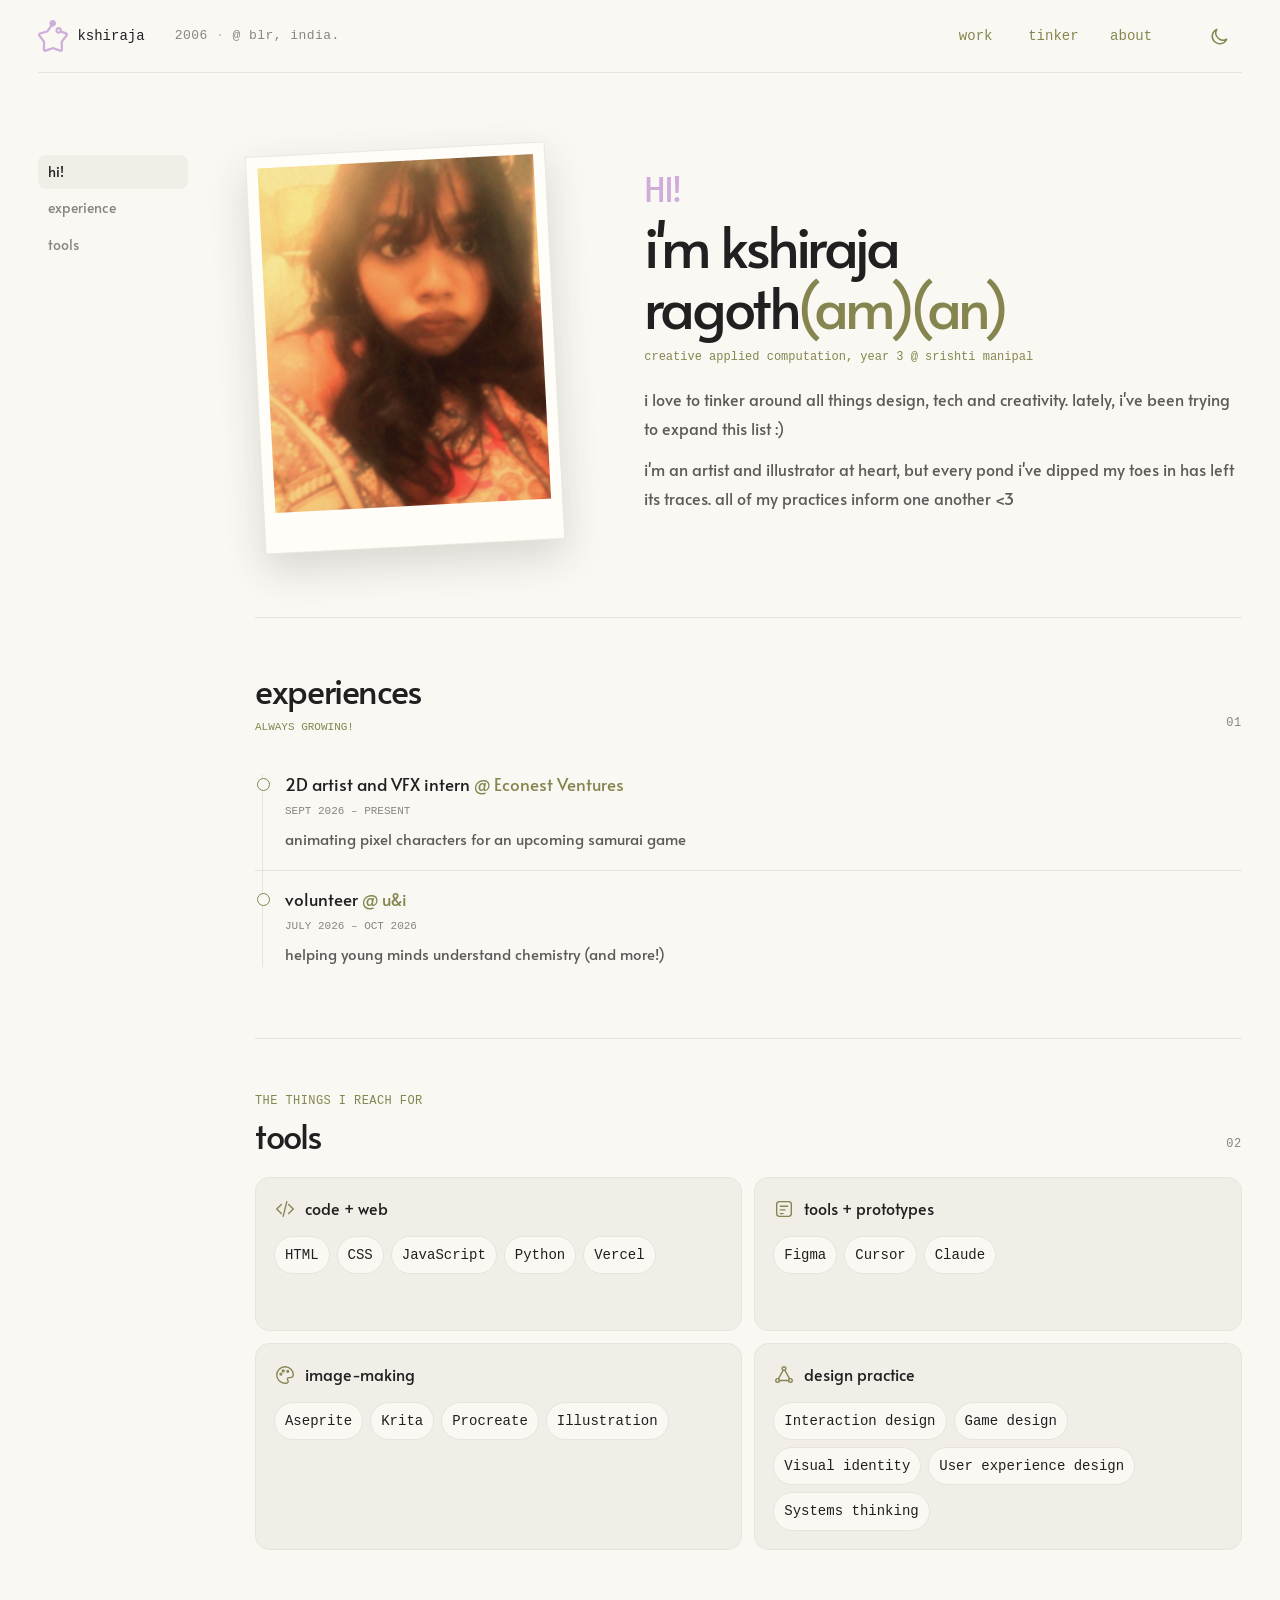
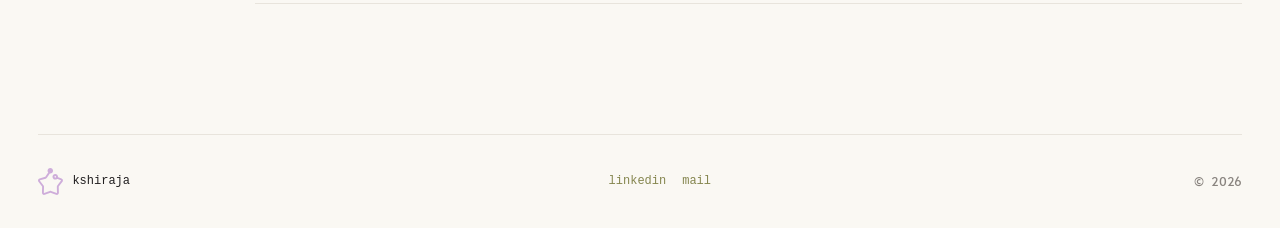
==== commit 900d8ca2: "updates" ====
--- a/about.html
+++ b/about.html
@@ -44,7 +44,7 @@
         <nav class="site-nav" aria-label="Main navigation">
           <a class="nav-link" href="index.html">work</a>
           <a class="nav-link" href="tinker.html">tinker</a>
-          <a class="nav-link is-active" href="about.html" aria-current="page">about</a>
+          <a class="nav-link" href="index.html#about-me">about</a>
           <span class="nav-indicator" aria-hidden="true"></span>
         </nav>
         <button
@@ -65,11 +65,9 @@
 
       <main class="about-page">
         <aside class="about-sidebar">
-          <p class="eyebrow">a little more</p>
           <nav class="about-nav" aria-label="About sections">
             <a class="about-nav-link is-current" href="#hi">hi!</a>
             <a class="about-nav-link" href="#experience">experience</a>
-            <a class="about-nav-link" href="#open-tabs">open tabs</a>
             <a class="about-nav-link" href="#practice">tools</a>
           </nav>
         </aside>
@@ -77,7 +75,7 @@
         <div class="about-content">
           <section class="about-intro about-anchor reveal" id="hi" aria-labelledby="about-title">
             <figure class="about-polaroid">
-              <img src="assets/profile.jpg" alt="Kshiraja, smiling at the camera." />
+              <img src="assets/profile.jpg" alt="kshiraja, smiling at the camera." />
             </figure>
             <div class="about-bio">
               <p class="eyebrow about-hi">hi!</p>
@@ -128,7 +126,7 @@
                 <p class="eyebrow">the things i reach for</p>
                 <h2>tools</h2>
               </div>
-              <span class="section-index">03</span>
+              <span class="section-index">02</span>
             </div>
             <div class="about-skills-grid">
               <article class="about-skill-card">
@@ -162,80 +160,6 @@
             </div>
           </section>
 
-          <section class="about-section about-anchor reveal" id="open-tabs">
-            <div class="about-section-heading">
-              <div><h2>open tabs</h2></div>
-              <span class="section-index">02</span>
-            </div>
-            <div class="about-window">
-              <div class="about-window__chrome" aria-hidden="true">
-                <span></span><span></span><span></span>
-                <p>open-tabs.exe</p>
-              </div>
-              <div class="about-window__tabs" role="tablist" aria-label="About page tabs">
-                <button class="about-window__tab is-selected" id="about-tab-1" type="button" role="tab" aria-selected="true" aria-controls="about-tab-panel" data-about-tab data-panel-art="youtube" data-panel-title="cooking videos" data-panel-description="youtube">youtube</button>
-                <button class="about-window__tab" id="about-tab-2" type="button" role="tab" aria-selected="false" aria-controls="about-tab-panel" data-about-tab data-panel-art="aeon" data-panel-title="an essay" data-panel-description="aeon" tabindex="-1">aeon</button>
-                <button class="about-window__tab" id="about-tab-3" type="button" role="tab" aria-selected="false" aria-controls="about-tab-panel" data-about-tab data-panel-art="insta-thrift" data-panel-title="jewelry + clothes" data-panel-description="a thrift store on instagram" tabindex="-1">insta thrift</button>
-              </div>
-              <div class="about-window__panel" id="about-tab-panel" role="tabpanel" aria-labelledby="about-tab-1" tabindex="0">
-                <div class="about-window__artwork" aria-hidden="true">
-                  <svg class="about-tab-art is-active" data-tab-art="youtube" viewBox="0 0 600 300">
-                    <rect width="600" height="300" rx="18" fill="#edb879" />
-                    <circle cx="505" cy="65" r="52" fill="#f7dcae" />
-                    <path d="M0 226c80-32 145 20 232-8s157-4 221 15 109-1 147-21v88H0Z" fill="#d78b67" />
-                    <rect x="28" y="24" width="544" height="252" rx="14" fill="#f8e9d1" />
-                    <rect x="48" y="43" width="272" height="173" rx="10" fill="#a5a36d" />
-                    <path d="M48 161c57-33 92-30 139-8s78 8 133-25v88H48Z" fill="#71845b" />
-                    <ellipse cx="187" cy="164" rx="73" ry="31" fill="#fff9ee" />
-                    <ellipse cx="187" cy="159" rx="57" ry="21" fill="#e1a15e" />
-                    <circle cx="188" cy="154" r="17" fill="#f7d676" />
-                    <path d="M166 151c12-24 34-28 48-3M217 172c13-23 27-27 42-19" fill="none" stroke="#69804c" stroke-width="8" stroke-linecap="round" />
-                    <rect x="348" y="43" width="204" height="173" rx="10" fill="#f1d7bc" />
-                    <circle cx="450" cy="124" r="39" fill="#d65d52" />
-                    <path d="m435 101 38 23-38 23Z" fill="#fff8e9" />
-                    <text x="49" y="246" fill="#493d36" font-family="Arial, sans-serif" font-size="16" font-weight="700" letter-spacing="3">COOK SOMETHING GOOD</text>
-                    <circle cx="64" cy="61" r="5" fill="#d65d52" />
-                    <text x="78" y="66" fill="#493d36" font-family="Arial, sans-serif" font-size="10" letter-spacing="1">NOW PLAYING</text>
-                  </svg>
-                  <svg class="about-tab-art" data-tab-art="aeon" viewBox="0 0 600 300" hidden>
-                    <rect width="600" height="300" rx="18" fill="#b9bfd2" />
-                    <circle cx="500" cy="72" r="94" fill="#d8d9e3" />
-                    <rect x="44" y="22" width="512" height="256" rx="9" fill="#f5f0e5" />
-                    <text x="76" y="78" fill="#383842" font-family="Georgia, serif" font-size="32" letter-spacing="6">AEON</text>
-                    <path d="M76 96h448" stroke="#c7c1b6" />
-                    <text x="76" y="128" fill="#5a5a62" font-family="Arial, sans-serif" font-size="10" letter-spacing="2">A PLACE FOR IDEAS</text>
-                    <path d="M76 151h186M76 164h169M76 177h194M76 190h159M76 203h183" stroke="#b9b5ad" stroke-width="4" stroke-linecap="round" />
-                    <path d="M354 223c-8-58 6-103 40-130 21 24 31 56 24 97 20-31 43-45 65-42-5 40-26 67-64 78Z" fill="#8d8c6c" />
-                    <circle cx="423" cy="105" r="31" fill="#e6bf78" />
-                    <path d="M330 229h177" stroke="#c7c1b6" stroke-width="2" />
-                    <circle cx="497" cy="65" r="4" fill="#bf887d" />
-                  </svg>
-                  <svg class="about-tab-art" data-tab-art="insta-thrift" viewBox="0 0 600 300" hidden>
-                    <rect width="600" height="300" rx="18" fill="#d9cbd8" />
-                    <rect x="34" y="24" width="532" height="252" rx="12" fill="#f6f0e8" />
-                    <circle cx="66" cy="57" r="16" fill="#d69c91" />
-                    <path d="M59 57h14M66 50v14" stroke="#fff9f0" stroke-width="2" stroke-linecap="round" />
-                    <rect x="95" y="48" width="112" height="7" rx="3.5" fill="#6c625e" />
-                    <rect x="95" y="62" width="68" height="5" rx="2.5" fill="#b7aaa3" />
-                    <rect x="51" y="91" width="151" height="151" rx="8" fill="#e9c6b5" />
-                    <rect x="224" y="91" width="151" height="151" rx="8" fill="#d9ddc9" />
-                    <rect x="397" y="91" width="151" height="151" rx="8" fill="#d9c8d6" />
-                    <path d="m126 135 14-13 12 7 12-7 14 13-9 12-5-4v49h-34v-49l-5 4Z" fill="#f3e8d4" stroke="#8b7165" stroke-width="3" stroke-linejoin="round" />
-                    <path d="m298 132 14-12 14 12 13 6-7 15-8-4v46h-33v-46l-8 4-7-15Z" fill="#819274" stroke="#586b54" stroke-width="3" stroke-linejoin="round" />
-                    <path d="M451 132h47l-4 15h-39Z" fill="#d9a763" stroke="#8d694a" stroke-width="3" stroke-linejoin="round" />
-                    <path d="M463 147v52m22-52v52m-22-35h22m-22 17h22m-31 18h40" fill="none" stroke="#8d694a" stroke-width="3" stroke-linecap="round" />
-                    <path d="M463 132c0-15 22-15 22 0" fill="none" stroke="#8d694a" stroke-width="3" />
-                    <text x="53" y="261" fill="#655756" font-family="Arial, sans-serif" font-size="10" letter-spacing="2">THRIFT STORE FINDS</text>
-                  </svg>
-                </div>
-                <div class="about-window__copy">
-                  <h3 id="about-tab-title">cooking videos</h3>
-                  <p id="about-tab-description">youtube</p>
-                </div>
-              </div>
-            </div>
-          </section>
-
         </div>
       </main>
 
--- a/styles.css
+++ b/styles.css
@@ -18,8 +18,8 @@
   --radius-card: 16px;
   --radius-panel: 22px;
   --radius-pill: 999px;
-  --page-width: 1120px;
-  --page-gutter: clamp(22px, 5vw, 72px);
+  --page-width: 1440px;
+  --page-gutter: clamp(20px, 3vw, 48px);
   --font-display: "Alata", "Trebuchet MS", sans-serif;
   --font-mono: "Cousine", "Courier New", monospace;
   --ease-out: cubic-bezier(0.22, 1, 0.36, 1);
@@ -71,7 +71,7 @@
   background: var(--paper);
   color: var(--ink);
   font-family: var(--font-display);
-  font-size: 16px;
+  font-size: 18px;
   line-height: 1.6;
   -webkit-font-smoothing: antialiased;
   transition:
@@ -291,7 +291,7 @@
 
 .tinker-cursor-pop__description {
   color: #d3cbe3;
-  font-size: 12px;
+  font-size: 15px;
   line-height: 1.45;
 }
 
@@ -691,7 +691,7 @@
   gap: 9px;
   color: var(--ink);
   font-family: var(--font-mono);
-  font-size: 13px;
+  font-size: 14px;
   text-decoration: none;
 }
 
@@ -727,7 +727,7 @@
   margin: 0;
   color: var(--muted);
   font-family: var(--font-mono);
-  font-size: 10px;
+  font-size: 13px;
   letter-spacing: 0.035em;
 }
 
@@ -766,12 +766,12 @@
 }
 
 .nav-link {
-  min-width: 69px;
-  padding: 8px 13px;
+  min-width: 73px;
+  padding: 9px 14px;
   border-radius: var(--radius-pill);
   color: var(--olive);
   font-family: var(--font-mono);
-  font-size: 11px;
+  font-size: 14px;
   text-align: center;
   text-decoration: none;
   transition:
@@ -794,8 +794,8 @@
 
 .theme-toggle {
   display: grid;
-  width: 39px;
-  height: 39px;
+  width: 44px;
+  height: 44px;
   padding: 0;
   place-items: center;
   border: 1px solid transparent;
@@ -816,8 +816,8 @@
 }
 
 .icon {
-  width: 19px;
-  height: 19px;
+  width: 21px;
+  height: 21px;
   fill: none;
   stroke: currentColor;
   stroke-linecap: round;
@@ -846,6 +846,33 @@
     border-color var(--duration-medium) var(--ease-smooth),
     color var(--duration-medium) ease,
     transform var(--duration-medium) var(--ease-out);
+}
+
+.theme-toggle.is-theme-hint {
+  animation: theme-toggle-hint 1.6s ease-in-out both;
+}
+
+@keyframes theme-toggle-hint {
+  0%,
+  50%,
+  100% {
+    border-color: transparent;
+    background: transparent;
+    box-shadow: none;
+    filter: none;
+    transform: scale(1);
+  }
+
+  25%,
+  75% {
+    border-color: rgb(133 134 79 / 80%);
+    background: rgb(133 134 79 / 20%);
+    box-shadow:
+      0 0 0 6px rgb(133 134 79 / 26%),
+      0 0 24px rgb(133 134 79 / 72%);
+    filter: drop-shadow(0 0 8px rgb(133 134 79 / 58%));
+    transform: scale(1.08);
+  }
 }
 
 h1,
@@ -874,12 +901,12 @@
 .eyebrow {
   margin-bottom: 10px;
   color: var(--olive);
-  font-size: 10px;
+  font-size: 12px;
   text-transform: uppercase;
 }
 
 .home-hero {
-  max-width: 750px;
+  max-width: 980px;
   padding-block: clamp(28px, 4vw, 44px) 25px;
 }
 
@@ -900,11 +927,311 @@
 .hero-description {
   margin-bottom: 0;
   color: var(--ink-soft);
-  font-size: 17px;
+  font-size: 18px;
 }
 
 .home-main {
   padding-top: clamp(16px, 2.4vw, 26px);
+}
+
+.home-about {
+  margin-bottom: clamp(56px, 8vw, 94px);
+  overflow: hidden;
+  border: 1px solid var(--line);
+  border-radius: var(--radius-panel);
+  background: var(--surface);
+}
+
+.home-about__summary {
+  display: flex;
+  min-height: 76px;
+  align-items: center;
+  justify-content: space-between;
+  gap: 20px;
+  padding: 18px clamp(18px, 3vw, 30px);
+  cursor: pointer;
+  list-style: none;
+}
+
+.home-about__summary::-webkit-details-marker {
+  display: none;
+}
+
+.home-about__summary:focus-visible {
+  outline: 2px solid var(--lilac);
+  outline-offset: -4px;
+}
+
+.home-about__title {
+  color: var(--ink);
+  font-family: var(--font-display);
+  font-size: clamp(27px, 4vw, 38px);
+  letter-spacing: -0.045em;
+  line-height: 1.15;
+}
+
+.home-about__summary-copy {
+  display: grid;
+  gap: 5px;
+}
+
+.home-about__kicker {
+  color: var(--olive);
+  font-family: var(--font-mono);
+  font-size: 12px;
+  letter-spacing: 0.04em;
+  text-transform: uppercase;
+}
+
+.home-about__toggle {
+  flex: 0 0 auto;
+  color: var(--olive);
+  font-family: var(--font-mono);
+  font-size: 13px;
+  text-transform: uppercase;
+}
+
+.home-about__toggle::after {
+  content: "open ↓";
+}
+
+.home-about[open] .home-about__toggle::after {
+  content: "close ↑";
+}
+
+.home-about[open] > .home-about__summary {
+  border-bottom: 1px solid var(--line);
+}
+
+.home-about__content {
+  padding: clamp(22px, 4vw, 42px);
+}
+
+.home-about__intro {
+  display: grid;
+  grid-template-columns: minmax(160px, 210px) minmax(0, 1fr);
+  align-items: center;
+  gap: clamp(20px, 4vw, 44px);
+  max-width: 1060px;
+  margin: 0 auto;
+  padding-bottom: clamp(28px, 5vw, 48px);
+  border-bottom: 1px solid var(--line);
+}
+
+.home-about__polaroid {
+  width: min(100%, 180px);
+  margin: 0;
+}
+
+.home-about__polaroid figcaption {
+  position: absolute;
+  right: 8px;
+  bottom: 11px;
+  left: 8px;
+  color: #77716a;
+  font-family: var(--font-display);
+  font-size: 13px;
+  text-align: center;
+}
+
+.home-about__intro .eyebrow {
+  margin-bottom: 8px;
+}
+
+.home-about__intro p:not(.eyebrow) {
+  max-width: 680px;
+  margin: 0 0 10px;
+  color: var(--ink-soft);
+  font-size: 18px;
+  line-height: 1.75;
+}
+
+.home-about__intro p:last-child {
+  margin-bottom: 0;
+}
+
+.home-about__meta {
+  color: var(--olive) !important;
+  font-family: var(--font-mono);
+  font-size: 13px !important;
+}
+
+.home-about__practice {
+  max-width: 1180px;
+  margin: 0 auto;
+  padding-top: clamp(30px, 5vw, 48px);
+}
+
+.home-about__section-heading {
+  margin-bottom: 22px;
+}
+
+.home-about__section-heading .eyebrow {
+  margin-bottom: 6px;
+}
+
+.home-about__section-heading h2 {
+  margin-bottom: 7px;
+  font-size: clamp(26px, 4vw, 38px);
+  letter-spacing: -0.045em;
+  line-height: 1.15;
+}
+
+.home-about__section-heading > p:last-child {
+  max-width: 620px;
+  margin-bottom: 0;
+  color: var(--ink-soft);
+  font-size: 17px;
+  line-height: 1.65;
+}
+
+.home-about__decision-grid {
+  display: grid;
+  grid-template-columns: repeat(2, minmax(0, 1fr));
+  gap: 16px;
+}
+
+.home-about__decision {
+  min-width: 0;
+  height: 400px;
+  padding: clamp(16px, 2.5vw, 24px);
+  border: 1px solid var(--line);
+  border-radius: 14px;
+  background: var(--surface-soft);
+}
+
+.home-about__decision-heading {
+  display: flex;
+  align-items: center;
+  gap: 12px;
+  margin-bottom: 10px;
+}
+
+.home-about__decision-number {
+  display: grid;
+  width: 38px;
+  height: 38px;
+  flex: 0 0 auto;
+  place-items: center;
+  border: 1px solid var(--line);
+  border-radius: 50%;
+  background: var(--surface);
+  color: var(--olive);
+  font-family: var(--font-mono);
+  font-size: 12px;
+}
+
+.home-about__decision h3 {
+  margin: 0;
+  color: var(--ink);
+  font-size: clamp(20px, 2vw, 24px);
+  font-weight: 400;
+  letter-spacing: -0.025em;
+}
+
+.home-about__decision > p {
+  min-height: 0;
+  margin: 0 0 12px;
+  color: var(--ink-soft);
+  font-size: 17px;
+  line-height: 1.65;
+}
+
+.home-about__projects {
+  display: grid;
+  grid-template-columns: repeat(2, minmax(0, 1fr));
+  grid-auto-rows: 100px;
+  gap: 8px;
+  margin: 0;
+  padding: 0;
+  list-style: none;
+}
+
+.home-about__projects a {
+  display: grid;
+  gap: 3px;
+  height: 100%;
+  padding: 10px 12px;
+  border-radius: 8px;
+  background: var(--surface);
+  color: var(--ink);
+  font-size: 16px;
+  line-height: 1.5;
+  text-decoration: none;
+  transition: background-color var(--duration-fast) ease, transform var(--duration-fast) ease;
+}
+
+.home-about__projects a:hover,
+.home-about__projects a:focus-visible {
+  background: var(--surface-soft);
+  transform: translateX(2px);
+}
+
+.home-about__project-name {
+  color: var(--ink);
+  font-family: var(--font-display);
+  font-size: 17px;
+}
+
+.home-about__projects a > span:last-child {
+  color: var(--muted);
+  font-size: 16px;
+  line-height: 1.5;
+}
+
+.home-about__more-grid {
+  display: grid;
+  grid-template-columns: minmax(0, 0.85fr) minmax(0, 1.15fr);
+  gap: clamp(22px, 4vw, 44px);
+  max-width: 1180px;
+  margin: clamp(32px, 5vw, 50px) auto 0;
+  padding-top: clamp(28px, 4vw, 40px);
+  border-top: 1px solid var(--line);
+}
+
+.home-about__extra {
+  min-width: 0;
+  margin: 0;
+  padding: 0;
+  border: 0;
+}
+
+.home-about__extra .about-section-heading {
+  align-items: flex-start;
+  margin-bottom: 16px;
+}
+
+.home-about__extra .about-section-heading h2 {
+  font-size: clamp(22px, 2.8vw, 28px);
+}
+
+.home-about__extra .about-section-heading .eyebrow {
+  margin-bottom: 5px;
+}
+
+.home-about__extra .about-skills-grid {
+  grid-template-columns: 1fr;
+  gap: 8px;
+}
+
+.home-about__extra .about-skill-card {
+  min-height: 0;
+  padding: 13px;
+  border-radius: 11px;
+  background: var(--surface-soft);
+}
+
+.home-about__extra .about-skill-heading {
+  margin-bottom: 9px;
+}
+
+.home-about__extra .about-skill-heading h3 {
+  font-size: 16px;
+}
+
+.home-about__extra .about-skill-tags span {
+  padding: 5px 8px;
+  font-size: 14px;
 }
 
 .section {
@@ -936,7 +1263,7 @@
   max-width: 275px;
   margin-bottom: 4px;
   color: var(--muted);
-  font-size: 12px;
+  font-size: 16px;
   text-align: right;
 }
 
@@ -1105,7 +1432,7 @@
   padding: 2px 8px;
   border-radius: var(--radius-pill);
   font-family: var(--font-mono);
-  font-size: 8px;
+  font-size: 12px;
   line-height: 1.25;
 }
 
@@ -1126,7 +1453,7 @@
   min-height: 2.8em;
   margin: 7px 0 0;
   color: var(--ink-soft);
-  font-size: 14px;
+  font-size: 17px;
   line-height: 1.45;
 }
 
@@ -1153,7 +1480,7 @@
 .project-card__facts dt {
   color: var(--muted);
   font-family: var(--font-mono);
-  font-size: 8px;
+  font-size: 12px;
   letter-spacing: .06em;
   text-transform: uppercase;
 }
@@ -1161,7 +1488,7 @@
 .project-card__facts dd {
   margin: 4px 0 0;
   color: var(--ink-soft);
-  font-size: 10px;
+  font-size: 16px;
   line-height: 1.4;
 }
 
@@ -1186,7 +1513,7 @@
 .latest-log__header h2 {
   margin: 0;
   font-family: var(--font-mono);
-  font-size: 12px;
+  font-size: 14px;
   font-weight: 400;
   letter-spacing: .05em;
   text-transform: uppercase;
@@ -1194,19 +1521,19 @@
 
 .latest-log__header time {
   color: #aaa7a1;
-  font-size: 11px;
+  font-size: 13px;
 }
 
 .latest-log__title {
   margin: 1px 0 0;
   color: #fff;
+  font-size: 18px;
+}
+
+.latest-log__entry {
+  margin: 0;
+  color: #c5c2bc;
   font-size: 17px;
-}
-
-.latest-log__entry {
-  margin: 0;
-  color: #c5c2bc;
-  font-size: 14px;
   line-height: 1.5;
 }
 
@@ -1217,7 +1544,7 @@
   margin-left: auto;
   color: #d5c7ff;
   font-family: var(--font-mono);
-  font-size: 12px;
+  font-size: 14px;
   text-decoration: underline;
   text-decoration-color: rgb(213 199 255 / 55%);
   text-underline-offset: 4px;
@@ -1258,7 +1585,7 @@
 .case-maintenance-notice p {
   margin: 0;
   color: #f5f3ed;
-  font-size: 14px;
+  font-size: 17px;
   line-height: 1.5;
 }
 
@@ -1274,7 +1601,7 @@
   margin-bottom: 20px;
   color: var(--olive);
   font-family: var(--font-mono);
-  font-size: 10px;
+  font-size: 12px;
   text-decoration: none;
   text-transform: uppercase;
 }
@@ -1289,7 +1616,7 @@
 .logs-subtitle {
   margin: 0;
   color: var(--ink-soft);
-  font-size: 15px;
+  font-size: 17px;
 }
 
 .logs-timeline {
@@ -1334,7 +1661,7 @@
 .logs-timeline time {
   color: var(--muted);
   font-family: var(--font-mono);
-  font-size: 10px;
+  font-size: 12px;
   letter-spacing: .04em;
   text-transform: uppercase;
 }
@@ -1342,7 +1669,7 @@
 .logs-timeline p {
   margin: -2px 0 0;
   color: var(--ink-soft);
-  font-size: 16px;
+  font-size: 17px;
   line-height: 1.55;
 }
 
@@ -1354,11 +1681,11 @@
   gap: 18px;
   border-top: 1px solid var(--line);
   color: var(--muted);
-  font-size: 10px;
+  font-size: 12px;
 }
 
 .footer-mark {
-  font-size: 11px;
+  font-size: 12px;
 }
 
 .footer-mark .star-mark {
@@ -1380,7 +1707,7 @@
   align-items: center;
   gap: 16px;
   font-family: var(--font-mono);
-  font-size: 10px;
+  font-size: 12px;
 }
 
 .footer-links a {
@@ -1398,7 +1725,7 @@
 .about-aside-link {
   color: var(--olive);
   font-family: var(--font-mono);
-  font-size: 10px;
+  font-size: 12px;
   text-decoration: none;
 }
 
@@ -1452,7 +1779,7 @@
   max-width: 520px;
   margin-bottom: 11px;
   color: var(--ink-soft);
-  font-size: 15px;
+  font-size: 17px;
 }
 
 .pinboard {
@@ -1560,7 +1887,7 @@
   padding: 9px 4px 3px;
   background: transparent;
   color: #fff;
-  font-size: 15px;
+  font-size: 16px;
   line-height: 1.45;
   text-align: left;
   text-shadow: 0 1px 5px rgb(0 0 0 / 32%);
@@ -1602,7 +1929,7 @@
 
 .tinker-card.tile-short .tinker-description {
   padding: 7px 4px 2px;
-  font-size: 13px;
+  font-size: 15px;
   line-height: 1.35;
 }
 
@@ -1735,7 +2062,7 @@
   place-content: center;
   background: var(--tile-overlay);
   color: var(--tile-ink, #39343a);
-  font-size: 14px;
+  font-size: 16px;
   line-height: 1.6;
   opacity: 0;
   transform: translateY(7px);
@@ -1851,7 +2178,7 @@
   padding: 6px 10px;
   border-radius: 8px;
   color: var(--muted);
-  font-size: 12px;
+  font-size: 14px;
   text-decoration: none;
   transition:
     color var(--duration-fast) ease,
@@ -1946,14 +2273,14 @@
   margin: 0 0 18px;
   color: var(--olive);
   font-family: var(--font-mono);
-  font-size: 10px;
+  font-size: 12px;
   line-height: 1.7;
 }
 
 .bio-copy {
   margin: 0 0 12px;
   color: var(--ink-soft);
-  font-size: 13px;
+  font-size: 16px;
   line-height: 1.8;
 }
 
@@ -1980,7 +2307,7 @@
 .about-section-heading > .section-index {
   padding-bottom: 3px;
   color: var(--muted);
-  font-size: 10px;
+  font-size: 12px;
 }
 
 .community-note {
@@ -1993,7 +2320,7 @@
   border-radius: 16px;
   background: #f0e5f1;
   color: #554a57;
-  font-size: 13px;
+  font-size: 15px;
 }
 
 :root[data-theme="dark"] .community-note {
@@ -2017,13 +2344,13 @@
   gap: 5px 11px;
   margin: 7px 0 0;
   color: var(--muted);
-  font-size: 11px;
+  font-size: 13px;
 }
 
 .about-section-tagline span {
   color: var(--olive);
   font-family: var(--font-mono);
-  font-size: 9px;
+  font-size: 11px;
   text-transform: uppercase;
 }
 
@@ -2069,7 +2396,7 @@
 
 .experience-entry h3 {
   margin: 0 0 5px;
-  font-size: 15px;
+  font-size: 17px;
   font-weight: 400;
   line-height: 1.5;
 }
@@ -2082,142 +2409,15 @@
   margin: 0 0 7px;
   color: var(--muted);
   font-family: var(--font-mono);
-  font-size: 9px;
+  font-size: 11px;
   text-transform: uppercase;
 }
 
 .experience-description {
   margin: 0;
   color: var(--ink-soft);
-  font-size: 12px;
+  font-size: 15px;
   line-height: 1.65;
-}
-
-.about-window {
-  overflow: hidden;
-  border: 1px solid var(--line);
-  border-radius: 15px;
-  background: var(--surface);
-  box-shadow: 0 15px 40px rgb(46 40 56 / 8%);
-}
-
-.about-window__chrome {
-  display: flex;
-  align-items: center;
-  gap: 6px;
-  min-height: 39px;
-  padding: 0 13px;
-  border-bottom: 1px solid var(--line);
-  background: var(--surface-soft);
-}
-
-.about-window__chrome > span {
-  width: 8px;
-  height: 8px;
-  border-radius: 50%;
-  background: #d79186;
-}
-
-.about-window__chrome > span:nth-child(2) {
-  background: #d5bd79;
-}
-
-.about-window__chrome > span:nth-child(3) {
-  background: #91b28a;
-}
-
-.about-window__chrome p {
-  margin: 0 auto;
-  padding-right: 38px;
-  color: var(--muted);
-  font-family: var(--font-mono);
-  font-size: 9px;
-}
-
-.about-window__tabs {
-  display: flex;
-  gap: 4px;
-  padding: 10px 12px 0;
-  overflow-x: auto;
-  border-bottom: 1px solid var(--line);
-}
-
-.about-window__tab {
-  flex: 0 0 auto;
-  padding: 9px 14px;
-  border: 1px solid transparent;
-  border-bottom: 0;
-  border-radius: 9px 9px 0 0;
-  background: transparent;
-  color: var(--muted);
-  font-family: var(--font-mono);
-  font-size: 10px;
-  cursor: pointer;
-}
-
-.about-window__tab:hover,
-.about-window__tab:focus-visible {
-  color: var(--ink);
-}
-
-.about-window__tab.is-selected {
-  border-color: var(--line);
-  background: var(--surface-soft);
-  color: var(--ink);
-}
-
-.about-window__panel {
-  display: grid;
-  grid-template-columns: minmax(0, 1.25fr) minmax(145px, 0.75fr);
-  align-items: center;
-  gap: clamp(18px, 3vw, 36px);
-  min-height: 235px;
-  padding: clamp(16px, 3vw, 28px);
-  background: var(--surface-soft);
-}
-
-.about-window__artwork {
-  min-width: 0;
-  overflow: hidden;
-  border: 1px solid rgb(79 70 61 / 9%);
-  border-radius: 12px;
-  box-shadow: 0 10px 24px rgb(52 43 34 / 10%);
-  transform: rotate(-1deg);
-}
-
-.about-tab-art {
-  display: block;
-  width: 100%;
-  height: auto;
-}
-
-.about-tab-art[hidden] {
-  display: none;
-}
-
-.about-window__copy {
-  display: grid;
-  justify-items: start;
-  gap: 9px;
-  padding-right: 8px;
-}
-
-.about-window__panel > span {
-  color: var(--lilac);
-  font-size: 25px;
-}
-
-.about-window__panel p {
-  margin: 0;
-  color: var(--muted);
-  font-size: 13px;
-}
-
-.about-window__panel h3 {
-  margin: 0;
-  color: var(--ink);
-  font-size: clamp(20px, 2.8vw, 28px);
-  font-weight: 400;
 }
 
 .about-skills-grid {
@@ -2254,7 +2454,7 @@
 
 .about-skill-heading h3 {
   margin: 0;
-  font-size: 14px;
+  font-size: 16px;
   font-weight: 400;
 }
 
@@ -2271,13 +2471,13 @@
   background: var(--paper);
   color: var(--ink);
   font-family: var(--font-mono);
-  font-size: 12px;
+  font-size: 14px;
 }
 
 .contact-note {
   color: var(--muted);
   font-family: var(--font-mono);
-  font-size: 11px;
+  font-size: 13px;
 }
 
 .case-study {
@@ -2295,7 +2495,7 @@
   margin-bottom: 20px;
   color: var(--olive);
   font-family: var(--font-mono);
-  font-size: 10px;
+  font-size: 12px;
   text-decoration: none;
 }
 
@@ -2397,14 +2597,14 @@
 .case-meta-grid dt {
   color: var(--blue);
   font-family: var(--font-mono);
-  font-size: 9px;
+  font-size: 11px;
   text-transform: uppercase;
 }
 
 .case-meta-grid dd {
   margin: 0;
   color: var(--ink-soft);
-  font-size: 14px;
+  font-size: 16px;
   line-height: 1.65;
 }
 
@@ -2435,7 +2635,7 @@
   margin: 0;
   padding-left: 18px;
   color: var(--ink-soft);
-  font-size: 15px;
+  font-size: 17px;
   line-height: 1.75;
 }
 
@@ -2452,7 +2652,7 @@
   border-radius: 0;
   background: var(--surface);
   list-style: none;
-  font-size: 15px;
+  font-size: 17px;
 }
 
 .case-outcomes li::before {
@@ -2504,7 +2704,7 @@
   display: grid;
   gap: 12px;
   color: var(--ink-soft);
-  font-size: 16px;
+  font-size: 17px;
   line-height: 1.8;
 }
 
@@ -2598,12 +2798,12 @@
   display: flex;
   flex-direction: column;
   gap: 14px;
-  font-size: 12px;
+  font-size: 14px;
 }
 
 .case-section--steps .case-inline-list strong::before {
   color: var(--olive);
-  font-size: 10px;
+  font-size: 11px;
   counter-increment: case-step;
   content: "0" counter(case-step);
 }
@@ -2656,7 +2856,7 @@
   margin-bottom: 10px;
   color: var(--olive);
   font-family: var(--font-mono);
-  font-size: 10px;
+  font-size: 11px;
   text-transform: uppercase;
 }
 
@@ -2705,7 +2905,7 @@
 .case-credits {
   padding-block: 24px;
   color: var(--muted);
-  font-size: 13px;
+  font-size: 15px;
 }
 
 .case-credits strong { color: var(--ink); font-weight: 400; }
@@ -2719,7 +2919,7 @@
   border-radius: 0;
   color: var(--olive);
   font-family: var(--font-mono);
-  font-size: 12px;
+  font-size: 13px;
   text-decoration: none;
 }
 
@@ -3051,7 +3251,7 @@
   .nav-link {
     min-width: 66px;
     padding-inline: 11px;
-    font-size: 10px;
+    font-size: 12px;
   }
 
   .home-hero {
@@ -3064,7 +3264,7 @@
   }
 
   .hero-description {
-    font-size: 15px;
+    font-size: 16px;
   }
 
   .home-hero .page-switcher {
@@ -3182,13 +3382,13 @@
     top: 7px;
     right: 8px;
     left: 8px;
-    font-size: 12px;
+    font-size: 14px;
   }
 
   .tinker-card.has-media .tinker-description {
     inset: auto 6px 6px;
     padding: 7px 3px 2px;
-    font-size: clamp(11px, 3vw, 13px);
+    font-size: clamp(13px, 3vw, 15px);
     line-height: 1.3;
   }
 
@@ -3206,7 +3406,7 @@
 
   .tile-description {
     padding: 16px;
-    font-size: 12px;
+    font-size: 15px;
   }
 
   .about-page {
@@ -3244,7 +3444,7 @@
   .about-nav-link {
     padding: 6px 9px;
     font-family: var(--font-mono);
-    font-size: 9px;
+    font-size: 11px;
   }
 
   .about-intro {
@@ -3253,7 +3453,7 @@
     padding-bottom: 36px;
   }
 
-  .about-polaroid {
+  .about-polaroid:not(.home-about__polaroid) {
     width: min(80%, 300px);
     margin-inline: auto;
   }
@@ -3268,18 +3468,6 @@
 
   .about-section {
     padding-block: 34px;
-  }
-
-  .about-window__panel {
-    grid-template-columns: 1fr;
-    gap: 16px;
-    min-height: 0;
-  }
-
-  .about-window__copy {
-    justify-items: center;
-    padding: 0 0 5px;
-    text-align: center;
   }
 
   .about-skills-grid {
@@ -3328,7 +3516,7 @@
 
   .about-nav-link {
     padding-inline: 7px;
-    font-size: 8px;
+    font-size: 10px;
   }
 }
 
@@ -3444,7 +3632,7 @@
   max-width: 430px;
   margin: 0;
   color: var(--ink-soft);
-  font-size: 15px;
+  font-size: 17px;
   line-height: 1.7;
 }
 
@@ -3452,7 +3640,7 @@
   margin-top: 9px;
   color: var(--muted);
   font-family: var(--font-mono);
-  font-size: 10px;
+  font-size: 12px;
 }
 
 .make-it-up-problem-flow {
@@ -3469,7 +3657,7 @@
   margin: 0;
   color: var(--muted);
   font-family: var(--font-mono);
-  font-size: 10px;
+  font-size: 12px;
   font-weight: 400;
   letter-spacing: 0.04em;
   text-transform: uppercase;
@@ -3488,7 +3676,7 @@
 .make-it-up-problem-flow li > span {
   color: var(--olive);
   font-family: var(--font-mono);
-  font-size: 10px;
+  font-size: 12px;
 }
 
 .make-it-up-problem-flow strong {
@@ -3499,7 +3687,7 @@
 
 .make-it-up-problem-flow small {
   color: var(--muted);
-  font-size: 12px;
+  font-size: 14px;
   line-height: 1.5;
 }
 
@@ -3531,7 +3719,7 @@
 .make-it-up-section-intro {
   margin: 0;
   color: var(--muted);
-  font-size: 14px;
+  font-size: 16px;
 }
 
 .make-it-up-deck {
@@ -3601,14 +3789,14 @@
   margin: 13px 0 3px;
   color: var(--ink);
   font-family: var(--font-mono);
-  font-size: 11px;
+  font-size: 13px;
   text-transform: uppercase;
 }
 
 .playing-card-description {
   margin: 0;
   color: var(--muted);
-  font-size: 12px;
+  font-size: 15px;
   line-height: 1.5;
 }
 
@@ -3643,7 +3831,7 @@
 .make-it-up-how-to-play p {
   margin: 8px 0 0;
   color: var(--ink-soft);
-  font-size: 13px;
+  font-size: 16px;
   line-height: 1.7;
 }
 
@@ -3669,7 +3857,7 @@
   gap: 15px;
   padding-top: 14px;
   color: var(--ink);
-  font-size: 15px;
+  font-size: 16px;
   line-height: 1.5;
   list-style: none;
 }
@@ -3727,7 +3915,7 @@
 .make-it-up-takeaway-grid p {
   margin: 0;
   color: var(--ink-soft);
-  font-size: 13px;
+  font-size: 16px;
   line-height: 1.7;
 }
 
@@ -3938,7 +4126,7 @@
 .case-study--editorial .case-meta dd,
 .case-study--editorial .case-meta-grid dd {
   color: var(--ink-soft);
-  font-size: 14px;
+  font-size: 16px;
   line-height: 1.65;
 }
 
@@ -4022,7 +4210,7 @@
   max-width: 780px;
   margin: 12px 0 0;
   color: var(--ink-soft);
-  font-size: 16px;
+  font-size: 17px;
   line-height: 1.75;
 }
 
@@ -4031,7 +4219,7 @@
 .case-study--editorial .reflection,
 .case-study--editorial .takeaway {
   color: var(--ink-soft);
-  font-size: 16px;
+  font-size: 17px;
   line-height: 1.8;
 }
 
@@ -4112,7 +4300,7 @@
   border-radius: 0;
   background: var(--surface-soft);
   color: var(--ink-soft);
-  font-size: 14px;
+  font-size: 16px;
   line-height: 1.7;
 }
 
@@ -4160,7 +4348,7 @@
 .case-study--editorial .iteration p,
 .case-study--editorial .walkthrough-item p {
   color: var(--ink-soft);
-  font-size: 14px;
+  font-size: 16px;
   line-height: 1.7;
 }
 
@@ -4185,7 +4373,7 @@
   border: 0;
   background: transparent;
   color: var(--ink-soft);
-  font-size: 16px;
+  font-size: 17px;
   line-height: 1.8;
 }
 
@@ -4270,3 +4458,72 @@
     grid-template-columns: 1fr;
   }
 }
+
+@media (max-width: 900px) {
+  .home-about__decision-grid {
+    grid-template-columns: repeat(2, minmax(0, 1fr));
+  }
+
+  .home-about__decision {
+    height: 440px;
+  }
+
+  .home-about__projects {
+    grid-auto-rows: 120px;
+  }
+}
+
+@media (max-width: 680px) {
+  .home-about__decision-grid {
+    grid-template-columns: 1fr;
+  }
+}
+
+@media (max-width: 540px) {
+  .home-about__summary {
+    min-height: 66px;
+  }
+
+  .home-about__content {
+    padding: 20px;
+  }
+
+  .home-about__intro {
+    grid-template-columns: minmax(110px, 130px) minmax(0, 1fr);
+    align-items: start;
+    gap: 16px;
+  }
+
+  .home-about__polaroid {
+    width: min(100%, 130px);
+    padding: 7px 7px 32px;
+  }
+
+  .home-about__polaroid figcaption {
+    bottom: 8px;
+    font-size: 11px;
+  }
+
+  .home-about__intro p:not(.eyebrow) {
+    font-size: 16px;
+  }
+
+  .home-about__decision-grid {
+    gap: 12px;
+  }
+
+  .home-about__decision {
+    height: auto;
+    border: 1px solid var(--line);
+    border-radius: 14px;
+  }
+
+  .home-about__projects {
+    grid-template-columns: 1fr;
+    grid-auto-rows: 120px;
+  }
+
+  .home-about__more-grid {
+    grid-template-columns: 1fr;
+  }
+}
